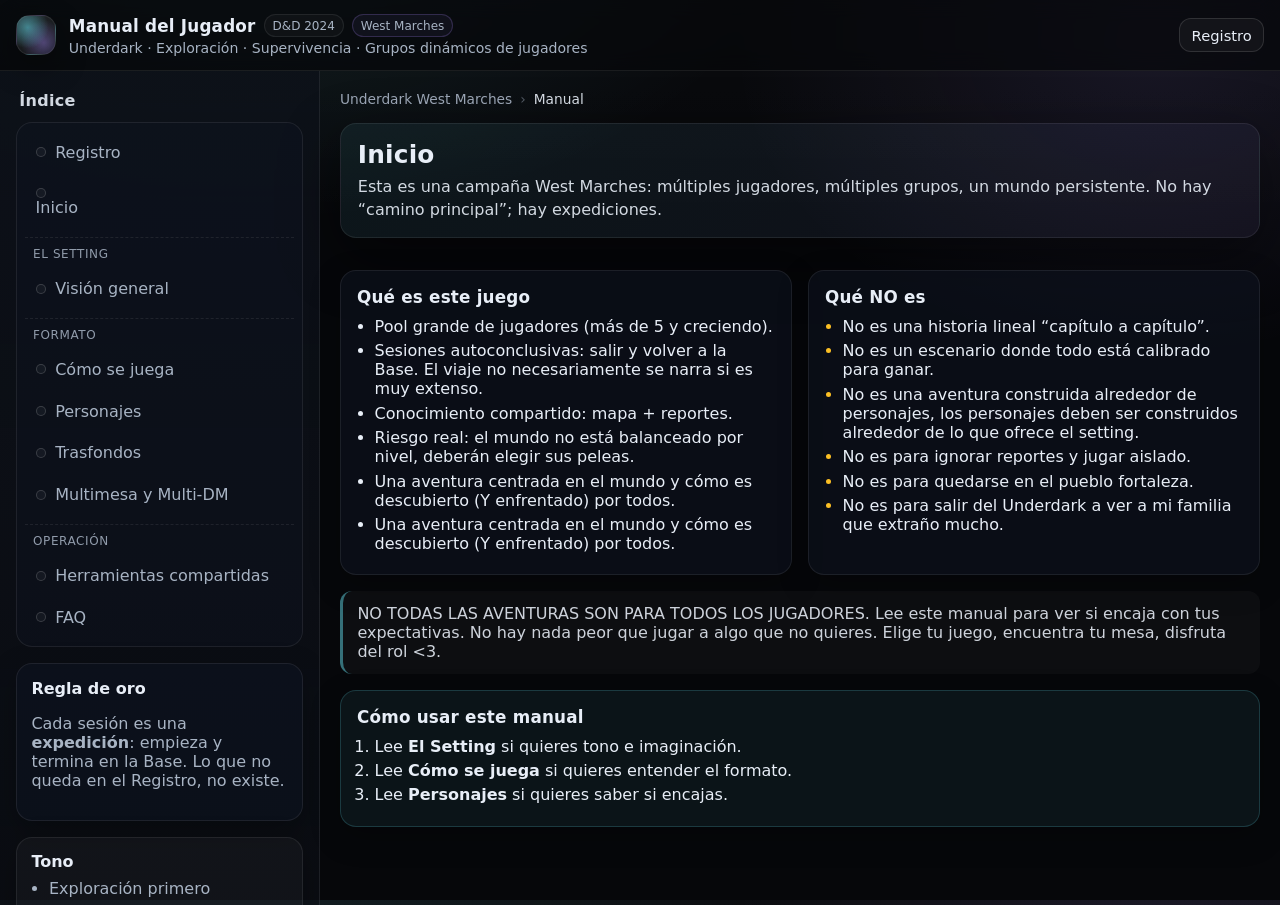
==== index.html @ 629e4317 "Trasfondos adaptados a setting underdark." ====
<!doctype html>
<html lang="es">
<head>
  <meta charset="utf-8" />
  <meta name="viewport" content="width=device-width,initial-scale=1" />
  <title>Manual del Jugador — Underdark West Marches (D&D REGLAS 2024)</title>
  <link rel="stylesheet" href="./styles.css" />
</head>
<body>

<!-- Toggle sidebar móvil (CSS-only) --> 

  <!-- Toggle sidebar móvil (CSS-only) -->
  <input class="ui-toggle" type="checkbox" id="toggleNav" />
  

  <!-- “Router” CSS-only: cada radio muestra una página -->
  <input class="route" type="radio" name="route" id="r-inicio" checked>
<input class="route" type="radio" name="route" id="r-setting">
<input class="route" type="radio" name="route" id="r-como">
<input class="route" type="radio" name="route" id="r-personajes">
<input class="route" type="radio" name="route" id="r-trasfondos">
<input class="route" type="radio" name="route" id="r-multimesa">
<input class="route" type="radio" name="route" id="r-herramientas">
<input class="route" type="radio" name="route" id="r-faq">
<input class="route" type="radio" name="route" id="r-registro">



  <header class="topbar">
    <div class="brand">
      <span class="sigil" aria-hidden="true"></span>
      <div class="brandText">
        <div class="titleRow">
          <h1>Manual del Jugador</h1>
          <span class="tag">D&D 2024</span>
          <span class="tag tag2">West Marches</span>
        </div>
        <p class="subtitle">Underdark · Exploración · Supervivencia · Grupos dinámicos de jugadores</p>
      </div>
    </div>

    <div class="topActions">
      <label class="btn ghost mobileOnly" for="toggleNav" aria-label="Abrir menú">☰ Menú</label>
      <label class="btn" for="r-registro">Registro</label>
    </div>
  </header>


  <div class="shell">
    <aside class="sidebar">
      <div class="sidebarInner">
        <div class="navHead">
          <div class="navTitle">Índice</div>
          <label class="btn ghost mobileOnly" for="toggleNav">Cerrar</label>
        </div>

        <nav class="nav">
        
  <label class="navLink" for="r-registro">
    <span class="dot"></span> Registro
  </label>    
          <label class="navLink" for="r-inicio">
            <span class="dot"></span> Inicio
          </label>

          <div class="navGroup">
            <div class="navGroupTitle">El Setting</div>
            <label class="navLink" for="r-setting">
              <span class="dot"></span> Visión general
            </label>
          </div>

          <div class="navGroup">
            <div class="navGroupTitle">Formato</div>
            <label class="navLink" for="r-como">
              <span class="dot"></span> Cómo se juega
            </label>
            <label class="navLink" for="r-personajes">
              <span class="dot"></span> Personajes
            </label>
            <label class="navLink" for="r-trasfondos">
  <span class="dot"></span> Trasfondos
</label>
            <label class="navLink" for="r-multimesa">
              <span class="dot"></span> Multimesa y Multi-DM
            </label>
          </div>

          <div class="navGroup">
            <div class="navGroupTitle">Operación</div>
            <label class="navLink" for="r-herramientas">
              <span class="dot"></span> Herramientas compartidas
            </label>
            <label class="navLink" for="r-faq">
              <span class="dot"></span> FAQ
            </label>
          </div>
        </nav>

        <div class="sidebarCard">
          <div class="cardTitle">Regla de oro</div>
          <p class="muted">
            Cada sesión es una <b>expedición</b>: empieza y termina en la Base.
            Lo que no queda en el Registro, no existe.
          </p>
        </div>

        <div class="sidebarCard subtle">
          <div class="cardTitle">Tono</div>
          <ul class="miniList">
            <li>Exploración primero</li>
            <li>Combate peligroso</li>
            <li>Social mínimo</li>
            <li>Retirarse es válido</li>
          </ul>
        </div>
      </div>
    </aside>

    <main class="main">
      <div class="doc">
        <div class="crumbs">
          <span class="crumb">Underdark West Marches</span>
          <span class="sep">›</span>
          <span class="crumb current" id="crumbCurrent">Manual</span>
        </div>

        <!-- INICIO -->
        <section class="page p-inicio" aria-labelledby="h-inicio">
          <header class="pageHead">
            <h2 id="h-inicio">Inicio</h2>
            <p class="lead">
              Esta es una campaña West Marches: múltiples jugadores, múltiples grupos, un mundo persistente.
              No hay “camino principal”; hay expediciones.
            </p>
          </header>

          <div class="grid two">
            <article class="panel">
              <h3>Qué es este juego</h3>
              <ul class="list">
                <li>Pool grande de jugadores (más de 5 y creciendo).</li>
                <li>Sesiones autoconclusivas: salir y volver a la Base. El viaje no necesariamente se narra si es muy extenso.</li>
                <li>Conocimiento compartido: mapa + reportes.</li>
                <li>Riesgo real: el mundo no está balanceado por nivel, deberán elegir sus peleas.</li>
                <li>Una aventura centrada en el mundo y cómo es descubierto (Y enfrentado) por todos.</li>
                <li>Una aventura centrada en el mundo y cómo es descubierto (Y enfrentado) por todos.</li>
              </ul>
            </article>

            <article class="panel">
              <h3>Qué NO es</h3>
              <ul class="list warn">
                <li>No es una historia lineal “capítulo a capítulo”.</li>
                <li>No es un escenario donde todo está calibrado para ganar.</li>
                <li>No es una aventura construida alrededor de personajes, los personajes deben ser construidos alrededor de lo que ofrece el setting.</li>
                <li>No es para ignorar reportes y jugar aislado.</li>
                <li>No es para quedarse en el pueblo fortaleza.</li>
                <li>No es para salir del Underdark a ver a mi familia que extraño mucho.</li>
              </ul>
            </article>
          </div>

        <p class="quote">
              NO TODAS LAS AVENTURAS SON PARA TODOS LOS JUGADORES. Lee este manual para ver si encaja con tus expectativas. No hay nada peor que jugar a algo que no quieres. Elige tu juego, encuentra tu mesa, disfruta del rol <3.
            </p>

          <div class="panel callout">
            <h3>Cómo usar este manual</h3>
            <ol class="list">
              <li>Lee <b>El Setting</b> si quieres tono e imaginación.</li>
              <li>Lee <b>Cómo se juega</b> si quieres entender el formato.</li>
              <li>Lee <b>Personajes</b> si quieres saber si encajas.</li>
            </ol>
          </div>
        </section>

        <!-- SETTING (AQUÍ VA TU RESEÑA) -->
        <section class="page p-setting" aria-labelledby="h-setting">
          <header class="pageHead">
            <h2 id="h-setting">El Setting · Visión general</h2>
            <p class="lead">Una frontera sin mapas, una fortaleza reciente, y algo que aprende a observar.</p>
          </header>

          <article class="panel">
            <h3>Reseña</h3>
            <p>
              Más allá de las rutas conocidas del Underdark, donde los mapas se vuelven conjeturas y la piedra parece
              resistirse a ser nombrada, <b>una fortaleza ha sido erigida en el borde mismo de lo desconocido</b>.
              No es un bastión antiguo ni una ciudad olvidada: es una presencia reciente, deliberada, construida con
              la intención explícita de <b>mirar hacia un territorio que nunca antes fue explorado</b>.
            </p>
            <p>
              La facción que sostiene esta fortaleza —cuyo verdadero alcance aún no está claro— actúa como ancla y punto
              de retorno. Desde allí parten las expediciones, se intercambia información fragmentaria y se evalúan pérdidas.
              Todo lo que existe más allá de sus muros <b>no tiene nombre, ni historia registrada, ni promesa de equilibrio</b>.
            </p>
            <p>
              En estas profundidades, la <b>faerzress</b> no es un fenómeno aislado. Se manifiesta en <b>oleadas</b>,
              alterando la percepción, distorsionando la magia y erosionando la noción del tiempo. Permanecer demasiado
              tiempo bajo tierra <b>deja huellas</b>, aunque no siempre sean visibles de inmediato.
            </p>
            <p>
              Y algo más ocurre: el Underdark responde. La mera <b>presencia de exploradores</b> comienza a hacerse notar.
              Rutas que antes parecían vacías ahora muestran signos de observación. Ecos que no pertenecen a nadie.
              Siluetas que no atacan, pero siguen. <b>Ser visto no implica ser comprendido</b>.
            </p>
            <p class="quote">
              El Underdark no espera ser conquistado. Solo observa quién se atreve a entrar… y quién logra volver.
            </p>
          </article>

          <div class="grid two">
            <article class="panel">
              <h3>Promesa de experiencia</h3>
              <ul class="list">
                <li>Misterio geográfico real (lo desconocido se descubre).</li>
                <li>Tensión ambiental (tiempo, recursos, acecho).</li>
                <li>Hallazgos útiles (rutas, refugios, puntos de interés).</li>
              </ul>
            </article>
            <article class="panel">
              <h3>Riesgos esperables</h3>
              <ul class="list warn">
                <li>Perderse o quedarse sin margen de retorno.</li>
                <li>Ser observado, seguido o marcado.</li>
                <li>Encuentros imposibles si se elige mal la ruta.</li>
              </ul>
            </article>
          </div>
        </section>

        <!-- CÓMO SE JUEGA -->
        <section class="page p-como" aria-labelledby="h-como">
          <header class="pageHead">
            <h2 id="h-como">Cómo se juega</h2>
            <p class="lead">Expediciones, registro, consecuencias. El conocimiento es el verdadero progreso.</p>
          </header>

          <div class="panel">
            <h3>Ciclo de una expedición</h3>
            <ol class="list">
              <li>Proponen objetivo (lugar + intención).</li>
              <li>Forman party (4–6 ideal; el pool total puede ser 12+).</li>
              <li>Salen desde la Base, exploran, deciden riesgo, vuelven.</li>
              <li>Publican reporte y actualizan el mapa.</li>
            </ol>
          </div>

          <div class="grid two">
            <article class="panel">
              <h3>El juego premia</h3>
              <ul class="list">
                <li>Plan de luz/visión y plan de retirada.</li>
                <li>Lectura del entorno: señales, huellas, ecos.</li>
                <li>Elegir peleas: negociar/huir también es jugar bien.</li>
                <li>Registrar: reportes claros y útiles.</li>
              </ul>
            </article>
            <article class="panel">
              <h3>El juego castiga</h3>
              <ul class="list warn">
                <li>Entrar sin margen para volver.</li>
                <li>Pelear por orgullo contra algo superior.</li>
                <li>Separarse sin coordinación en un lugar hostil.</li>
                <li>Ignorar el “reloj” de expedición.</li>
              </ul>
            </article>
          </div>
        </section>

        <!-- PERSONAJES -->
        <section class="page p-personajes" aria-labelledby="h-personajes">
          <header class="pageHead">
            <h2 id="h-personajes">Personajes</h2>
            <p class="lead">Qué builds y estilos encajan (y cuáles sufren) en West Marches.</p>
          </header>

          <div class="grid two">
            <article class="panel">
              <h3>Encaja bien si…</h3>
              <ul class="list ok">
                <li>Disfrutas explorar sin guion fijo.</li>
                <li>Aceptas que retirarse es una victoria.</li>
                <li>Te gusta aportar fuera de combate.</li>
                <li>Te motiva el progreso compartido (mapa/reportes).</li>
              </ul>
            </article>
            <article class="panel">
              <h3>Sufres si…</h3>
              <ul class="list warn">
                <li>Necesitas historia personal garantizada cada sesión.</li>
                <li>Te frustra perder recursos o personajes por riesgo.</li>
                <li>No quieres leer reportes ni coordinarte.</li>
                <li>Buscas protagonismo único.</li>
              </ul>
            </article>
          </div>

          <article class="panel">
            <h3>Checklist de supervivencia</h3>
            <div class="grid two">
              <ul class="list">
                <li>Razón simple y repetible para explorar.</li>
                <li>Herramientas: cuerda, kit, raciones, luz.</li>
                <li>Rol claro (exploración/soporte/control/daño).</li>
              </ul>
              <ul class="list">
                <li>Plan de retirada (cuándo y cómo vuelven).</li>
                <li>Capacidad de colaborar y decidir rápido.</li>
                <li>Interés real por el Registro.</li>
              </ul>
            </div>
          </article>
        </section>

                <!-- TRASFONDOS -->
        <section class="page p-trasfondos" aria-labelledby="h-trasfondos">
          <header class="pageHead">
            <h2 id="h-trasfondos">Trasfondos</h2>
            <p class="lead">
              En este West Marches, los trasfondos no son “color”: definen <b>qué sabes</b>, qué equipo traes, y qué rumores iniciales
              puedes aportar al Registro. Cada trasfondo incluye <b>3 rumores</b> (no todos son confiables).
            </p>
          </header>

          <article class="panel callout">
            <h3>Regla de rumores</h3>
            <ul class="list">
              <li>Un rumor suele ser <b>mayormente cierto</b>.</li>
              <li>Uno suele estar <b>incompleto o malinterpretado</b>.</li>
              <li>Uno suele ser <b>peligroso</b> si se toma literal.</li>
            </ul>
          </article>

          <div class="bgGrid">

            <!-- 01 -->
<article class="panel bgCard" id="bg-scout">
  <div class="bgHeader">
    <h3>1) Explorador (Scout)</h3>
    <span class="bgTag">Exploración</span>
  </div>

  <div class="bgMedia">
    <div class="bgThumb">
      <div class="bgThumbEmpty">Sin imagen<br>por ahora</div>
    </div>

    <div>
      <p class="muted">
        Naciste para moverte donde otros se pierden: túneles que cambian, corrientes de aire que mienten y hongos que delatan rutas seguras.
  En el Underdark no “descubres” caminos: <b>abres margen de retorno</b> para que otros no desaparezcan.
      </p>
    </div>
  </div>

  <div class="bgCols">
    <div>
      <h4>Rasgo: Pionero intrépido</h4>
      <p class="muted">
        Eres un guía excepcional. Tu lectura del terreno vuelve el viaje más eficiente:
        mientras tú navegas, la <b>velocidad de viaje del grupo se duplica</b>.
      </p>

      <div class="rumors">
        <h4>Rumores (3)</h4>
        <ul class="rumorList">
          <li class="rumor">“Hay corrientes de aire que no vienen de ningún túnel… como si respirara la piedra.”</li>
          <li class="rumor">“Algunas huellas se repiten en lugares distintos, el mismo patrón, como si alguien ‘copiara’ rutas.”</li>
          <li class="rumor">“Los mapas viejos sirven… hasta que el suelo decide cambiarlos.”</li>
        </ul>
      </div>
    </div>

    <aside class="bgMeta">
      <h4>Competencias y equipo</h4>
      <dl class="kv">
        <div class="kvItem"><div class="kvKey">Habilidades</div><div class="kvVal">Manejo de Animales, Supervivencia</div></div>
        <div class="kvItem"><div class="kvKey">Herramientas</div><div class="kvVal">Kit de herboristería</div></div>
        <div class="kvItem"><div class="kvKey">Idiomas</div><div class="kvVal">1 idioma común</div></div>
        <div class="kvItem"><div class="kvKey">Equipo</div><div class="kvVal">Kit de herboristería, un recuerdo de una tierra lejana, brújula, ropas comunes, 10 po</div></div>
      </dl>
    </aside>
  </div>
</article>

<!-- 02 -->
<article class="panel bgCard" id="bg-cartografo">
  <div class="bgHeader">
    <h3>2) Archivista (Archivist)</h3>
    <span class="bgTag">Registro</span>
  </div>

  <div class="bgMedia">
    <div class="bgThumb">
      <div class="bgThumbEmpty">Sin imagen<br>por ahora</div>
    </div>

    <div>
      <p class="muted">
        En la Fortaleza te enseñaron a tratar el Underdark como un texto vivo: marcas en piedra, dialectos subterráneos, ruinas sin autor y mapas que no coinciden.
  Sales a registrar lo que nadie entiende todavía, porque en estas profundidades <b>la información vale más que el oro</b>.
      </p>
    </div>
  </div>

  <div class="bgCols">
    <div>
      <h4>Rasgo: Aptitud lingüística</h4>
      <p class="muted">
        Los Archivos de Las Paredes están abiertos para ti. Antes de un viaje, puedes pedir prestados materiales de traducción
        para <b>1 idioma nuevo</b> (ver lista). Mientras lleves esos materiales, se te trata como si conocieras ese idioma.
      </p>

      <div class="rumors">
        <h4>Rumores (3)</h4>
        <ul class="rumorList">
          <li class="rumor">“Hay un muro escrito en tres lenguas… y una cuarta que nadie reconoce.”</li>
          <li class="rumor">“Se halló un diario ‘de mañana’: describe eventos que aún no ocurren.”</li>
          <li class="rumor">“Un símbolo repetido aparece donde muere la luz. No es drow.”</li>
        </ul>
      </div>
    </div>

    <aside class="bgMeta">
      <h4>Competencias y equipo</h4>
      <dl class="kv">
        <div class="kvItem"><div class="kvKey">Habilidades</div><div class="kvVal">Historia, Investigación</div></div>
        <div class="kvItem"><div class="kvKey">Herramientas</div><div class="kvVal">—</div></div>
        <div class="kvItem"><div class="kvKey">Idiomas</div><div class="kvVal">1 idioma común, 1 idioma nuevo</div></div>
        <div class="kvItem"><div class="kvKey">Equipo</div><div class="kvVal">Pluma estilográfica, diario grande, libro raro (del idioma exótico elegido), ropas comunes, 15 po</div></div>
      </dl>

      <h4 style="margin-top:12px;">Idiomas nuevos (d8)</h4>
      <ul class="rumorList">
        <li class="rumor">1 Abisal</li>
        <li class="rumor">2 Celestial</li>
        <li class="rumor">3 Dracónico</li>
        <li class="rumor">4 Enano</li>
        <li class="rumor">5 Élfico</li>
        <li class="rumor">6 Infernal</li>
        <li class="rumor">7 Orco</li>
        <li class="rumor">8 Silvano</li>
      </ul>
    </aside>
  </div>
</article>

<!-- 03 -->
<article class="panel bgCard" id="bg-minero">
  <div class="bgHeader">
    <h3>3) Saqueador (Plunderer)</h3>
    <span class="bgTag">Botín</span>
  </div>

  <div class="bgMedia">
    <div class="bgThumb">
      <div class="bgThumbEmpty">Sin imagen<br>por ahora</div>
    </div>

    <div>
      <p class="muted">
        El Underdark está lleno de restos: caravanas perdidas, vitrinas selladas, campamentos devorados por la oscuridad.
  Tú no vienes a “explorar”, vienes a <b>extraer valor</b> antes de que lo reclame otra cosa… o te reclame a ti.
      </p>
    </div>
  </div>

  <div class="bgCols">
    <div>
      <h4>Rasgo: Ojo para el valor</h4>
      <p class="muted">
        Tienes experiencia manejando objetos valiosos. Puedes estimar el <b>valor aproximado</b> de la mayoría de las cosas
        y, por tus contactos, encontrar comprador al este para aquello que puedas tasar.
        (Algunas reliquias pueden ser demasiado extrañas para evaluarlas así.)
      </p>

      <div class="rumors">
        <h4>Rumores (3)</h4>
        <ul class="rumorList">
          <li class="rumor">“Hay un lote de joyería ‘barata’… pero cada pieza está marcada con un símbolo de advertencia.”</li>
          <li class="rumor">“Alguien compra arte en secreto. Paga más si viene con sangre.”</li>
          <li class="rumor">“Una veta brillante no es mineral: es algo vivo que parece oro.”</li>
        </ul>
      </div>
    </div>

    <aside class="bgMeta">
      <h4>Competencias y equipo</h4>
      <dl class="kv">
        <div class="kvItem"><div class="kvKey">Habilidades</div><div class="kvVal">Percepción, Sigilo</div></div>
        <div class="kvItem"><div class="kvKey">Herramientas</div><div class="kvVal">Kit de falsificación</div></div>
        <div class="kvItem"><div class="kvKey">Idiomas</div><div class="kvVal">1 idioma común</div></div>
        <div class="kvItem"><div class="kvKey">Equipo</div><div class="kvVal">Kit de falsificación, pértiga de 10 pies, daga grabada en idioma extranjero, ropas comunes, 20 po</div></div>
      </dl>

      <h4 style="margin-top:12px;">Profesión previa (d8)</h4>
      <ul class="rumorList">
        <li class="rumor">1 Explorador</li>
        <li class="rumor">2 Joyero</li>
        <li class="rumor">3 Arqueólogo</li>
        <li class="rumor">4 Aristócrata</li>
        <li class="rumor">5 Artesano</li>
        <li class="rumor">6 Artista</li>
        <li class="rumor">7 Curador</li>
        <li class="rumor">8 Minero</li>
      </ul>
    </aside>
  </div>
</article>

<!-- 04 -->
<article class="panel bgCard" id="bg-erudito">
  <div class="bgHeader">
    <h3>4) Taumaturgo (Thaumaturge)</h3>
    <span class="bgTag">Arcano</span>
  </div>

  <div class="bgMedia">
    <div class="bgThumb">
      <div class="bgThumbEmpty">Sin imagen<br>por ahora</div>
    </div>

    <div>
      <p class="muted">
        Estudiaste anomalías subterráneas: zonas cargadas, ecos arcanos, minerales que distorsionan conjuros y objetos que “respiran”.
  Bajas para entender el fenómeno desde la raíz, porque aquí abajo <b>la magia no se comporta como debería</b>.
      </p>
    </div>
  </div>

  <div class="bgCols">
    <div>
      <h4>Rasgo: Aprendizajes arcanos</h4>
      <p class="muted">
        Tus estudios te dan intuiciones que otros no tienen. Una vez por viaje, puedes intentar <b>identificar propiedades</b>
        de un objeto mágico. Puede que sigas sin comprenderlo del todo, pero este proceso <b>sí revela maldiciones</b>.
        También puedes hacerlo una vez durante cada periodo de inactividad.
      </p>

      <div class="rumors">
        <h4>Rumores (3)</h4>
        <ul class="rumorList">
          <li class="rumor">“Hay un objeto que ‘se porta bien’… hasta que lo nombras en voz alta.”</li>
          <li class="rumor">“Un foco arcano encontrado al oeste apaga conjuros como si bebiera magia.”</li>
          <li class="rumor">“Los libros del Thaumaturgium tienen páginas pegadas. No es humedad.”</li>
        </ul>
      </div>
    </div>

    <aside class="bgMeta">
      <h4>Competencias y equipo</h4>
      <dl class="kv">
        <div class="kvItem"><div class="kvKey">Habilidades</div><div class="kvVal">Arcanos, Juego de Manos</div></div>
        <div class="kvItem"><div class="kvKey">Herramientas</div><div class="kvVal">—</div></div>
        <div class="kvItem"><div class="kvKey">Idiomas</div><div class="kvVal">2 idiomas comunes</div></div>
        <div class="kvItem"><div class="kvKey">Equipo</div><div class="kvVal">Foco arcano o bolsa de componentes, lupa, libro con tus estudios arcanos, ropas comunes, 10 po</div></div>
      </dl>
    </aside>
  </div>
</article>

<!-- 05 -->
<article class="panel bgCard" id="bg-mensajero">
  <div class="bgHeader">
    <h3>5) Terrateniente (Landed)</h3>
    <span class="bgTag">Influencia</span>
  </div>

  <div class="bgMedia">
    <div class="bgThumb">
      <div class="bgThumbEmpty">Sin imagen<br>por ahora</div>
    </div>

    <div>
      <p class="muted">
        Tu familia tiene poder en la superficie, pero en el Underdark el linaje no compra oxígeno ni luz.
  Tu influencia sirve para financiar expediciones, asegurar permisos y mover recursos en la Fortaleza, porque <b>sin logística no hay regreso</b>.
      </p>
    </div>
  </div>

  <div class="bgCols">
    <div>
      <h4>Rasgo: Propiedades aristocráticas</h4>
      <p class="muted">
        Tu familia te otorgó una propiedad en (o cerca del) este de Las Paredes, con una casa grande y un sirviente/administrador
        que la mantiene por ti (no viaja contigo).
        Durante tiempos muertos, puedes influir de forma concreta en la estructura de Las Paredes: permisos, impuestos, favores,
        obras, contratos.
      </p>

      <div class="rumors">
        <h4>Rumores (3)</h4>
        <ul class="rumorList">
          <li class="rumor">“Hay títulos de propiedad que no figuran en ningún registro… y aun así ‘valen’.”</li>
          <li class="rumor">“Un noble perdió su finca en una apuesta. Ahora la finca pide ‘tributo’ sola.”</li>
          <li class="rumor">“La ruta más segura al oeste pasa por terreno ‘privado’. Alguien cobra peaje con sangre.”</li>
        </ul>
      </div>
    </div>

    <aside class="bgMeta">
      <h4>Competencias y equipo</h4>
      <dl class="kv">
        <div class="kvItem"><div class="kvKey">Habilidades</div><div class="kvVal">Engaño, Persuasión</div></div>
        <div class="kvItem"><div class="kvKey">Herramientas</div><div class="kvVal">1 tipo de juego (naipes, dados, etc.)</div></div>
        <div class="kvItem"><div class="kvKey">Idiomas</div><div class="kvVal">1 idioma común</div></div>
        <div class="kvItem"><div class="kvKey">Equipo</div><div class="kvVal">Juego de apuestas, reloj de bolsillo familiar, pase de diligencia, ropas finas, 25 po</div></div>
      </dl>
    </aside>
  </div>
</article>

<!-- 06 -->
<article class="panel bgCard" id="bg-superviviente">
  <div class="bgHeader">
    <h3>6) Marcado por lo Sobrenatural (Haunted)</h3>
    <span class="bgTag">Maldición</span>
  </div>

  <div class="bgMedia">
    <div class="bgThumb">
      <div class="bgThumbEmpty">Sin imagen<br>por ahora</div>
    </div>

    <div>
      <p class="muted">
        Algo del Underdark te tocó y no se fue: una presencia, un susurro, un “accidente” imposible.
  No es valentía lo que te trae de vuelta, es la certeza de que <b>tu marca reacciona</b> cuando estás cerca de lo que la causó.
      </p>
    </div>
  </div>

  <div class="bgCols">
    <div>
      <h4>Rasgo: Recuerdo maldito</h4>
      <p class="muted">
        Tienes un “memento” ligado a tu encuentro. Pase lo que pase, el objeto vuelve a ti al día siguiente.
        Es claramente inquietante, la gente común desconfía, pero puedes usarlo como <b>foco de lanzamiento de conjuros</b>.
      </p>

      <div class="rumors">
        <h4>Rumores (3)</h4>
        <ul class="rumorList">
          <li class="rumor">“Hay objetos que regresan solos… y cada retorno se siente ‘más pesado’.”</li>
          <li class="rumor">“Las marcas no atraen monstruos. Atraen ‘momentos’ malos.”</li>
          <li class="rumor">“Si tu memento deja de volver… es porque tú no volviste del todo.”</li>
        </ul>
      </div>
    </div>

    <aside class="bgMeta">
      <h4>Competencias y equipo</h4>
      <dl class="kv">
        <div class="kvItem"><div class="kvKey">Habilidades</div><div class="kvVal">Naturaleza, Religión</div></div>
        <div class="kvItem"><div class="kvKey">Herramientas</div><div class="kvVal">1 instrumento musical, kit de herboristería</div></div>
        <div class="kvItem"><div class="kvKey">Idiomas</div><div class="kvVal">—</div></div>
        <div class="kvItem"><div class="kvKey">Equipo</div><div class="kvVal">Instrumento musical, kit de herboristería, escrito críptico ligado a tu maldición, ropas comunes, 5 po</div></div>
      </dl>

      <h4 style="margin-top:12px;">Memento (d8)</h4>
      <ul class="rumorList">
        <li class="rumor">1 Brújula rota que apunta al peligro</li>
        <li class="rumor">2 Anillo que quema al acercarte a la muerte</li>
        <li class="rumor">3 Relicario con un retrato que cambia (de alguien que nunca conociste)</li>
        <li class="rumor">4 Reloj que avanza hacia medianoche mientras más al oeste vas</li>
        <li class="rumor">5 Aros que susurran amenazas que no logras entender</li>
        <li class="rumor">6 Pluma que escribe con tu sangre</li>
        <li class="rumor">7 Tatuaje cambiante que muestra tu pesadilla</li>
        <li class="rumor">8 Cartas con reversos que parpadean como ojos inhumanos</li>
      </ul>
    </aside>
  </div>
</article>

<!-- 07 -->
<article class="panel bgCard" id="bg-cazador">
  <div class="bgHeader">
    <h3>7) Cazador (Hunter)</h3>
    <span class="bgTag">Rastreo</span>
  </div>

  <div class="bgMedia">
    <div class="bgThumb">
      <div class="bgThumbEmpty">Sin imagen<br>por ahora</div>
    </div>

    <div>
      <p class="muted">
        En las profundidades no cazas por deporte: cazas porque ciertas cosas deben ser rastreadas antes de que encuentren a la Fortaleza.
  Reconoces señales mínimas —silencio raro, baba, cortes limpios— y vienes a <b>poner nombre</b> a la amenaza.
      </p>
    </div>
  </div>

  <div class="bgCols">
    <div>
      <h4>Rasgo: Rastreador experto</h4>
      <p class="muted">
        El rastro de tu presa no se te escapa. Una vez por viaje, puedes elegir una criatura de la que hayas oído hablar.
        Sabes <b>qué buscar</b> para encontrar su rastro (o dónde conseguir información sobre dónde encontrarla).
        Puede ser específico (“el jabalí que robó raciones”) o general (“algo que haga buen filete”).
      </p>

      <div class="rumors">
        <h4>Rumores (3)</h4>
        <ul class="rumorList">
          <li class="rumor">“Hay un depredador que nunca deja huellas… pero sí deja silencio.”</li>
          <li class="rumor">“Los carteles de recompensa mienten: describen a la presa, no a lo que la acompaña.”</li>
          <li class="rumor">“Una trampa bien puesta sirve… hasta que el oeste aprende tu olor.”</li>
        </ul>
      </div>
    </div>

    <aside class="bgMeta">
      <h4>Competencias y equipo</h4>
      <dl class="kv">
        <div class="kvItem"><div class="kvKey">Habilidades</div><div class="kvVal">Naturaleza, Supervivencia</div></div>
        <div class="kvItem"><div class="kvKey">Herramientas</div><div class="kvVal">1 tipo de herramientas de artesano</div></div>
        <div class="kvItem"><div class="kvKey">Idiomas</div><div class="kvVal">1 idioma común</div></div>
        <div class="kvItem"><div class="kvKey">Equipo</div><div class="kvVal">Herramientas de artesano (1), trampa de caza, recuerdo de una cacería, ropas comunes, 10 po</div></div>
      </dl>
    </aside>
  </div>
</article>

<!-- 08 -->
<article class="panel bgCard" id="bg-ruinas">
  <div class="bgHeader">
    <h3>8) Forajido (Outlaw)</h3>
    <span class="bgTag">Crimen</span>
  </div>

  <div class="bgMedia">
    <div class="bgThumb">
      <div class="bgThumbEmpty">Sin imagen<br>por ahora</div>
    </div>

    <div>
      <p class="muted">
        Te escondiste en rutas donde nadie quiere patrullar: túneles secundarios, puestos olvidados, mercados discretos bajo la roca.
  El Underdark no te juzga, pero sí te cobra. Aquí abajo, tu pasado es una herramienta… y un <b>anzuelo</b>.
      </p>
    </div>
  </div>

  <div class="bgCols">
    <div>
      <h4>Rasgo: Botín del pasado</h4>
      <p class="muted">
        Conservas algo valioso de tu vida criminal que te llevó al oeste.
        Elige una opción del d8 (o crea otra con aprobación del DM).
      </p>

      <div class="rumors">
        <h4>Rumores (3)</h4>
        <ul class="rumorList">
          <li class="rumor">“Hay un ‘punto ciego’ en la ciudad donde nadie recuerda tu cara… aunque te mire de frente.”</li>
          <li class="rumor">“Los mejores disfraces no son ropa: son papeles.”</li>
          <li class="rumor">“Al oeste, algunos delitos ‘despiertan’ cosas que te siguen hasta la cama.”</li>
        </ul>
      </div>
    </div>

    <aside class="bgMeta">
      <h4>Competencias y equipo</h4>
      <dl class="kv">
        <div class="kvItem"><div class="kvKey">Habilidades</div><div class="kvVal">Engaño, Juego de Manos</div></div>
        <div class="kvItem"><div class="kvKey">Herramientas</div><div class="kvVal">Kit de disfraz, herramientas de ladrón</div></div>
        <div class="kvItem"><div class="kvKey">Idiomas</div><div class="kvVal">—</div></div>
        <div class="kvItem"><div class="kvKey">Equipo</div><div class="kvVal">Kit de disfraz, herramientas de ladrón, recordatorio de un crimen, ropas comunes, 15 po</div></div>
      </dl>

      <h4 style="margin-top:12px;">Botín (d8)</h4>
      <ul class="rumorList">
        <li class="rumor">1 Mapa obtuso al escondite de un amigo perdido</li>
        <li class="rumor">2 Tomo críptico de un aristócrata excéntrico</li>
        <li class="rumor">3 Daga dorada que “tira” hacia el oeste</li>
        <li class="rumor">4 Gema que revela un paisaje al sostenerla contra la luz</li>
        <li class="rumor">5 Pistola elaborada con un número rúnico grabado</li>
        <li class="rumor">6 Criatura extraña (CR 0) no vista antes de la Conflagración</li>
        <li class="rumor">7 Mazo metálico con monstruos “regios” y bizarros</li>
        <li class="rumor">8 Retrato de un lugar que solo viste en sueños</li>
      </ul>
    </aside>
  </div>
</article>

<!-- 09 -->
<article class="panel bgCard" id="bg-quartermaster">
  <div class="bgHeader">
    <h3>9) Manitas / Inventor (Tinkerer)</h3>
    <span class="bgTag">Ingeniería</span>
  </div>

  <div class="bgMedia">
    <div class="bgThumb">
      <div class="bgThumbEmpty">Sin imagen<br>por ahora</div>
    </div>

    <div>
      <p class="muted">
        La Fortaleza se sostiene con remiendos: poleas, sellos, lámparas, filtros, mecanismos que fallan justo cuando no deberían.
  Tú bajas para improvisar soluciones en campo y volver con prototipos, porque en el Underdark <b>sobrevive quien arregla</b>.
      </p>
    </div>
  </div>

  <div class="bgCols">
    <div>
      <h4>Rasgo: Ingenio sin riendas</h4>
      <p class="muted">
        Tu creatividad creció trabajando con otros inventores en el Taller.
        Una vez por viaje, puedes crear un objeto mundano de las tablas de equipo (o inventar uno nuevo)
        durante un descanso corto: valor máximo <b>20 po</b> y tamaño máximo <b>Pequeño</b>.
        Si decides inventar algo, tira en la tabla de fallas: al final del viaje, el objeto se rompe y no vale nada.
      </p>

      <div class="rumors">
        <h4>Rumores (3)</h4>
        <ul class="rumorList">
          <li class="rumor">“Algunos mecanismos funcionan perfecto… hasta que los llevas a una zona ‘cargada’.”</li>
          <li class="rumor">“Hay planos viejos que se corrigen solos, como si alguien escribiera encima por las noches.”</li>
          <li class="rumor">“El ‘fuego del cielo’ sirve de combustible, pero atrae cosas que lo huelen.”</li>
        </ul>
      </div>
    </div>

    <aside class="bgMeta">
      <h4>Competencias y equipo</h4>
      <dl class="kv">
        <div class="kvItem"><div class="kvKey">Habilidades</div><div class="kvVal">Arcanos, Investigación</div></div>
        <div class="kvItem"><div class="kvKey">Herramientas</div><div class="kvVal">1 tipo de herramientas de artesano, herramientas de manitas</div></div>
        <div class="kvItem"><div class="kvKey">Idiomas</div><div class="kvVal">—</div></div>
        <div class="kvItem"><div class="kvKey">Equipo</div><div class="kvVal">Herramientas de artesano (1), herramientas de manitas, estuche de planos, gafas, ropas comunes, 15 po</div></div>
      </dl>

      <h4 style="margin-top:12px;">Fallas (d8)</h4>
      <ul class="rumorList">
        <li class="rumor">1 Explota 5% del tiempo (3d6 daño de fuego al usuario)</li>
        <li class="rumor">2 Se hace añicos si alguien más lo toca</li>
        <li class="rumor">3 Falla 10% del tiempo</li>
        <li class="rumor">4 Funciona 50% del tiempo</li>
        <li class="rumor">5 Se adhiere con fuerza a todo lo que toca</li>
        <li class="rumor">6 Se calienta muchísimo tras cada uso</li>
        <li class="rumor">7 Chilla fuerte con cada uso</li>
        <li class="rumor">8 Sin falla</li>
      </ul>
    </aside>
  </div>
</article>

<!-- 10 -->
<article class="panel bgCard" id="bg-agente">
  <div class="bgHeader">
    <h3>10) Sacerdote (Priest)</h3>
    <span class="bgTag">Fe</span>
  </div>

  <div class="bgMedia">
    <div class="bgThumb">
      <div class="bgThumbEmpty">Sin imagen<br>por ahora</div>
    </div>

    <div>
      <p class="muted">
        En el Underdark la fe no es discurso: es refugio, ritual y disciplina cuando la oscuridad aprieta.
  Acompañas expediciones para sostener a los vivos y despedir a los caídos, porque aquí abajo <b>no todo lo que muere se queda muerto</b>.
      </p>
    </div>
  </div>

  <div class="bgCols">
    <div>
      <h4>Rasgo: Bendición de los fieles</h4>
      <p class="muted">
        Sigues una fe (o un credo) y reconoces a quienes la siguen… y ellos te reconocen.
        Te darán refugio y ayuda salvo razones fuertes para no hacerlo.
        Tu fe ha establecido un templo/iglesia en (o cerca del) este de Las Paredes, que puedes usar como hogar y lugar de sermones.
      </p>

      <div class="rumors">
        <h4>Rumores (3)</h4>
        <ul class="rumorList">
          <li class="rumor">“Hay una ‘bendición’ que cura… pero deja un símbolo en la piel.”</li>
          <li class="rumor">“Algunos santos del oeste no existían antes. ‘Aparecieron’ con la Conflagración.”</li>
          <li class="rumor">“Un templo abandonado responde a rezos… aunque nadie lo habite.”</li>
        </ul>
      </div>
    </div>

    <aside class="bgMeta">
      <h4>Competencias y equipo</h4>
      <dl class="kv">
        <div class="kvItem"><div class="kvKey">Habilidades</div><div class="kvVal">Medicina, Religión</div></div>
        <div class="kvItem"><div class="kvKey">Herramientas</div><div class="kvVal">—</div></div>
        <div class="kvItem"><div class="kvKey">Idiomas</div><div class="kvVal">1 idioma común y Celestial</div></div>
        <div class="kvItem"><div class="kvKey">Equipo</div><div class="kvVal">Símbolo sagrado, instrumento de oración (libro/cuentas/rueda, etc.), kit de sanador, vestimentas, ropas comunes, 15 po</div></div>
      </dl>

      <h4 style="margin-top:12px;">Religión (d8)</h4>
      <ul class="rumorList">
        <li class="rumor">1 Catolicismo</li>
        <li class="rumor">2 Judaísmo</li>
        <li class="rumor">3 Budismo</li>
        <li class="rumor">4 Wicca</li>
        <li class="rumor">5 Protestantismo</li>
        <li class="rumor">6 Islam</li>
        <li class="rumor">7 Hinduismo</li>
        <li class="rumor">8 Zoroastrismo</li>
      </ul>
    </aside>
  </div>
</article>

<!-- 11 -->
<article class="panel bgCard" id="bg-custodio">
  <div class="bgHeader">
    <h3>11) Veterano (Veteran)</h3>
    <span class="bgTag">Guerra</span>
  </div>

  <div class="bgMedia">
    <div class="bgThumb">
      <div class="bgThumbEmpty">Sin imagen<br>por ahora</div>
    </div>

    <div>
      <p class="muted">
        Ya aprendiste lo que hace el miedo sostenido: turnos largos, emboscadas, decisiones brutales con poca información.
  En el Underdark tu calma es un recurso: sabes cuándo avanzar, cuándo cubrir retirada y cuándo <b>cortar pérdidas</b>.
      </p>
    </div>
  </div>

  <div class="bgCols">
    <div>
      <h4>Rasgo: Arma del guerrero</h4>
      <p class="muted">
        El arma de fuego que posees es la que usaste en la guerra: cuando se descubrió el “fuego del cielo”,
        se aplicó rápido a la guerra para terminarla antes.
        Elige 1 propiedad del d8. Además, esta arma ha sido usada extensivamente por ti y es inútil en manos ajenas.
      </p>

      <div class="rumors">
        <h4>Rumores (3)</h4>
        <ul class="rumorList">
          <li class="rumor">“Hay veteranos que oyen ‘órdenes’ en el viento del oeste… y obedecen sin saber.”</li>
          <li class="rumor">“Ciertas armas recuerdan. Si las desenvainas, atraen lo que mataron.”</li>
          <li class="rumor">“Un batallón desapareció en una grieta. A veces su marcha se escucha todavía.”</li>
        </ul>
      </div>
    </div>

    <aside class="bgMeta">
      <h4>Competencias y equipo</h4>
      <dl class="kv">
        <div class="kvItem"><div class="kvKey">Habilidades</div><div class="kvVal">Acrobacias, Atletismo</div></div>
        <div class="kvItem"><div class="kvKey">Herramientas</div><div class="kvVal">Monturas, 1 tipo de juego</div></div>
        <div class="kvItem"><div class="kvKey">Idiomas</div><div class="kvVal">—</div></div>
        <div class="kvItem"><div class="kvKey">Equipo</div><div class="kvVal">Arma de fuego, juego (1), daga con el símbolo de tu escuadrón, uniforme con insignias, ropas comunes, 10 po</div></div>
      </dl>

      <h4 style="margin-top:12px;">Propiedades (d8)</h4>
      <ul class="rumorList">
        <li class="rumor">1 Elige una subraza humanoide: +1 a ataques contra esa subraza</li>
        <li class="rumor">2 Dispara en silencio</li>
        <li class="rumor">3 Usa la mitad de munición</li>
        <li class="rumor">4 Hace daño contundente</li>
        <li class="rumor">5 Se recarga sola (no elimina “recarga”)</li>
        <li class="rumor">6 Su alcance aumenta en 20 pies</li>
        <li class="rumor">7 Tiene una hoja oculta (1d6)</li>
        <li class="rumor">8 Puede disparar una bengala</li>
      </ul>
    </aside>
  </div>
</article>

<!-- 12 -->
<article class="panel bgCard" id="bg-vigía">
  <div class="bgHeader">
    <h3>12) La Ley (Law)</h3>
    <span class="bgTag">Autoridad</span>
  </div>

  <div class="bgMedia">
    <div class="bgThumb">
      <div class="bgThumbEmpty">Sin imagen<br>por ahora</div>
    </div>

    <div>
      <p class="muted">
        La Fortaleza necesita reglas claras: quién sale, qué se trae, qué se reporta y qué queda sellado.
  Tú no impones justicia “bonita”; impones orden operativo, porque en el Underdark una falta pequeña puede convertirse en <b>tragedia para todos</b>.
      </p>
    </div>
  </div>

  <div class="bgCols">
    <div>
      <h4>Rasgo: Posición de autoridad</h4>
      <p class="muted">
        Eres representante de la ley: la gente común te respeta o te teme.
        Puedes impartir justicia como lo consideres correcto en el oeste; salvo una razón fuerte,
        la mayoría acatará tu autoridad.
        Durante tiempos muertos, podrías organizar <b>juicios</b> para criminales capturados.
      </p>

      <div class="rumors">
        <h4>Rumores (3)</h4>
        <ul class="rumorList">
          <li class="rumor">“Hay delitos que el oeste ‘castiga’ solo, y no le gusta que lo interrumpan.”</li>
          <li class="rumor">“Un juez antiguo sigue dictando sentencias… desde una sala sin puertas.”</li>
          <li class="rumor">“Si encarcelas a alguien demasiado cerca de ciertas grietas, algo viene a ‘reclamarlo’.”</li>
        </ul>
      </div>
    </div>

    <aside class="bgMeta">
      <h4>Competencias y equipo</h4>
      <dl class="kv">
        <div class="kvItem"><div class="kvKey">Habilidades</div><div class="kvVal">Perspicacia, Intimidación</div></div>
        <div class="kvItem"><div class="kvKey">Herramientas</div><div class="kvVal">Monturas</div></div>
        <div class="kvItem"><div class="kvKey">Idiomas</div><div class="kvVal">1 idioma común</div></div>
        <div class="kvItem"><div class="kvKey">Equipo</div><div class="kvVal">Placa/insignia de la ley, grilletes, retrato pequeño de alguien del este, ropas comunes, 10 po</div></div>
      </dl>
    </aside>
  </div>
</article>


        <!-- MULTIMESA -->
        <section class="page p-multimesa" aria-labelledby="h-multimesa">
          <header class="pageHead">
            <h2 id="h-multimesa">Multimesa y Multi-DM</h2>
            <p class="lead">Reglas simples para que el mundo no se rompa cuando crezca.</p>
          </header>

          <div class="grid two">
            <article class="panel">
              <h3>Canon</h3>
              <ul class="list">
                <li>Oficial es lo que queda en el Registro (reporte + mapa).</li>
                <li>Si no está registrado, no cuenta como hecho.</li>
                <li>Los cambios grandes se anuncian en el tablón.</li>
              </ul>
            </article>
            <article class="panel">
              <h3>Coordinación futura con más DMs</h3>
              <ul class="list">
                <li>Un calendario único de expediciones.</li>
                <li>Regla de paralelismo para zonas “ocupadas” por fecha ficticia.</li>
                <li>Paquete DM: tono/letalidad/recompensas consistentes.</li>
              </ul>
            </article>
          </div>
        </section>

        <!-- HERRAMIENTAS -->
        <section class="page p-herramientas" aria-labelledby="h-herramientas">
          <header class="pageHead">
            <h2 id="h-herramientas">Herramientas compartidas</h2>
            <p class="lead">Sin esto, un West Marches se desordena. Con esto, se vuelve adictivo.</p>
          </header>

          <div class="grid two">
            <article class="panel">
              <h3>Lo mínimo</h3>
              <ul class="list">
                <li>Mapa compartido (rutas/zonas/refugios).</li>
                <li>Registro de expediciones (reportes breves y claros).</li>
                <li>Roster (personajes, nivel, estado).</li>
                <li>Tablón (rumores/contratos/objetivos).</li>
              </ul>
            </article>

            <article class="panel">
              <h3>Plantilla de reporte</h3>
              <pre class="code">Fecha:
Party:
Objetivo:
Ruta:
Hallazgos:
Amenazas:
Botín:
Pendientes:
Notas para otros grupos:</pre>
            </article>
          </div>
        </section>

        
         <!-- REGISTRO -->
<section class="page p-registro" aria-labelledby="h-registro">
  <header class="pageHead">
    <h2 id="h-registro">Registro de Expediciones</h2>
    <p class="lead">
      Archivo oficial de la fortaleza.  
      Todo lo validado aquí es canon.
    </p>
  </header>

  <article class="panel callout">
    <h3>Norma del Registro</h3>
    <p class="muted">
      Toda expedición debe entregar reporte escrito, cartografía o evidencia útil.
      Sin registro, no hay progreso.
    </p>
  </article>

  <!-- EJEMPLO DE ENTRADA -->
  <article class="panel logEntry prologue">
  <div class="logHead">
    <div>
      <h3>Registro #000 — “El Comunicado”</h3>
      <p class="muted">Entrada fundacional · Apertura de operaciones</p>
    </div>
    <span class="entryType">Fundacional</span>
  </div>

  <ul class="logMeta">
    <li><b>Fecha:</b> Registro inicial</li>
    <li><b>Party:</b> —</li>
    <li><b>Objetivo:</b> Notificar a facción aliada (por definir) y solicitar exploradores calificados</li>
    <li><b>Ruta:</b> Comunicaciones externas desde la Fortaleza</li>
    <li><b>Hallazgos:</b> Confirmación de frontera no cartografiada en el Underdark</li>
    <li><b>Amenazas:</b> Oleadas de faerzress; aumento de acecho ante presencia sostenida</li>
    <li><b>Botín:</b> —</li>
    <li><b>Pendientes:</b> Recepción de exploradores, guías, cartógrafos y especialistas de logística</li>
    <li><b>Notas para otros grupos:</b> Toda expedición inicia y termina en la Fortaleza; reporte obligatorio</li>
  </ul>

  <p class="logText">
    Se ha emitido el comunicado oficial. La Fortaleza operará como punto de retorno, reabastecimiento básico
    y archivo central de conocimiento compartido. Toda información útil deberá registrarse con precisión para
    reducir pérdidas y sostener operaciones multigrupo.
  </p>
</article>
</section>
        <section class="page p-faq" aria-labelledby="h-faq">
  <header class="pageHead">
    <h2 id="h-faq">FAQ</h2>
    <p class="lead">Respuestas cortas y reglas que sostienen el formato sin discusión eterna.</p>
  </header>

  <!-- REGLAS FUNDAMENTALES -->
  <article class="panel rulesBox">
    <div class="rulesHead">
      <h3>Reglas fundamentales</h3>
      <span class="badge">se aplican siempre</span>
    </div>

    <ul class="rulesList">
      <li>
        <div class="ruleTitle">D&D 2024</div>
        <p class="muted">
          Para efectos de este west march, utilizaremos las reglas básicas de D&D 2024 (Manual del Jugador, Guía del DM y Manual de Monstruos).
        </p>
      </li>  

      <li>
        <div class="ruleTitle">Peso y carga</div>
        <p class="muted">
          Las reglas de peso serán monitoreadas. El inventario importa: herramientas, provisiones y botín tienen costo real.
        </p>
      </li>

      <li>
        <div class="ruleTitle">La Fortaleza como punto de apoyo</div>
        <p class="muted">
          La fortaleza cuenta con recursos básicos para reabastecerse y descansar. Es el punto de retorno y reinicio de las expediciones.
        </p>
      </li>

      <li>
        <div class="ruleTitle">Subidas de nivel</div>
        <p class="muted">
          Se progresa por: experiencia de enfrentamientos, reportes entregados, y cartografía. Otros registros útiles para la Guild
          (rutas seguras, refugios, peligros, contactos, recursos) también otorgan puntos.
        </p>
      </li>

      <li>
        <div class="ruleTitle">Niveles mixtos y nuevos personajes</div>
        <p class="muted">
          Todo jugador nuevo comienza en <b>nivel 1</b>. Los grupos pueden estar conformados por personajes de distintos niveles.
          El mundo no se “ajusta” automáticamente: se eligen objetivos acordes y se juega con criterio.
        </p>
      </li>
    </ul>
  </article>

  <!-- PREGUNTAS -->
  <details class="faq" open>
    <summary>¿Qué pasa si no alcanzamos a volver a la Base?</summary>
    <div class="faqBody">
      <ul class="list">
        <li>Se aplica cierre de expedición: retirada lógica, riesgo real.</li>
        <li>El estado final queda registrado (para rescate o consecuencias).</li>
      </ul>
    </div>
  </details>

  <details class="faq">
    <summary>¿Puede morir un personaje?</summary>
    <div class="faqBody">
      <p class="muted">Sí. El Underdark no es justo. Medir riesgo es parte central del juego.</p>
    </div>
  </details>

  <details class="faq">
    <summary>¿Cómo se evita el desorden con tantos jugadores?</summary>
    <div class="faqBody">
      <ul class="list">
        <li>Registro obligatorio: reporte + mapa actualizado.</li>
        <li>Un tablón de objetivos/rumores para coordinar expediciones.</li>
        <li>La fortaleza es el punto común: todo inicia/termina allí.</li>
      </ul>
    </div>
  </details>

  <details class="faq">
    <summary>¿Puedo jugar poco y aun así sentir progreso?</summary>
    <div class="faqBody">
      <p class="muted">
        Sí. El progreso es información compartida y consecuencias persistentes. Puedes volver, leer reportes, elegir objetivo y salir.
      </p>
    </div>
  </details>

  <details class="faq">
    <summary>¿Podemos sumar manuales de reglas complementarias?</summary>
    <div class="faqBody">
      <p class="muted">
        Se jugará utilizando las versiones básicas de los manuales de DND 2024. Recordando que el foco es exploración y supervivencia, se pueden sumar reglas opcionales siempre que: estas aporten a la experiencia West Marches,
        no ralenticen el juego, y sean aceptadas por el Narrador o DM.
      </p>
    </div>
  </details>

</section>

        <footer class="footer">
          <div class="muted">Manual vivo · Actualizado por el Registro de expediciones</div>
        </footer>

      </div>
    </main>
  </div>
</body>
</html>
---- styles.css ----
:root{
  --bg: #06070a;
  --panel: #0d1119;
  --paper: #0f1624;
  --ink: #e8eef7;
  --muted: #a8b4c4;
  --line: rgba(255,255,255,.08);
  --line2: rgba(255,255,255,.12);
  --accent: #67e8f9;
  --accent2: #a78bfa;
  --warn: #fbbf24;
  --ok: #34d399;
  --shadow: 0 20px 60px rgba(0,0,0,.45);
  --r: 16px;
  --r2: 12px;
  --mono: ui-monospace, SFMono-Regular, Menlo, Monaco, Consolas, "Liberation Mono", monospace;
  --sans: ui-sans-serif, system-ui, -apple-system, Segoe UI, Roboto, Arial, sans-serif;
}

/* base */
*{ box-sizing:border-box; }
html,body{ height:100%; }
body{
  margin:0;
  font-family: var(--sans);
  color: var(--ink);
  background:
    radial-gradient(900px 520px at 20% -10%, rgba(103,232,249,.10), transparent 60%),
    radial-gradient(700px 520px at 90% 5%, rgba(167,139,250,.10), transparent 60%),
    linear-gradient(180deg, rgba(255,255,255,.02), transparent 25%),
    var(--bg);
}

/* hide inputs */
.ui-toggle, .route{ position:absolute; opacity:0; pointer-events:none; }

/* topbar */
.topbar{
  position: sticky;
  top:0;
  z-index: 50;
  display:flex;
  align-items:center;
  justify-content: space-between;
  gap: 1rem;
  padding: .9rem 1rem;
  background: rgba(6,7,10,.72);
  border-bottom: 1px solid var(--line);
  backdrop-filter: blur(10px);
}

.brand{ display:flex; gap:.8rem; align-items:center; min-width: 0; }
.sigil{
  width: 40px; height: 40px; border-radius: 14px;
  background:
    radial-gradient(circle at 28% 30%, rgba(103,232,249,.50), transparent 55%),
    radial-gradient(circle at 70% 70%, rgba(167,139,250,.40), transparent 60%),
    linear-gradient(145deg, rgba(255,255,255,.12), rgba(255,255,255,.03));
  border: 1px solid var(--line);
  box-shadow: 0 12px 30px rgba(0,0,0,.35);
}
.brandText{ min-width:0; }
.titleRow{ display:flex; align-items:center; gap:.5rem; flex-wrap: wrap; }
h1{
  font-size: 1.05rem;
  margin:0;
  letter-spacing: .2px;
}
.subtitle{
  margin:.15rem 0 0;
  font-size: .88rem;
  color: var(--muted);
}
.tag{
  font-size: .75rem;
  padding: .22rem .5rem;
  border-radius: 999px;
  border: 1px solid var(--line);
  background: rgba(255,255,255,.03);
  color: var(--muted);
}
.tag2{ border-color: rgba(167,139,250,.22); background: rgba(167,139,250,.06); }

.topActions{ display:flex; gap:.5rem; align-items:center; }
.btn{
  display:inline-flex;
  align-items:center;
  justify-content:center;
  gap:.45rem;
  padding: .48rem .7rem;
  border-radius: 12px;
  border: 1px solid var(--line2);
  background: rgba(255,255,255,.04);
  color: var(--ink);
  text-decoration:none;
  font-size: .92rem;
  user-select:none;
}
.btn:hover{ border-color: rgba(103,232,249,.22); background: rgba(103,232,249,.06); }
.btn.ghost{ background: transparent; border-color: var(--line); color: var(--muted); }
.btn.ghost:hover{ color: var(--ink); }

/* layout */
.shell{
  display:grid;
  grid-template-columns: 320px 1fr;
  min-height: calc(100vh - 66px);
}
.sidebar{
  border-right: 1px solid var(--line);
  background: linear-gradient(180deg, rgba(13,17,25,.9), rgba(13,17,25,.55));
}
.sidebarInner{
  position: sticky;
  top: 66px;
  height: calc(100vh - 66px);
  overflow:auto;
  padding: 1rem;
}

.navHead{
  display:flex;
  align-items:center;
  justify-content: space-between;
  gap:.5rem;
  padding: .25rem .2rem .75rem;
}
.navTitle{
  font-weight: 700;
  letter-spacing: .3px;
  color: rgba(232,238,247,.9);
}

.nav{
  display:flex;
  flex-direction: column;
  gap: .25rem;
  padding: .5rem;
  border-radius: var(--r);
  border: 1px solid var(--line);
  background: rgba(15,22,36,.35);
}
.navGroup{ margin-top:.25rem; padding-top:.5rem; border-top: 1px dashed rgba(255,255,255,.08); }
.navGroupTitle{
  padding: .1rem .5rem .4rem;
  font-size: .75rem;
  letter-spacing: .6px;
  text-transform: uppercase;
  color: rgba(168,180,196,.85);
}
.navLink{
  display:flex;
  align-items:center;
  gap:.6rem;
  padding: .65rem .6rem;
  border-radius: 12px;
  border: 1px solid transparent;
  color: var(--muted);
  cursor:pointer;
  user-select:none;
}
.navLink:hover{
  color: var(--ink);
  border-color: var(--line);
  background: rgba(255,255,255,.03);
}
.dot{
  width: 10px; height: 10px; border-radius: 999px;
  border: 1px solid rgba(255,255,255,.16);
  background: rgba(255,255,255,.04);
}

.sidebarCard{
  margin-top: 1rem;
  padding: .9rem;
  border-radius: var(--r);
  border: 1px solid var(--line);
  background: rgba(15,22,36,.45);
  box-shadow: 0 10px 30px rgba(0,0,0,.25);
}
.sidebarCard.subtle{ background: rgba(255,255,255,.03); }
.cardTitle{ font-weight:700; margin-bottom:.35rem; }
.muted{ color: var(--muted); }
.miniList{ margin:.5rem 0 0; padding-left: 1.1rem; color: var(--muted); }
.miniList li{ margin: .28rem 0; }

/* main doc */
.main{
  padding: 1.25rem;
}
.doc{
  max-width: 980px;
}
.crumbs{
  display:flex;
  align-items:center;
  gap:.5rem;
  color: rgba(168,180,196,.9);
  font-size: .86rem;
  margin-bottom: 1rem;
}
.sep{ opacity:.5; }
.crumb.current{ color: rgba(232,238,247,.9); }

.page{
  display:none;
  animation: fade .12s ease;
}
@keyframes fade{ from{ opacity:0; transform: translateY(2px); } to{ opacity:1; transform: translateY(0);} }

.pageHead{
  border: 1px solid var(--line);
  border-radius: var(--r);
  padding: 1rem 1.05rem;
  background: linear-gradient(135deg, rgba(103,232,249,.07), rgba(167,139,250,.06));
  box-shadow: var(--shadow);
}
.pageHead h2{
  margin: 0 0 .35rem;
  font-size: 1.55rem;
  letter-spacing: .2px;
}
.lead{
  margin: 0;
  color: rgba(232,238,247,.90);
  line-height: 1.45;
}

/* panels */
.grid{ display:grid; gap: 1rem; margin-top: 1rem; }
.grid.two{ grid-template-columns: 1fr 1fr; }
.panel{
  margin-top: 1rem;
  border: 1px solid var(--line);
  border-radius: var(--r);
  padding: 1rem;
  background: rgba(15,22,36,.48);
  box-shadow: 0 10px 30px rgba(0,0,0,.25);
}
.panel h3{
  margin: 0 0 .6rem;
  font-size: 1.05rem;
  letter-spacing: .2px;
}
.panel.callout{
  border-color: rgba(103,232,249,.18);
  background: rgba(103,232,249,.06);
}
.list{ margin:.45rem 0 0; padding-left: 1.1rem; }
.list li{ margin: .34rem 0; }
.list.warn li::marker{ color: var(--warn); }
.list.ok li::marker{ color: var(--ok); }

.code{
  margin:0;
  padding: .85rem;
  border-radius: 14px;
  border: 1px solid rgba(255,255,255,.10);
  background: rgba(6,7,10,.35);
  font-family: var(--mono);
  font-size: .9rem;
  color: rgba(232,238,247,.92);
  white-space: pre-wrap;
}
.quote{
  margin-top: 1rem;
  padding: .8rem .9rem;
  border-left: 3px solid rgba(103,232,249,.45);
  background: rgba(255,255,255,.03);
  border-radius: 12px;
  color: rgba(232,238,247,.88);
}

/* FAQ */
.faq{
  margin-top: 1rem;
  border: 1px solid var(--line);
  border-radius: var(--r);
  overflow:hidden;
  background: rgba(15,22,36,.42);
}
.faq summary{
  cursor:pointer;
  padding: .9rem 1rem;
  list-style:none;
  user-select:none;
}
.faq summary::-webkit-details-marker{ display:none; }
.faqBody{
  border-top: 1px solid var(--line);
  padding: .9rem 1rem;
}

/* footer */
.footer{
  margin: 1.25rem 0 2rem;
  border-top: 1px solid var(--line);
  padding-top: 1rem;
  color: var(--muted);
}

/* Router: show correct page + highlight nav link */
#r-inicio:checked ~ .shell .p-inicio{ display:block; }
#r-trasfondos:checked ~ .shell .p-trasfondos { display:block; }
#r-setting:checked ~ .shell .p-setting{ display:block; }
#r-registro:checked ~ .shell .p-registro{ display:block; }
#r-registro:checked ~ .shell .sidebar label[for="r-registro"]{
  color: var(--ink);
  border-color: rgba(103,232,249,.18);
  background: rgba(103,232,249,.06);
}
#r-registro:checked ~ .shell .sidebar label[for="r-registro"] .dot{
  border-color: rgba(103,232,249,.28);
  background: rgba(103,232,249,.22);
}
#r-como:checked ~ .shell .p-como{ display:block; }
#r-personajes:checked ~ .shell .p-personajes{ display:block; }
#r-multimesa:checked ~ .shell .p-multimesa{ display:block; }
#r-herramientas:checked ~ .shell .p-herramientas{ display:block; }
#r-faq:checked ~ .shell .p-faq{ display:block; }

#r-inicio:checked ~ .shell .sidebar label[for="r-inicio"],
#r-trasfondos:checked ~ .shell .p-trasfondos { display:block; }
#r-setting:checked ~ .shell .sidebar label[for="r-setting"],
#r-como:checked ~ .shell .sidebar label[for="r-como"],
#r-personajes:checked ~ .shell .sidebar label[for="r-personajes"],
#r-multimesa:checked ~ .shell .sidebar label[for="r-multimesa"],
#r-herramientas:checked ~ .shell .sidebar label[for="r-herramientas"],
#r-faq:checked ~ .shell .sidebar label[for="r-faq"]{
  color: var(--ink);
  border-color: rgba(103,232,249,.18);
  background: rgba(103,232,249,.06);
}
#r-inicio:checked ~ .shell .sidebar label[for="r-inicio"] .dot,
#r-trasfondos:checked ~ .shell .p-trasfondos { display:block; }
#r-setting:checked ~ .shell .sidebar label[for="r-setting"] .dot,
#r-como:checked ~ .shell .sidebar label[for="r-como"] .dot,
#r-personajes:checked ~ .shell .sidebar label[for="r-personajes"] .dot,
#r-multimesa:checked ~ .shell .sidebar label[for="r-multimesa"] .dot,
#r-herramientas:checked ~ .shell .sidebar label[for="r-herramientas"] .dot,
#r-faq:checked ~ .shell .sidebar label[for="r-faq"] .dot{
  border-color: rgba(103,232,249,.28);
  background: rgba(103,232,249,.22);
}

/* Responsive + sidebar overlay CSS-only */
.mobileOnly{ display:none; }

@media (max-width: 980px){
  .grid.two{ grid-template-columns: 1fr; }
  .shell{ grid-template-columns: 1fr; }
  .sidebar{
    position: fixed;
    inset: 66px 0 0 0;
    transform: translateX(-102%);
    transition: transform .18s ease;
    z-index: 80;
    border-right: none;
    border-top: 1px solid var(--line);
  }
  .sidebarInner{
    position: static;
    height: calc(100vh - 66px);
  }
  .main{ padding: 1rem; }
  .mobileOnly{ display:inline-flex; }
  /* open sidebar when toggle checked */
  #toggleNav:checked ~ .shell .sidebar{ transform: translateX(0); }
}

/* Reduced motion */
@media (prefers-reduced-motion: reduce){
  .page{ animation: none; }
  .sidebar{ transition: none; }
}

/* FAQ: Reglas fundamentales */
.rulesBox{
  border-color: rgba(103,232,249,.18);
  background: linear-gradient(135deg, rgba(103,232,249,.06), rgba(167,139,250,.05));
}

.rulesHead{
  display:flex;
  align-items:center;
  justify-content: space-between;
  gap: .75rem;
  margin-bottom: .75rem;
}

.badge{
  font-size: .75rem;
  padding: .22rem .5rem;
  border-radius: 999px;
  border: 1px solid rgba(103,232,249,.22);
  background: rgba(103,232,249,.08);
  color: rgba(232,238,247,.88);
  white-space: nowrap;
}

.rulesList{
  list-style: none;
  padding: 0;
  margin: 0;
  display:flex;
  flex-direction: column;
  gap: .7rem;
}

.rulesList > li{
  border: 1px solid rgba(255,255,255,.08);
  background: rgba(6,7,10,.25);
  border-radius: 14px;
  padding: .75rem .85rem;
}

.ruleTitle{
  font-weight: 700;
  letter-spacing: .2px;
  margin-bottom: .2rem;
  display:flex;
  align-items:center;
  gap: .5rem;
}

.rulesList > li .muted{
  margin: 0;
  line-height: 1.45;
}

/* =========================
   TRASFONDOS
   ========================= */

.bgGrid{
  display:grid;
  grid-template-columns: 1fr;
  gap: 14px;
}

.bgCard{
  padding: 14px 14px 10px;
}

.bgHeader{
  display:flex;
  align-items:baseline;
  justify-content:space-between;
  gap: 10px;
  margin-bottom: 10px;
}

.bgHeader h3{
  margin:0;
}

.bgTag{
  font-size: 12px;
  padding: 6px 10px;
  border-radius: 999px;
  border: 1px solid rgba(255,255,255,.12);
  background: rgba(255,255,255,.04);
  color: rgba(255,255,255,.82);
  white-space: nowrap;
}

.bgCols{
  display:grid;
  grid-template-columns: 1.2fr .8fr;
  gap: 12px;
  align-items:start;
  margin-top: 10px;
}

.bgMeta{
  border: 1px solid rgba(255,255,255,.10);
  background: rgba(0,0,0,.18);
  border-radius: 12px;
  padding: 10px;
}

.bgMeta h4{
  margin: 0 0 8px;
  font-size: 13px;
  letter-spacing: .02em;
  color: rgba(255,255,255,.85);
}

.kv{
  display:grid;
  gap: 8px;
  margin:0;
}

.kvItem{
  display:grid;
  gap: 2px;
}

.kvKey{
  font-size: 12px;
  color: rgba(255,255,255,.66);
}

.kvVal{
  font-size: 13px;
  color: rgba(255,255,255,.9);
}

.rumors{
  margin-top: 10px;
  border-top: 1px dashed rgba(255,255,255,.12);
  padding-top: 10px;
}

.rumors h4{
  margin: 0 0 8px;
  font-size: 13px;
  color: rgba(255,255,255,.85);
}

.rumorList{
  list-style: none;
  padding: 0;
  margin: 0;
  display:grid;
  gap: 8px;
}

.rumor{
  padding: 10px;
  border-radius: 12px;
  border: 1px solid rgba(255,255,255,.10);
  background: rgba(255,255,255,.03);
  color: rgba(255,255,255,.88);
}

@media (max-width: 900px){
  .bgCols{ grid-template-columns: 1fr; }
}

/* Slot de imagen para trasfondos */
.bgMedia{
  display: grid;
  grid-template-columns: 96px 1fr;
  gap: 12px;
  align-items: start;
  margin-bottom: 10px;
}

.bgThumb{
  width: 96px;
  aspect-ratio: 3 / 4; /* estilo retrato */
  border-radius: 12px;
  border: 1px solid rgba(255,255,255,.12);
  background: rgba(255,255,255,.03);
  overflow: hidden;
  position: relative;
}

.bgThumb img{
  width: 100%;
  height: 100%;
  object-fit: cover;   /* recorta bonito */
  display: block;
}

.bgThumbEmpty{
  display: grid;
  place-items: center;
  height: 100%;
  color: rgba(255,255,255,.55);
  font-size: 12px;
  text-align: center;
  padding: 8px;
  line-height: 1.2;
}

.bgThumbBadge{
  position: absolute;
  left: 8px;
  bottom: 8px;
  font-size: 11px;
  padding: 4px 8px;
  border-radius: 999px;
  border: 1px solid rgba(255,255,255,.14);
  background: rgba(0,0,0,.35);
  color: rgba(255,255,255,.85);
}

@media (max-width: 900px){
  .bgMedia{ grid-template-columns: 76px 1fr; }
  .bgThumb{ width: 76px; }
}
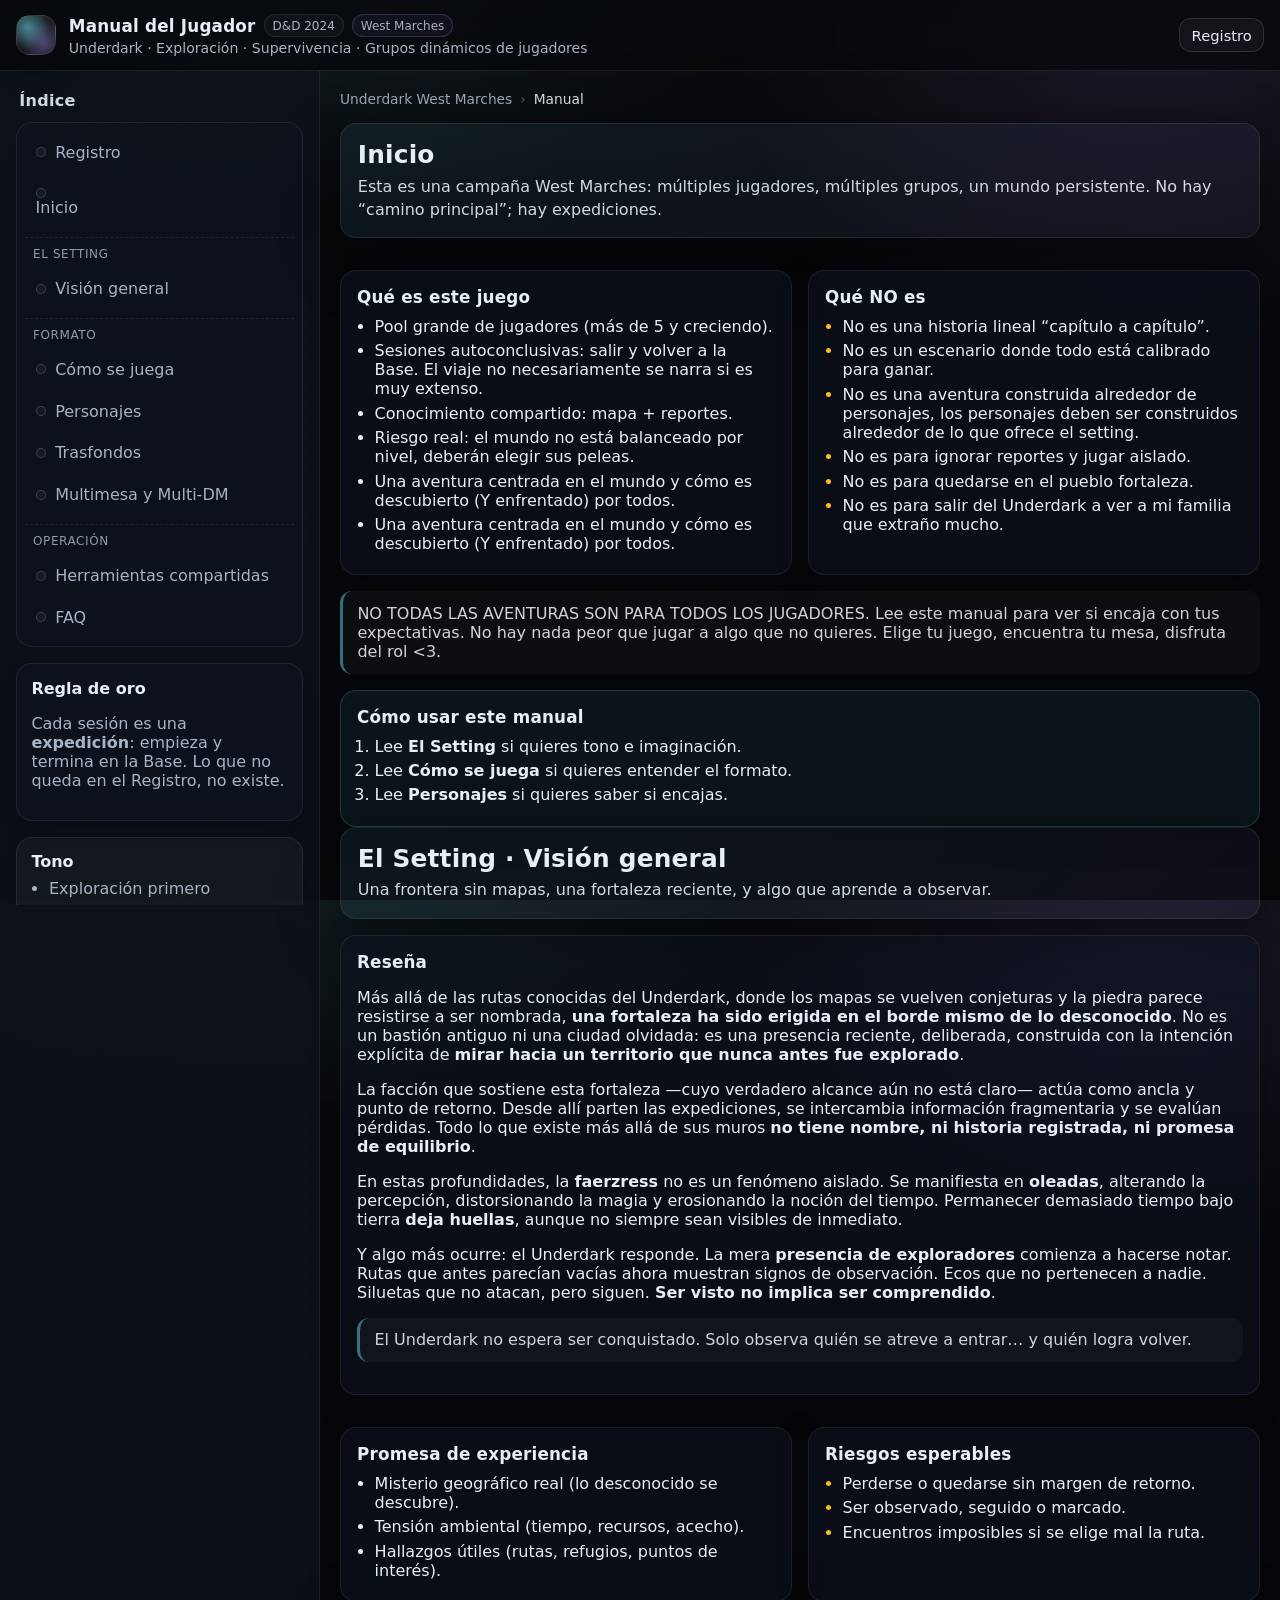
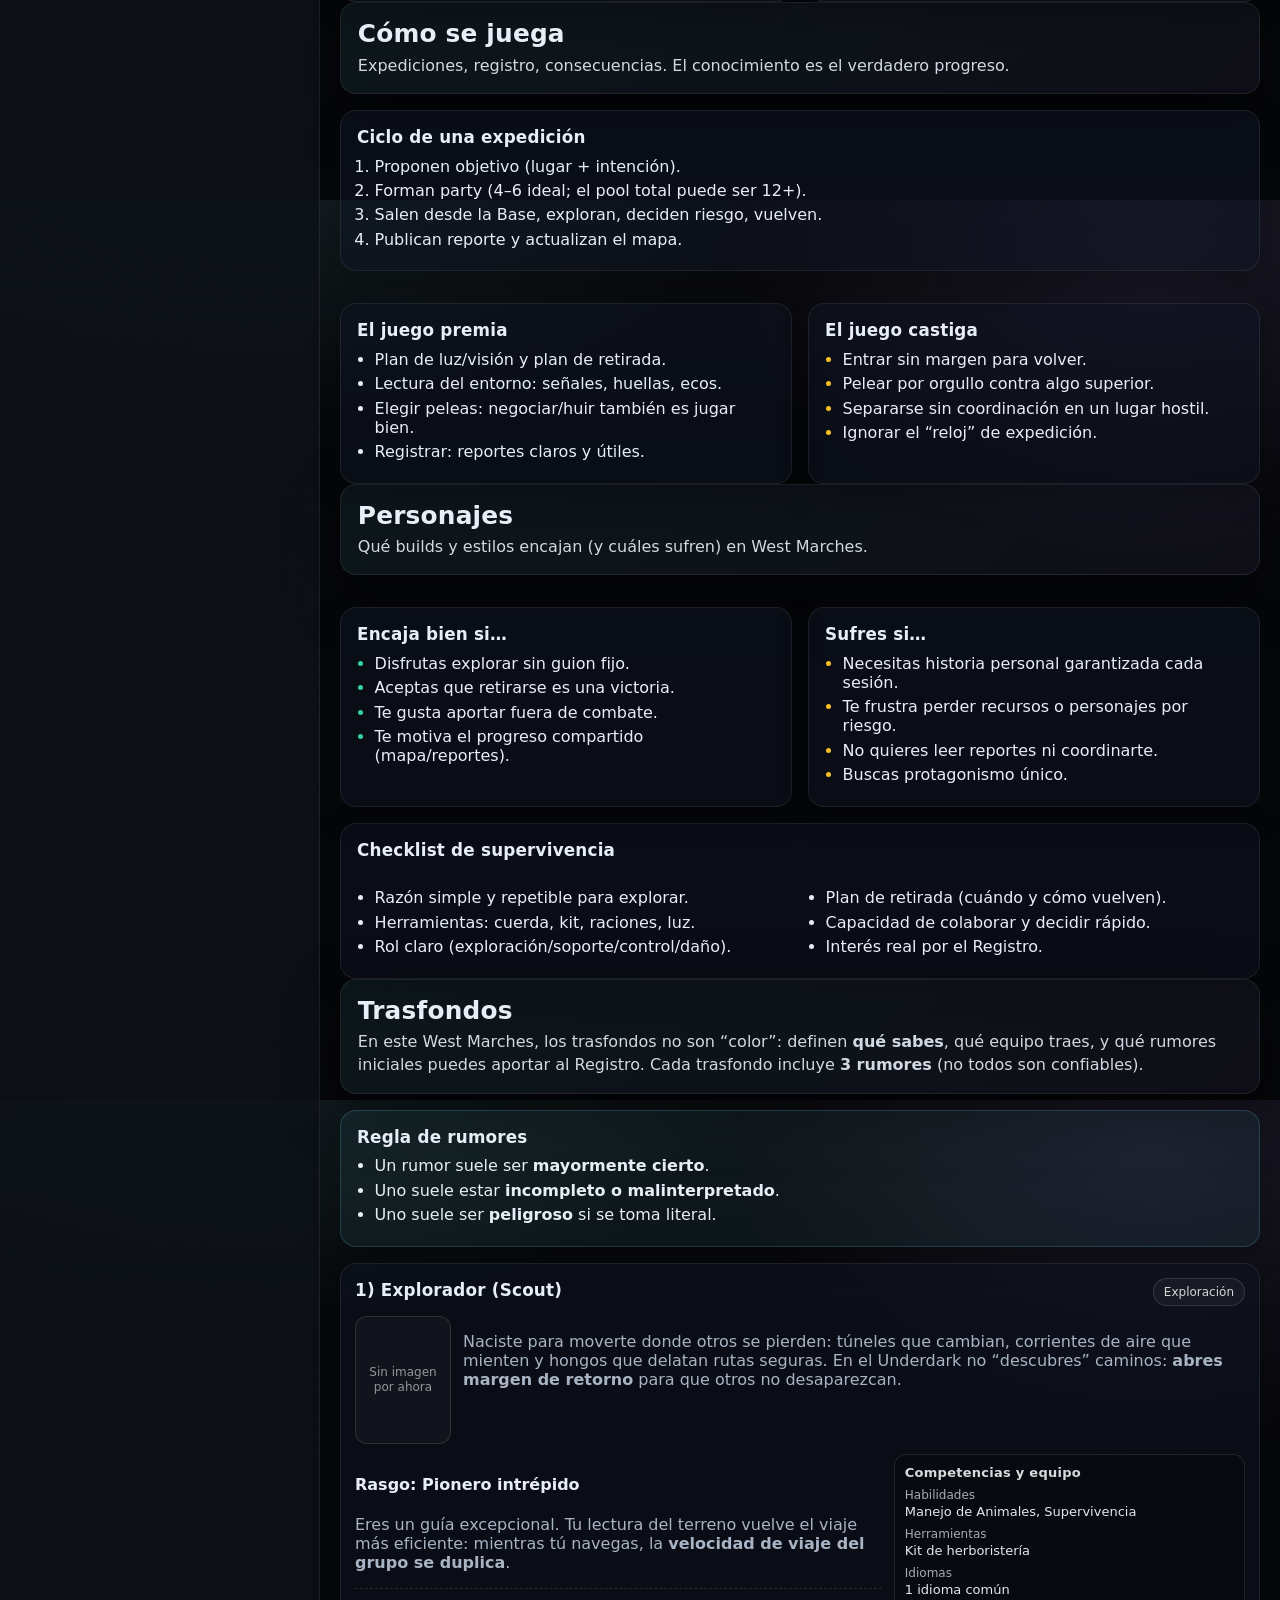
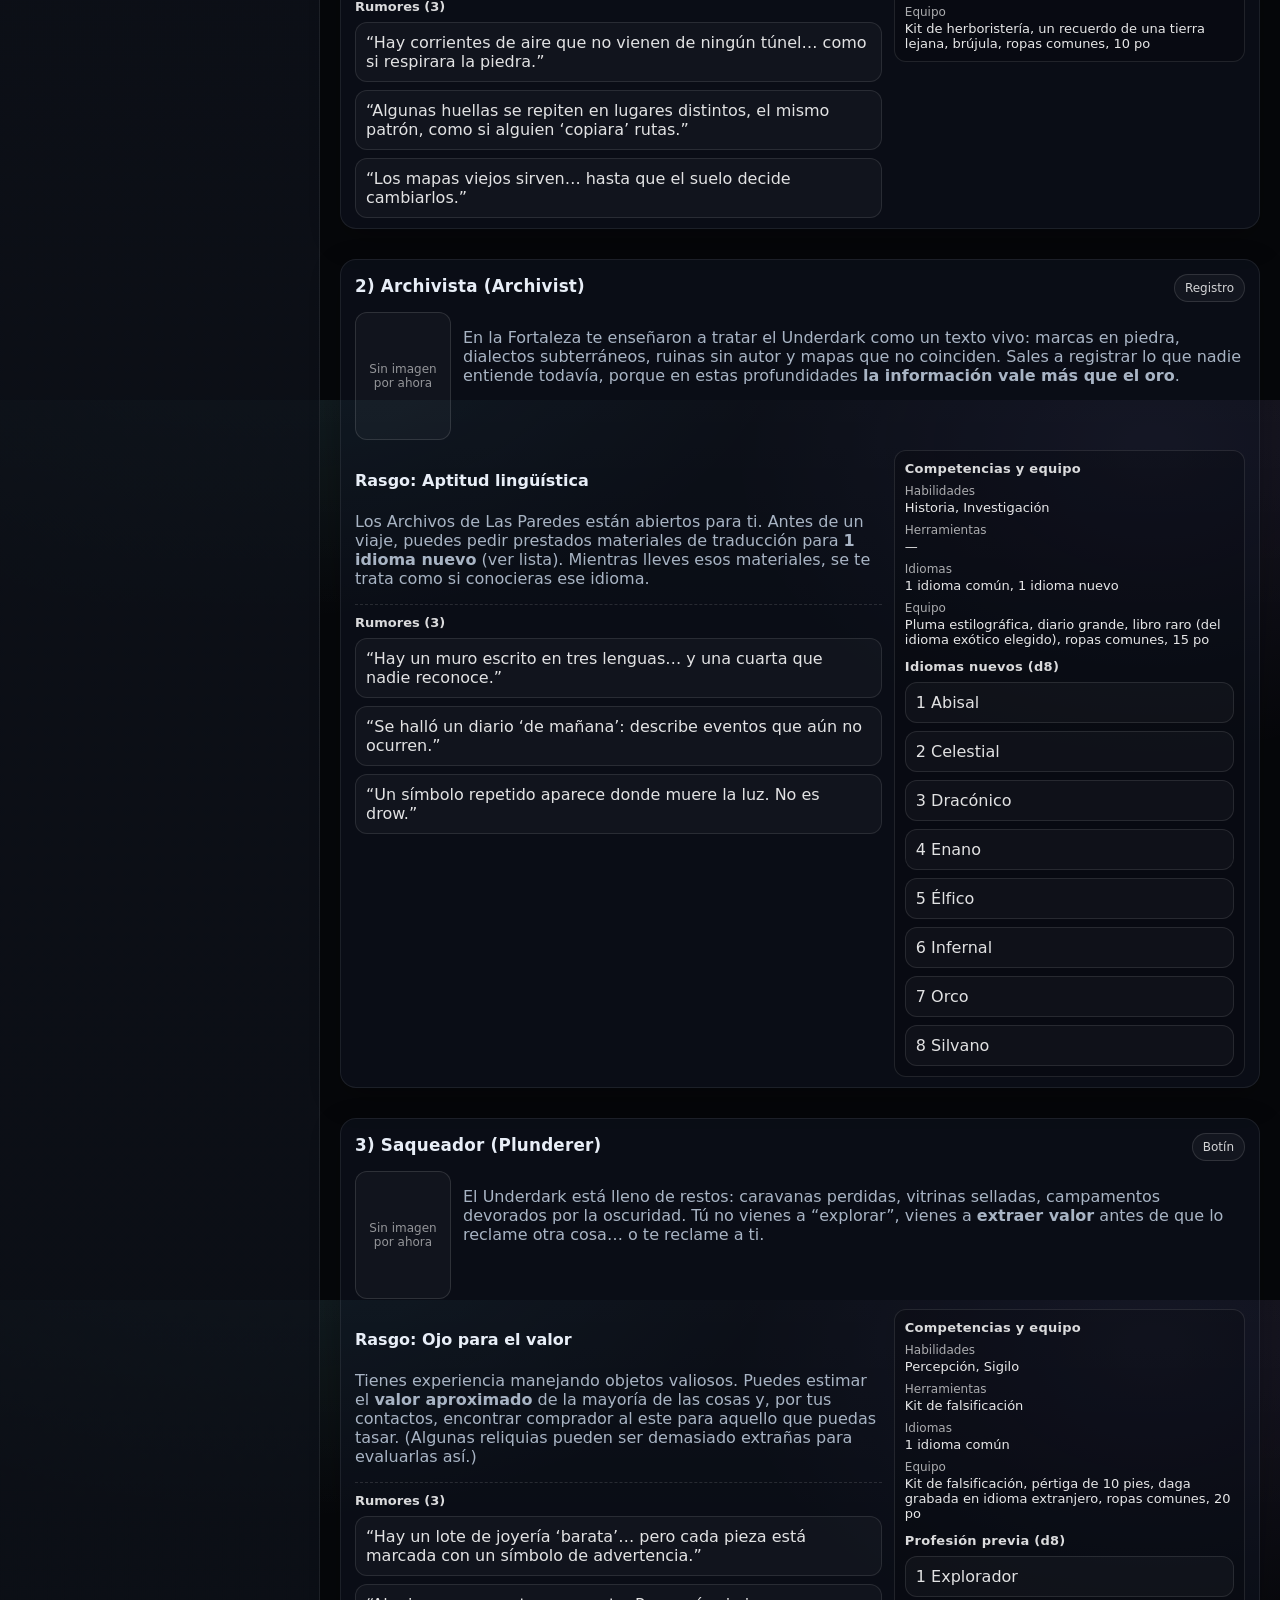
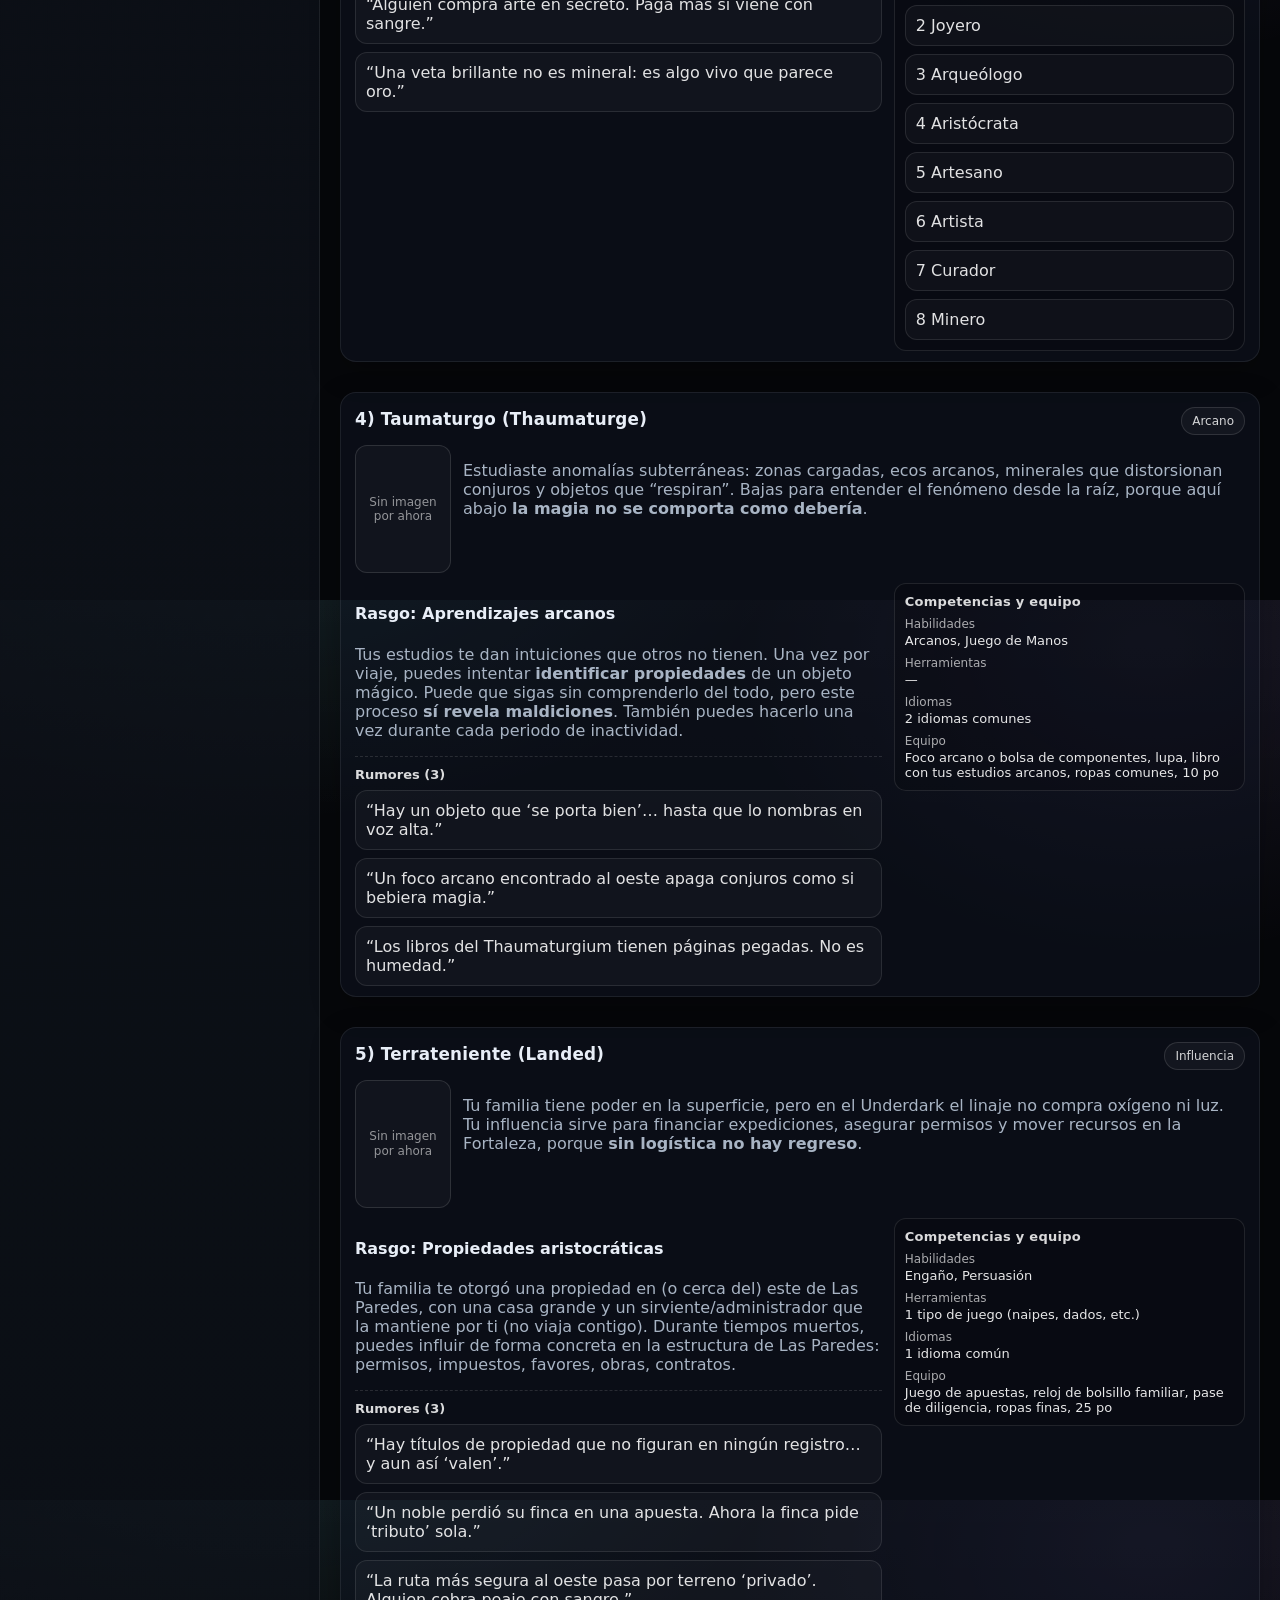
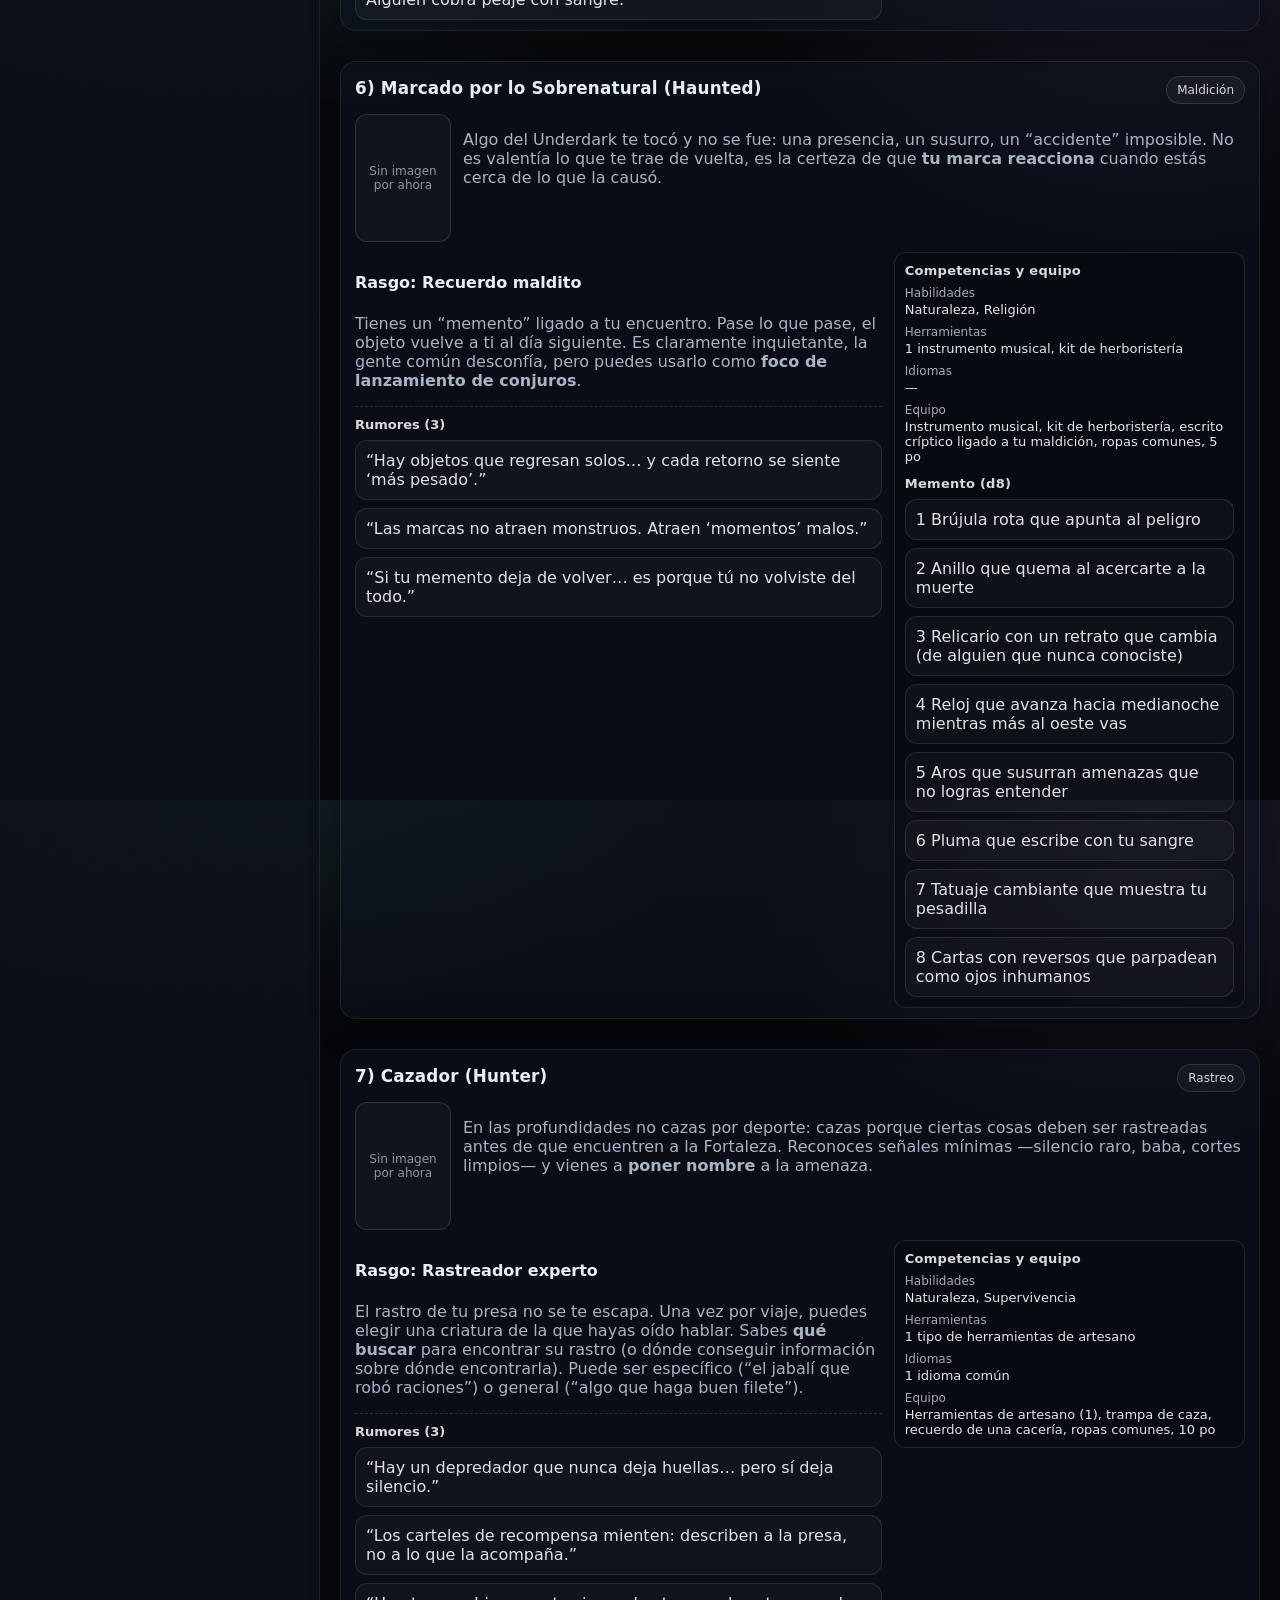
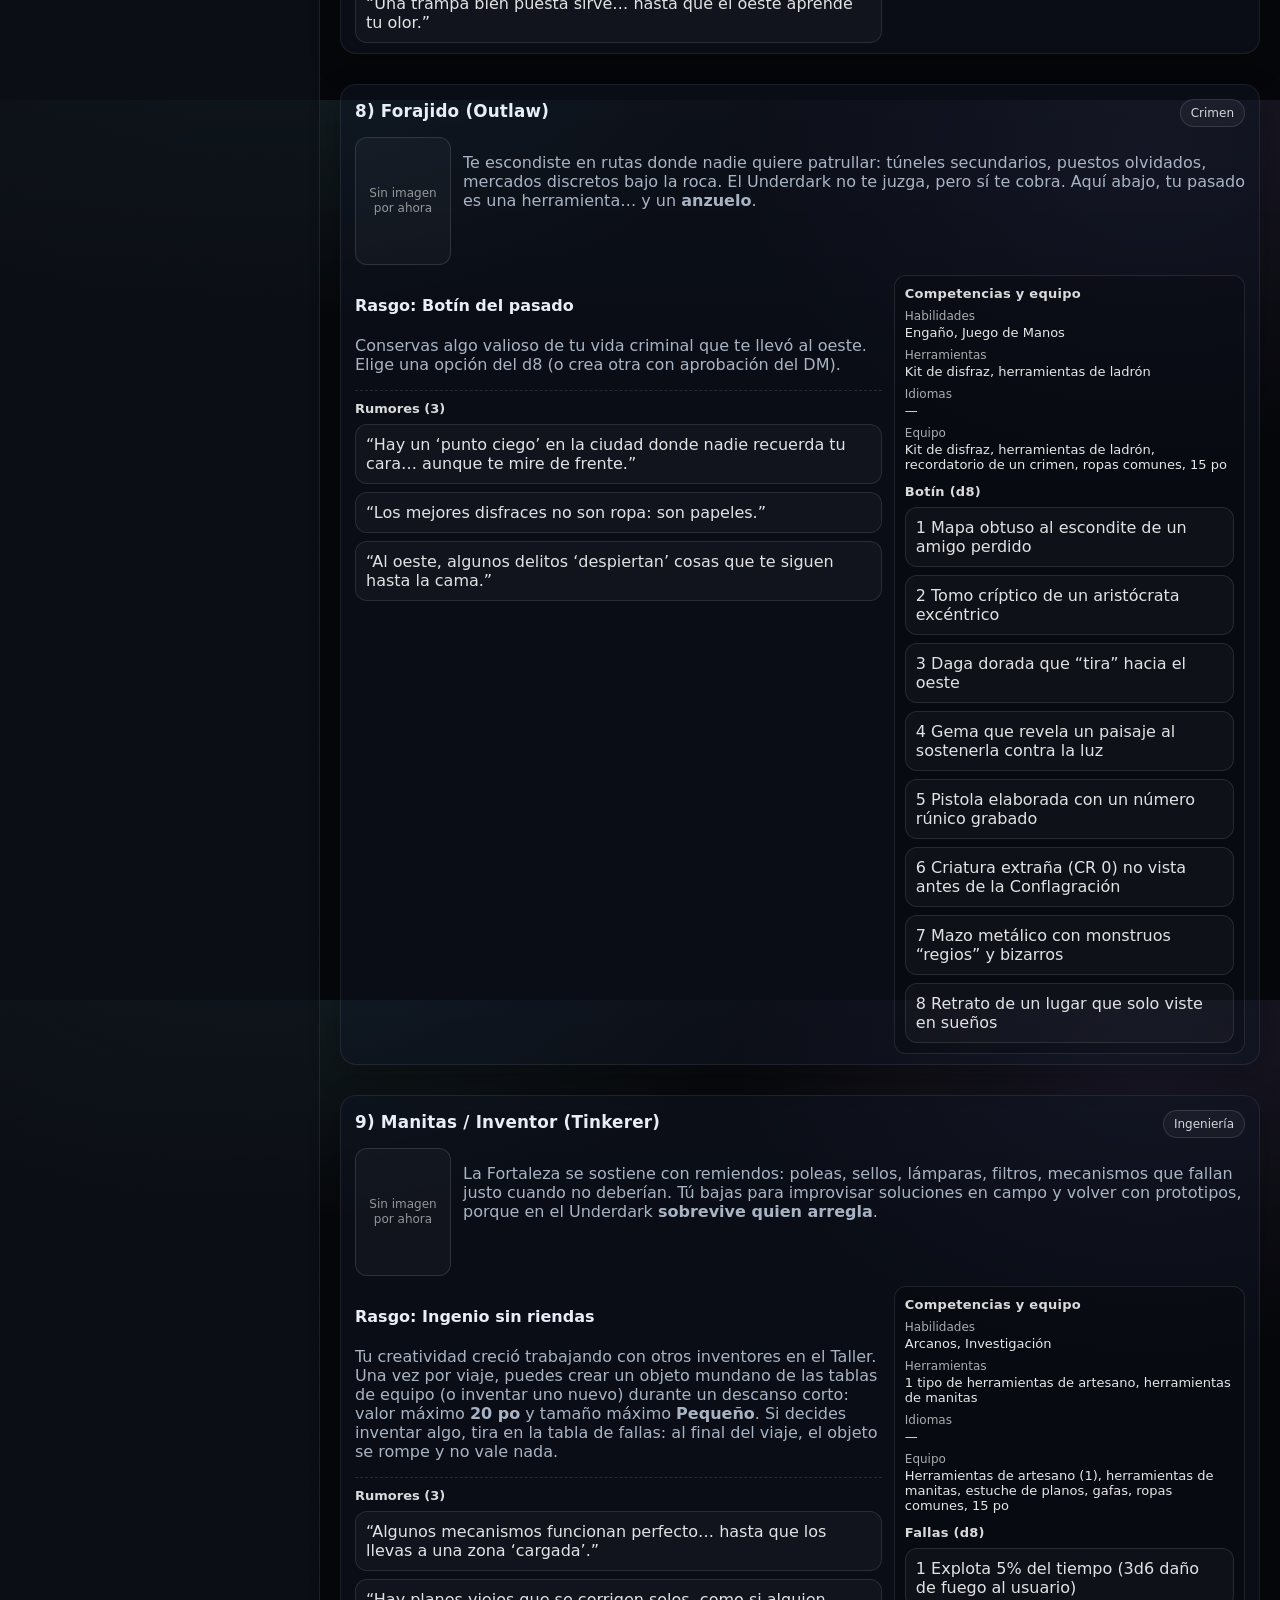
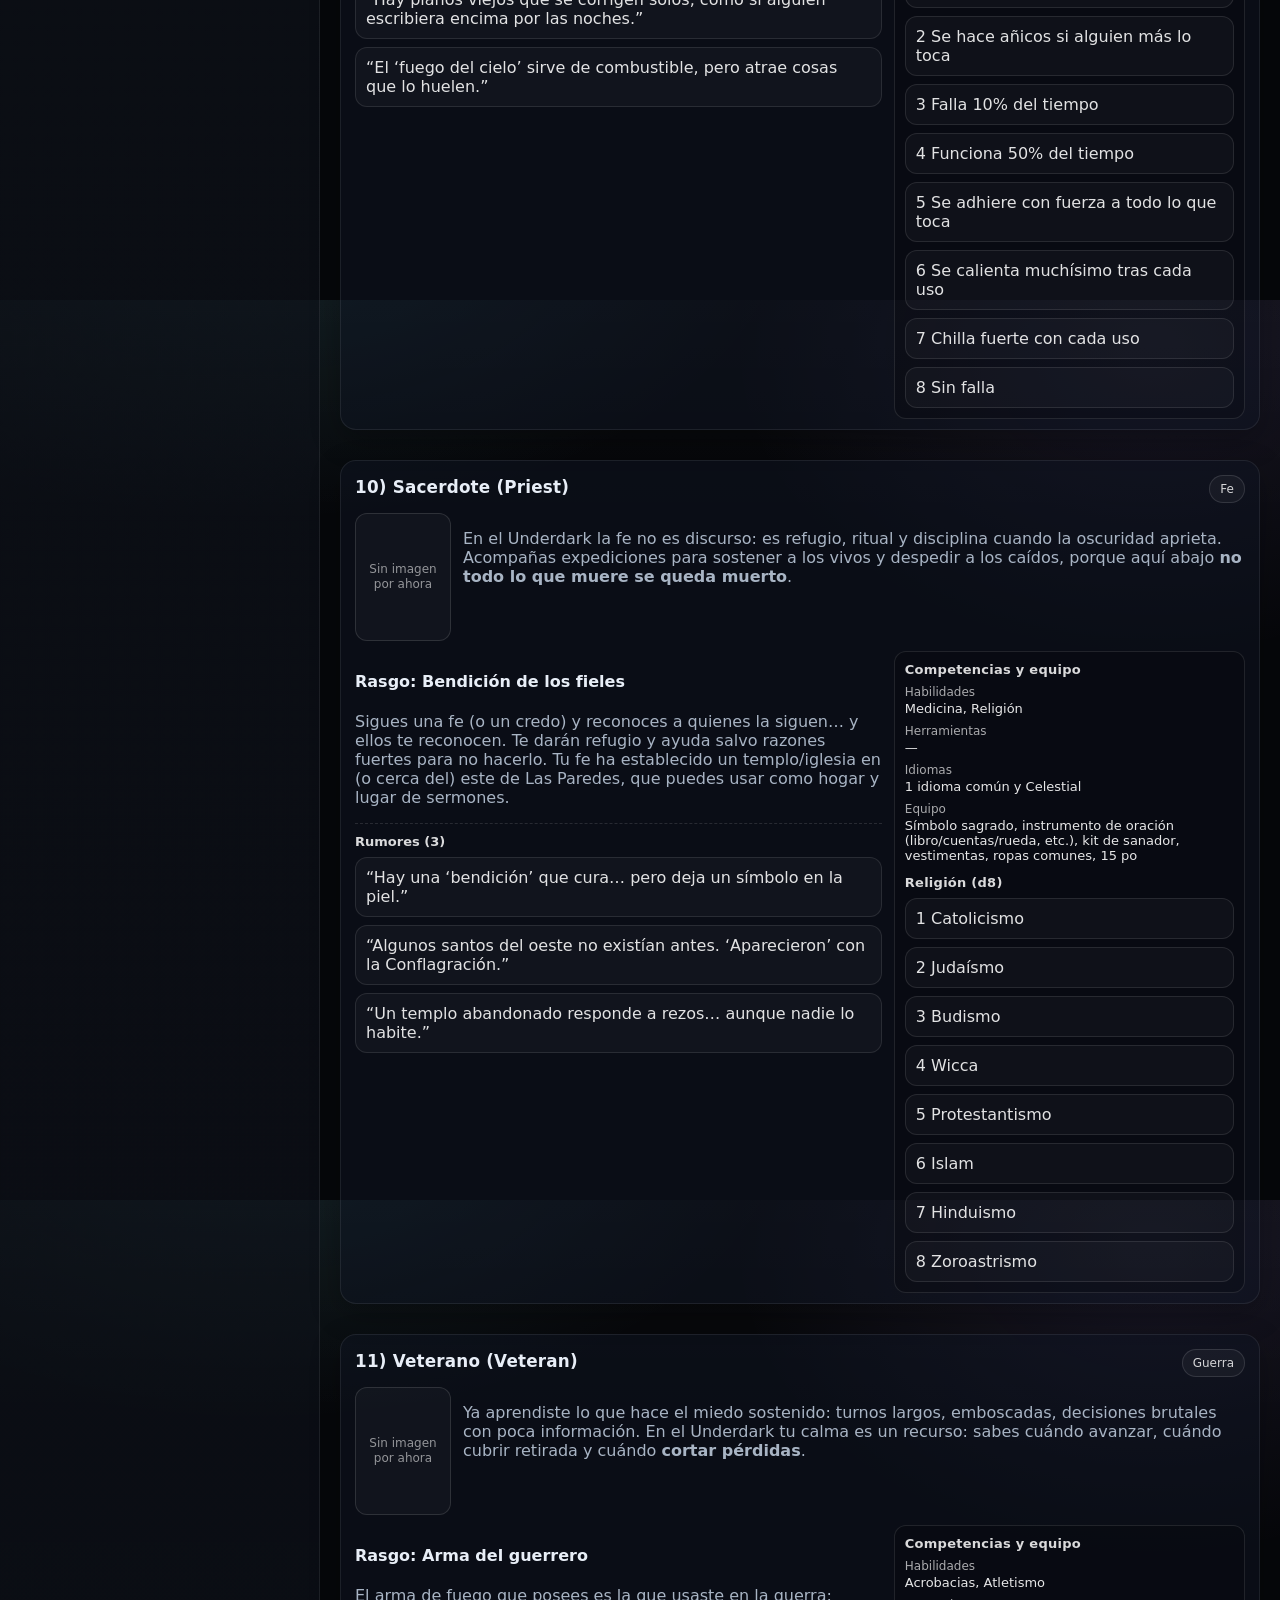
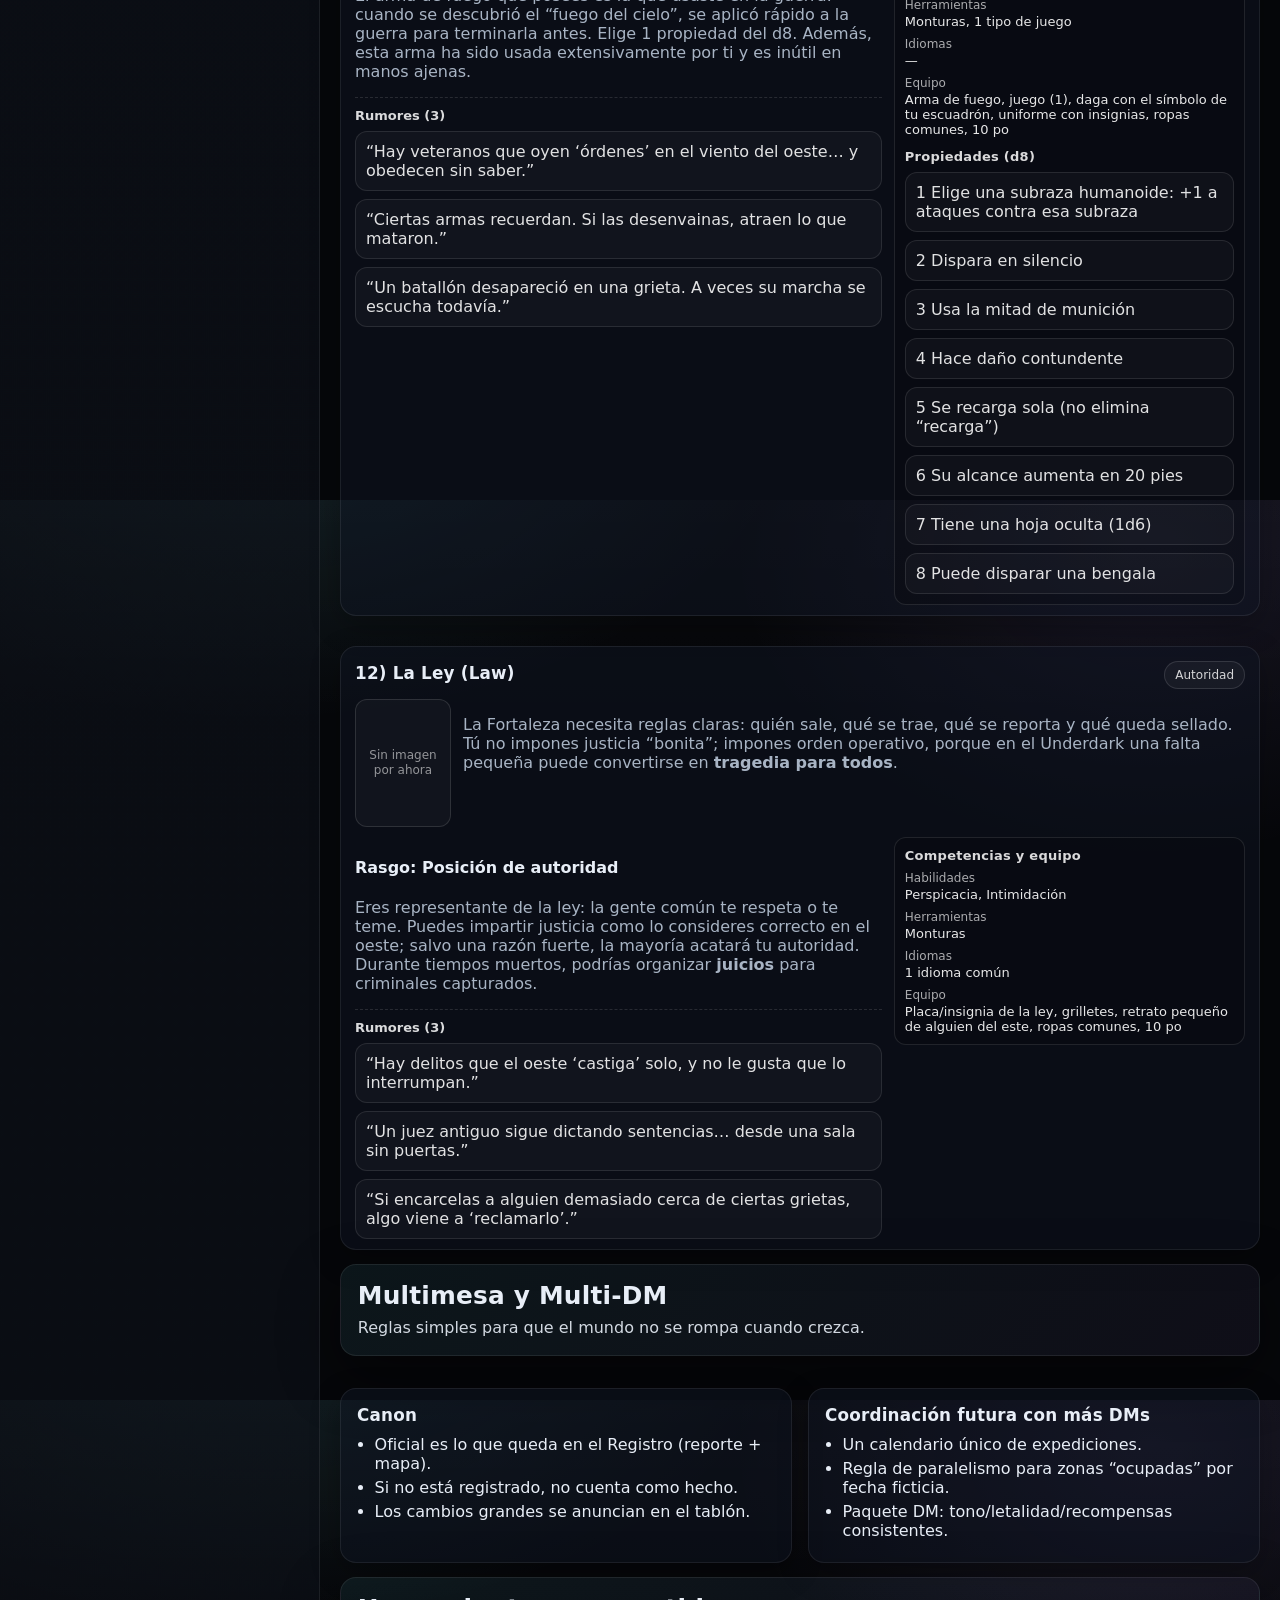
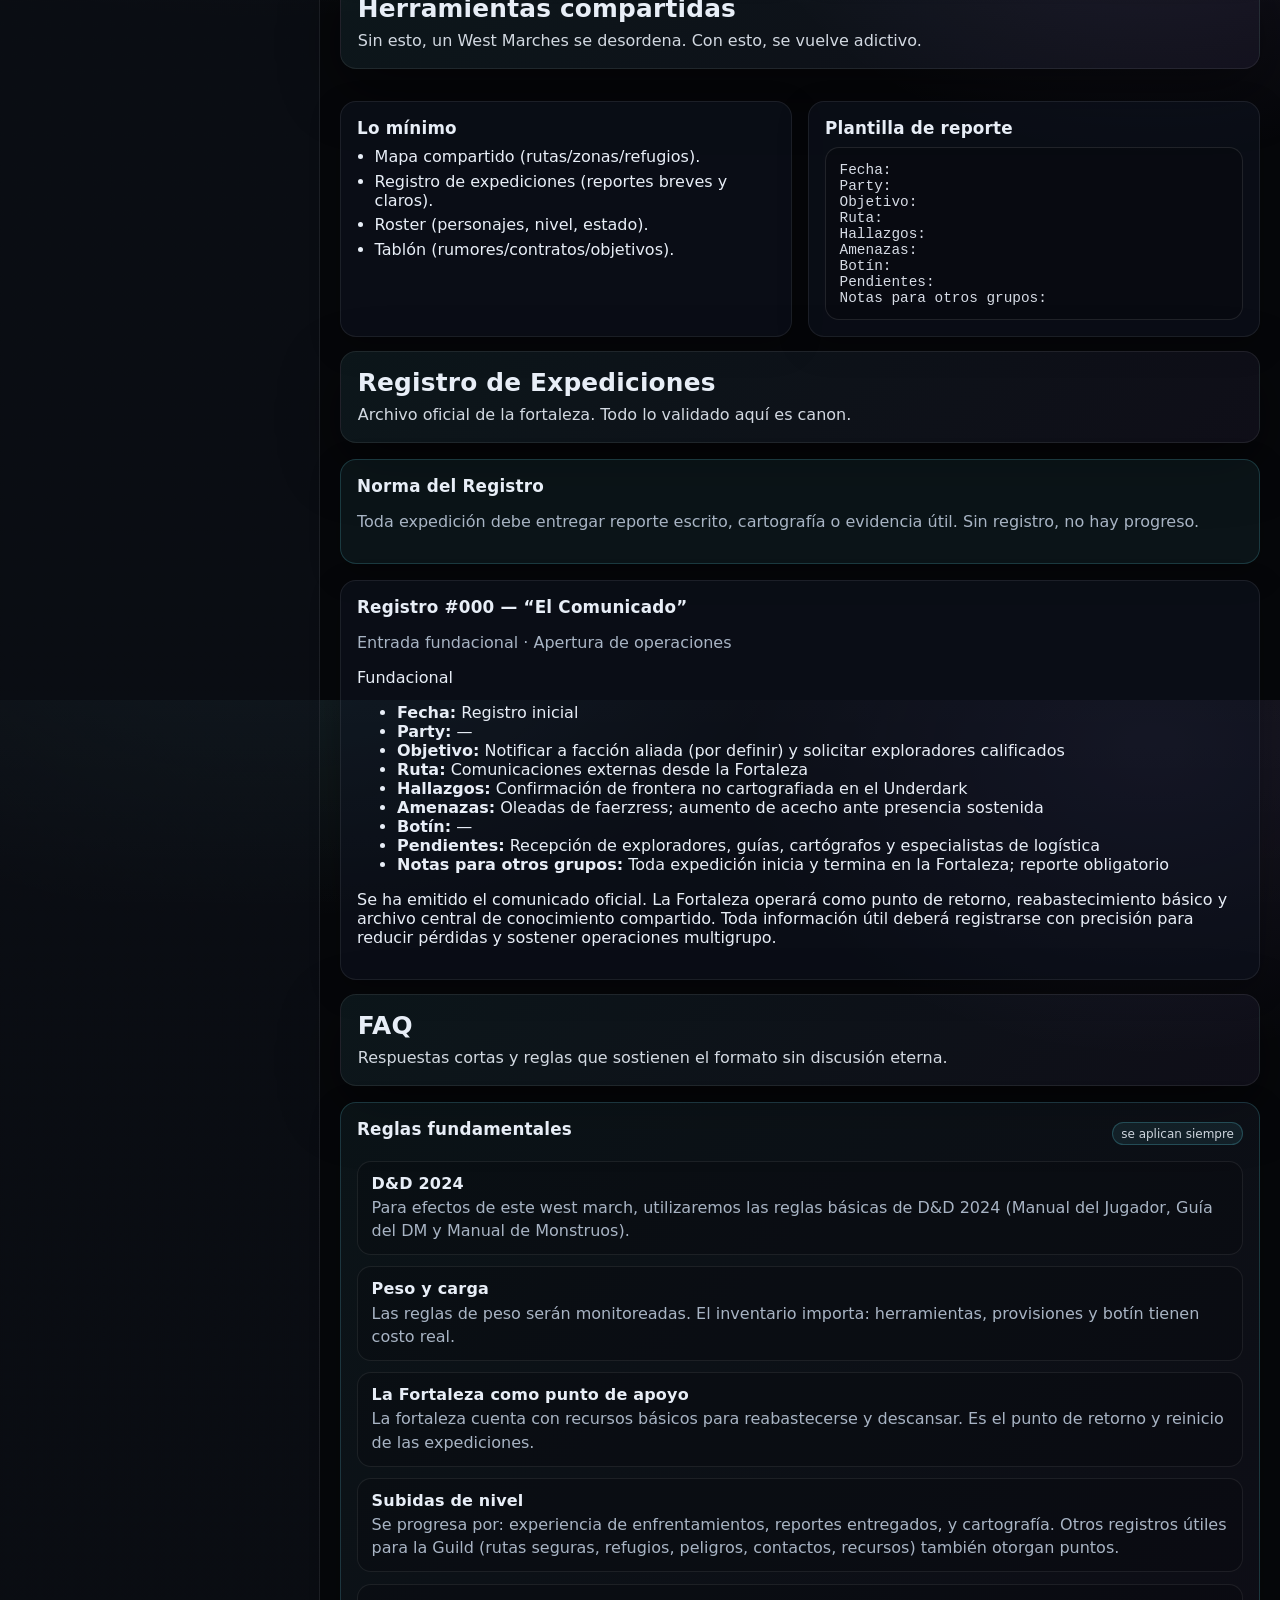
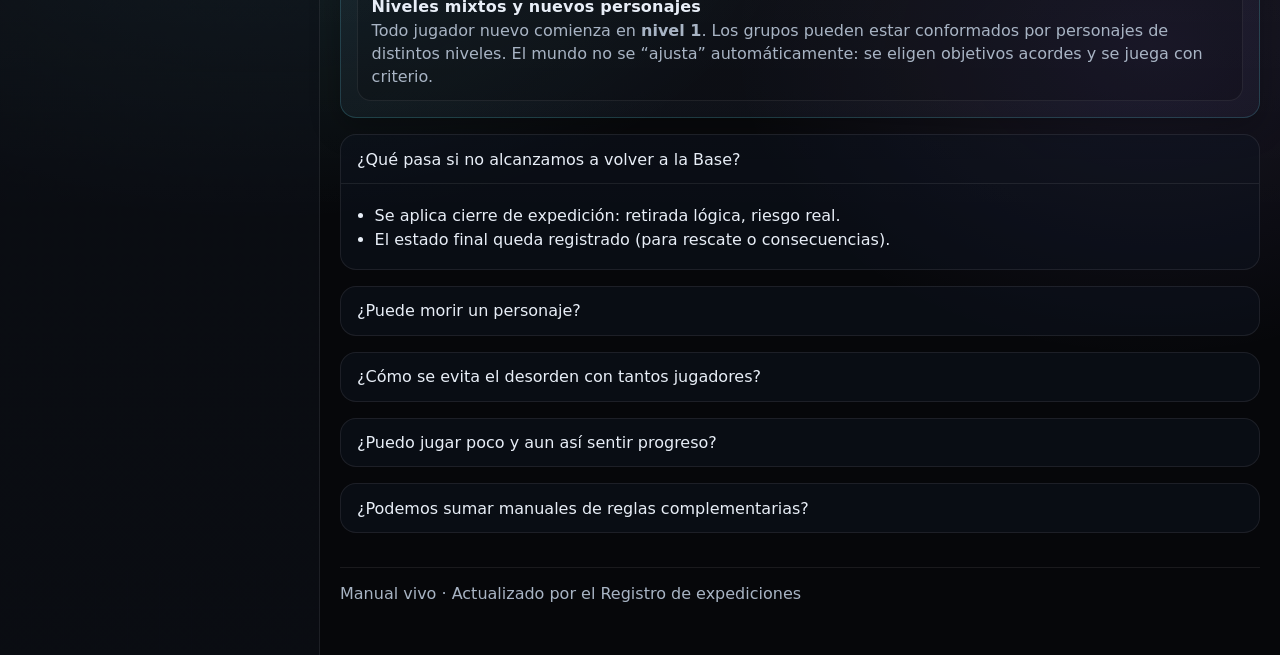
==== commit ccbd696e: "Add version query to CSS link to force reload" ====
--- a/index.html
+++ b/index.html
@@ -4,7 +4,7 @@
   <meta charset="utf-8" />
   <meta name="viewport" content="width=device-width,initial-scale=1" />
   <title>Manual del Jugador — Underdark West Marches (D&D REGLAS 2024)</title>
-  <link rel="stylesheet" href="./styles.css" />
+  <link rel="stylesheet" href="./styles.css?v=1" />
 </head>
 <body>
 
--- a/styles.css
+++ b/styles.css
@@ -203,7 +203,7 @@
 .crumb.current{ color: rgba(232,238,247,.9); }
 
 .page{
-  display:none;
+  display:block;
   animation: fade .12s ease;
 }
 @keyframes fade{ from{ opacity:0; transform: translateY(2px); } to{ opacity:1; transform: translateY(0);} }
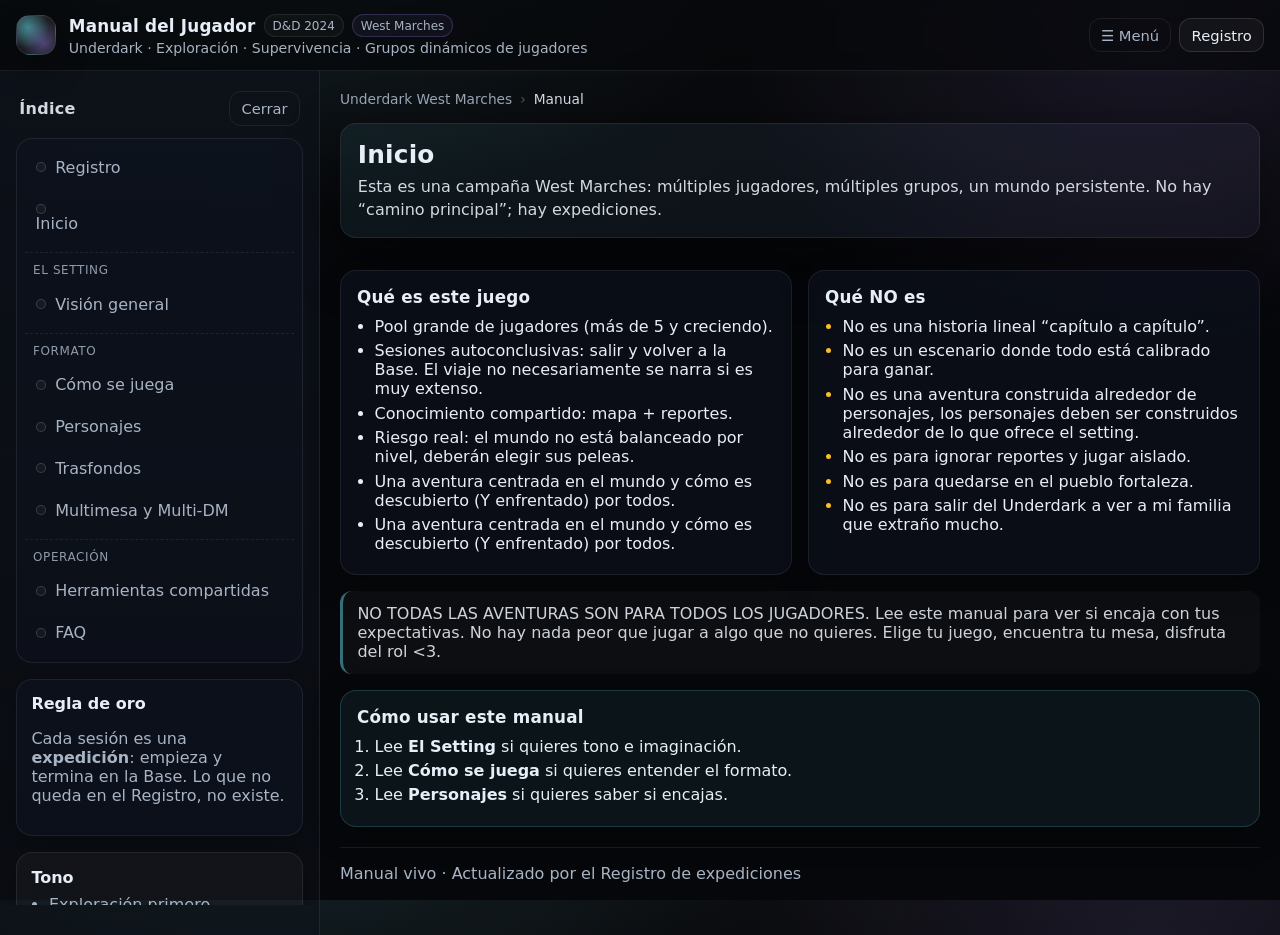
==== commit 26d1c685: "Se corrigieron errores que hacian que nos se visibilicen todas las secciones" ====
--- a/index.html
+++ b/index.html
@@ -1032,6 +1032,8 @@
 </article>
 
 
+        </section> <!-- ✅ CIERRE DE TRASFONDOS -->
+
         <!-- MULTIMESA -->
         <section class="page p-multimesa" aria-labelledby="h-multimesa">
           <header class="pageHead">
--- a/styles.css
+++ b/styles.css
@@ -203,7 +203,7 @@
 .crumb.current{ color: rgba(232,238,247,.9); }
 
 .page{
-  display:block;
+  display:none;
   animation: fade .12s ease;
 }
 @keyframes fade{ from{ opacity:0; transform: translateY(2px); } to{ opacity:1; transform: translateY(0);} }
@@ -343,31 +343,6 @@
   background: rgba(103,232,249,.22);
 }
 
-/* Responsive + sidebar overlay CSS-only */
-.mobileOnly{ display:none; }
-
-@media (max-width: 980px){
-  .grid.two{ grid-template-columns: 1fr; }
-  .shell{ grid-template-columns: 1fr; }
-  .sidebar{
-    position: fixed;
-    inset: 66px 0 0 0;
-    transform: translateX(-102%);
-    transition: transform .18s ease;
-    z-index: 80;
-    border-right: none;
-    border-top: 1px solid var(--line);
-  }
-  .sidebarInner{
-    position: static;
-    height: calc(100vh - 66px);
-  }
-  .main{ padding: 1rem; }
-  .mobileOnly{ display:inline-flex; }
-  /* open sidebar when toggle checked */
-  #toggleNav:checked ~ .shell .sidebar{ transform: translateX(0); }
-}
-
 /* Reduced motion */
 @media (prefers-reduced-motion: reduce){
   .page{ animation: none; }
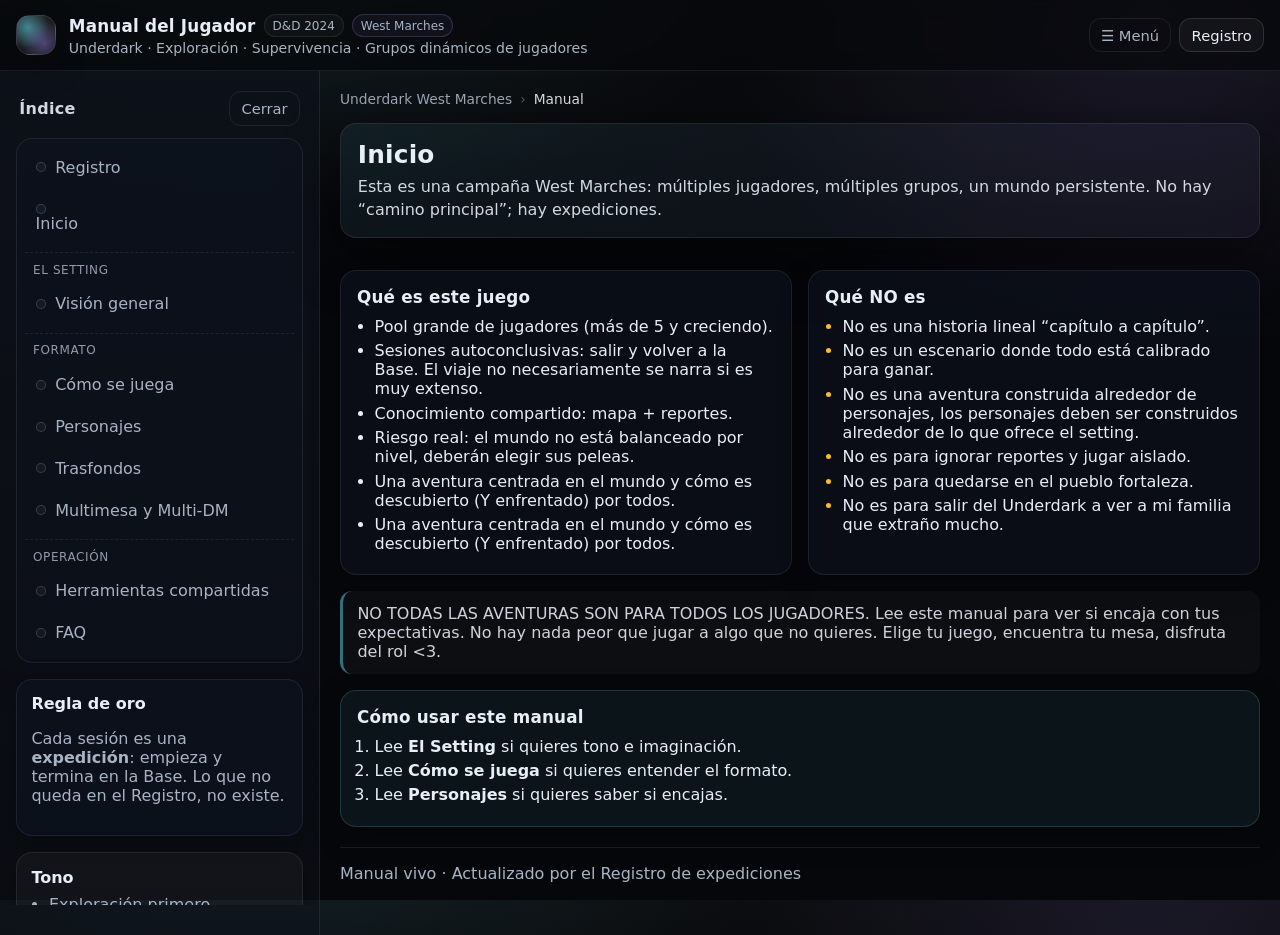
==== commit fea7605b: "Actualización de trasfondos para mayor adaptación a este westmarch" ====
--- a/index.html
+++ b/index.html
@@ -350,8 +350,10 @@
 
     <div>
       <p class="muted">
-        Naciste para moverte donde otros se pierden: túneles que cambian, corrientes de aire que mienten y hongos que delatan rutas seguras.
-  En el Underdark no “descubres” caminos: <b>abres margen de retorno</b> para que otros no desaparezcan.
+        El mundo ha cambiado, pero tu impulso por explorar no. La Infraoscuridad te llama y, pese a sus nuevos y extraños susurros, respondes. Nada ha podido apagar tu amor por recorrer el mundo.
+¿Qué tipos de lugares exploraste antes de la Infraoscuridad?
+¿Cuál fue el sitio más peligroso en el que estuviste?
+¿Qué estás buscando ahora?
       </p>
     </div>
   </div>
@@ -367,9 +369,9 @@
       <div class="rumors">
         <h4>Rumores (3)</h4>
         <ul class="rumorList">
-          <li class="rumor">“Hay corrientes de aire que no vienen de ningún túnel… como si respirara la piedra.”</li>
-          <li class="rumor">“Algunas huellas se repiten en lugares distintos, el mismo patrón, como si alguien ‘copiara’ rutas.”</li>
-          <li class="rumor">“Los mapas viejos sirven… hasta que el suelo decide cambiarlos.”</li>
+          <li class="rumor">“Esta sección de la Infraoscuridad no habia sido encontrada antes porque...no existía...¿Qué la creó?”</li>
+          <li class="rumor">“Existe algo allí afuera que altera los sentidos del explorados más experimentado.”</li>
+          <li class="rumor">“Mientras más bajas en la Infraoscuridad, más dificil es volver a subir”</li>
         </ul>
       </div>
     </div>
@@ -400,7 +402,8 @@
 
     <div>
       <p class="muted">
-        En la Fortaleza te enseñaron a tratar el Underdark como un texto vivo: marcas en piedra, dialectos subterráneos, ruinas sin autor y mapas que no coinciden.
+        Escuchaste historias de nuevos idiomas, culutras e historias ocultas en el Underdark. Sabes que es territorio no del todo explorado
+        y pudieses ser el primero en documentar nuevos descubrimientos. <b>¿Qué buscas?</b> ¿Por qué estos <b>secretos</b> son importantes para ti? ¿Que clase de <b>conocimiento</b> merece la pena descender a la peligrosa infraoscuridad? En la Fortaleza te enseñaron a tratar el Underdark como un texto vivo: marcas en piedra, dialectos subterráneos, ruinas sin autor y mapas que no coinciden.
   Sales a registrar lo que nadie entiende todavía, porque en estas profundidades <b>la información vale más que el oro</b>.
       </p>
     </div>
@@ -418,7 +421,7 @@
         <h4>Rumores (3)</h4>
         <ul class="rumorList">
           <li class="rumor">“Hay un muro escrito en tres lenguas… y una cuarta que nadie reconoce.”</li>
-          <li class="rumor">“Se halló un diario ‘de mañana’: describe eventos que aún no ocurren.”</li>
+          <li class="rumor">“El Faezress interfiere con la teletransportación y adivinación.”</li>
           <li class="rumor">“Un símbolo repetido aparece donde muere la luz. No es drow.”</li>
         </ul>
       </div>
@@ -480,8 +483,8 @@
       <div class="rumors">
         <h4>Rumores (3)</h4>
         <ul class="rumorList">
-          <li class="rumor">“Hay un lote de joyería ‘barata’… pero cada pieza está marcada con un símbolo de advertencia.”</li>
-          <li class="rumor">“Alguien compra arte en secreto. Paga más si viene con sangre.”</li>
+          <li class="rumor">“Dicen que este territorio es nuevo. Entonces, ¿Por qué hay tesoros?”</li>
+          <li class="rumor">“Alguien arriba compra arte en secreto. Paga más si viene con sangre.”</li>
           <li class="rumor">“Una veta brillante no es mineral: es algo vivo que parece oro.”</li>
         </ul>
       </div>
@@ -525,8 +528,12 @@
 
     <div>
       <p class="muted">
-        Estudiaste anomalías subterráneas: zonas cargadas, ecos arcanos, minerales que distorsionan conjuros y objetos que “respiran”.
-  Bajas para entender el fenómeno desde la raíz, porque aquí abajo <b>la magia no se comporta como debería</b>.
+        La ciencia y la investigación luchan por explicar los efectos del Faezress en el mundo, pero tú has jurado seguir intentándolo. Has trabajado desentrañando los misterios de lo arcano, reescribiendo las leyes de la naturaleza a medida que las descubres.
+Ahora has venido a la infraoscuridad, el lugar donde se concentra esta extraña energía. <b>¿Qué esperas encontrar aquí?</b>
+
+¿Qué tipo de investigación realizaste antes?
+¿Cómo ven tus colegas esta expedición?
+¿Qué respuestas esperas encontrar?
       </p>
     </div>
   </div>
@@ -543,9 +550,9 @@
       <div class="rumors">
         <h4>Rumores (3)</h4>
         <ul class="rumorList">
-          <li class="rumor">“Hay un objeto que ‘se porta bien’… hasta que lo nombras en voz alta.”</li>
-          <li class="rumor">“Un foco arcano encontrado al oeste apaga conjuros como si bebiera magia.”</li>
-          <li class="rumor">“Los libros del Thaumaturgium tienen páginas pegadas. No es humedad.”</li>
+          <li class="rumor">“De ser controlado, el Faezress podría volverse energía para alimentar una maquina de...”</li>
+          <li class="rumor">“Los objetos mágicos expuestos al Faezress se vuelven inestables.”</li>
+          <li class="rumor">“El Faezress suele dañar la tinta de los libros”</li>
         </ul>
       </div>
     </div>
@@ -576,8 +583,9 @@
 
     <div>
       <p class="muted">
-        Tu familia tiene poder en la superficie, pero en el Underdark el linaje no compra oxígeno ni luz.
-  Tu influencia sirve para financiar expediciones, asegurar permisos y mover recursos en la Fortaleza, porque <b>sin logística no hay regreso</b>.
+        La infraoscuridad es una mina de oportunidades sin reclamar, y tu derecho de nacimiento es una de ellas. 
+        La riqueza de tu familia —sea por herencia, astucia o medios cuestionables— te ha asegurado el acceso e influencia en la fortaleza. Pero será tu temple el que determine si triunfas. Cielo en llamas, dinero o influencia: hay mucho que reclamar.
+¿De dónde provienen tu riqueza e influencia? ¿Por qué dejaste la superficie? ¿Qué intentas demostrar yendo a la Infraoscruidad?
       </p>
     </div>
   </div>
@@ -586,7 +594,7 @@
     <div>
       <h4>Rasgo: Propiedades aristocráticas</h4>
       <p class="muted">
-        Tu familia te otorgó una propiedad en (o cerca del) este de Las Paredes, con una casa grande y un sirviente/administrador
+        Tu familia te otorgó una propiedad dentro de la fortaleza, con una casa grande y un sirviente/administrador
         que la mantiene por ti (no viaja contigo).
         Durante tiempos muertos, puedes influir de forma concreta en la estructura de Las Paredes: permisos, impuestos, favores,
         obras, contratos.
@@ -595,9 +603,9 @@
       <div class="rumors">
         <h4>Rumores (3)</h4>
         <ul class="rumorList">
-          <li class="rumor">“Hay títulos de propiedad que no figuran en ningún registro… y aun así ‘valen’.”</li>
-          <li class="rumor">“Un noble perdió su finca en una apuesta. Ahora la finca pide ‘tributo’ sola.”</li>
-          <li class="rumor">“La ruta más segura al oeste pasa por terreno ‘privado’. Alguien cobra peaje con sangre.”</li>
+          <li class="rumor">“Esta expedición está siendo financiada por un noble que no quiere ser identificado.”</li>
+          <li class="rumor">“Seguir descendiendo requerirá equipo especializado. Aquí hay una gran oportunidad de negocio para mi y mi familia.”</li>
+          <li class="rumor">“Si esta pequeña compañía sigue prosperando y creciendo, la fortaleza deberá seguir expandiendose. Alguien debe encargarse de eso.”</li>
         </ul>
       </div>
     </div>
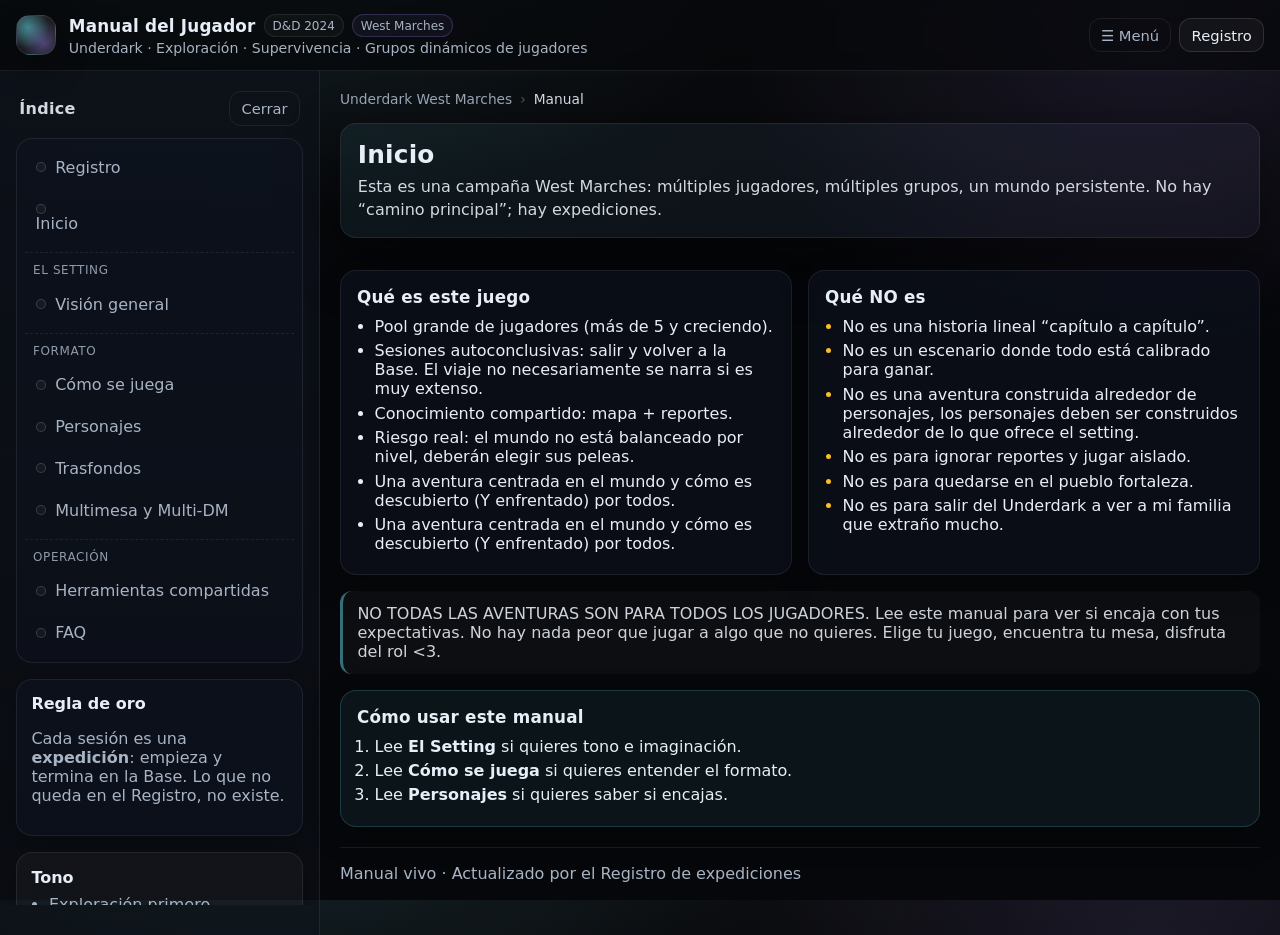
==== commit 387082f7: "Actualización de trasfondos y rumores para mejorar la narrativa y la inmersión en el juego" ====
--- a/index.html
+++ b/index.html
@@ -320,7 +320,7 @@
           <header class="pageHead">
             <h2 id="h-trasfondos">Trasfondos</h2>
             <p class="lead">
-              En este West Marches, los trasfondos no son “color”: definen <b>qué sabes</b>, qué equipo traes, y qué rumores iniciales
+              En este West March, los trasfondos definen <b>qué sabes</b>, que te motiva, que roles aportas a bastión/fortaleza y qué rumores iniciales
               puedes aportar al Registro. Cada trasfondo incluye <b>3 rumores</b> (no todos son confiables).
             </p>
           </header>
@@ -636,8 +636,9 @@
 
     <div>
       <p class="muted">
-        Algo del Underdark te tocó y no se fue: una presencia, un susurro, un “accidente” imposible.
-  No es valentía lo que te trae de vuelta, es la certeza de que <b>tu marca reacciona</b> cuando estás cerca de lo que la causó.
+        Algo no solo abrió neuvos pasajes en el Underdark: abrió puertas a cosas más oscuras. 
+        Tuviste un encuentro breve con lo sobrenatural que te dejó una marca: una maldición menor, un cambio físico, un miedo profundo o una racha de infortunio.
+Este encuentro te empujó a buscar respuestas, venganza o paz.
       </p>
     </div>
   </div>
@@ -674,11 +675,11 @@
         <li class="rumor">1 Brújula rota que apunta al peligro</li>
         <li class="rumor">2 Anillo que quema al acercarte a la muerte</li>
         <li class="rumor">3 Relicario con un retrato que cambia (de alguien que nunca conociste)</li>
-        <li class="rumor">4 Reloj que avanza hacia medianoche mientras más al oeste vas</li>
-        <li class="rumor">5 Aros que susurran amenazas que no logras entender</li>
-        <li class="rumor">6 Pluma que escribe con tu sangre</li>
-        <li class="rumor">7 Tatuaje cambiante que muestra tu pesadilla</li>
-        <li class="rumor">8 Cartas con reversos que parpadean como ojos inhumanos</li>
+        <li class="rumor">4 Reloj que avanza hacia medianoche mientras más vas hacia lo profundo.</li>
+        <li class="rumor">5 Aros que susurran amenazas que no logras entender.</li>
+        <li class="rumor">6 Pluma que escribe con tu sangre.</li>
+        <li class="rumor">7 Tatuaje cambiante que muestra tu pesadilla.</li>
+        <li class="rumor">8 Un ojo cuya pupila parece una noche estrellada.</li>
       </ul>
     </aside>
   </div>
@@ -698,8 +699,10 @@
 
     <div>
       <p class="muted">
-        En las profundidades no cazas por deporte: cazas porque ciertas cosas deben ser rastreadas antes de que encuentren a la Fortaleza.
-  Reconoces señales mínimas —silencio raro, baba, cortes limpios— y vienes a <b>poner nombre</b> a la amenaza.
+        Disfrutas la emoción de la caza, la adrenalina de acorralar a tu presa. Ya sea una bestia, un monstruo o alguien con precio por su cabeza, te especializas en rastrear objetivos. Criminales que huyen de la sociedad o criaturas nacidas en la profundidades: en la infraoscuridad hay presas de sobra.
+        ¿Dónde aprendiste a cazar?
+        ¿Qué tipo de presa prefieres?
+        ¿Qué esperas ganar cazando en estas tierras?
       </p>
     </div>
   </div>
@@ -716,9 +719,9 @@
       <div class="rumors">
         <h4>Rumores (3)</h4>
         <ul class="rumorList">
-          <li class="rumor">“Hay un depredador que nunca deja huellas… pero sí deja silencio.”</li>
-          <li class="rumor">“Los carteles de recompensa mienten: describen a la presa, no a lo que la acompaña.”</li>
-          <li class="rumor">“Una trampa bien puesta sirve… hasta que el oeste aprende tu olor.”</li>
+          <li class="rumor">“Si hay un tunel lo suficientemente grande, habrá alguna criatura del mismo tamaño que se haya hecho paso através de el.”</li>
+          <li class="rumor">“Hay monstruosidades que no deberían estar aqui en la infraoscuridad.”</li>
+          <li class="rumor">“Cualquier criatura que haya aprendido a adaptarse al Faezress (o a alimentarse de él) supondrá una amenaza inesperada.”</li>
         </ul>
       </div>
     </div>
@@ -749,8 +752,11 @@
 
     <div>
       <p class="muted">
-        Te escondiste en rutas donde nadie quiere patrullar: túneles secundarios, puestos olvidados, mercados discretos bajo la roca.
-  El Underdark no te juzga, pero sí te cobra. Aquí abajo, tu pasado es una herramienta… y un <b>anzuelo</b>.
+        La infraoscuridad es un lugar peligroso y caótico, pero sabes que la sociedad que ahi se intenta instalar es solo una capa delgada que lo cubre. 
+        Has vivido al margen durante mucho tiempo, pero tu pasado finalmente te alcanzó. Aquí, en las profundidades, todos tienen una hoja en blanco.
+        ¿Cuál fue tu crimen?
+        ¿De quién huyes?
+        ¿Te has arrepentido… o solo estás esperando otra oportunidad?
       </p>
     </div>
   </div>
@@ -766,9 +772,9 @@
       <div class="rumors">
         <h4>Rumores (3)</h4>
         <ul class="rumorList">
-          <li class="rumor">“Hay un ‘punto ciego’ en la ciudad donde nadie recuerda tu cara… aunque te mire de frente.”</li>
-          <li class="rumor">“Los mejores disfraces no son ropa: son papeles.”</li>
-          <li class="rumor">“Al oeste, algunos delitos ‘despiertan’ cosas que te siguen hasta la cama.”</li>
+          <li class="rumor">“Un territorio desconocido es un lugar donde no hay vigilancia. Buen lugar para "hacer cosas" sin dejar evidencia.”</li>
+          <li class="rumor">“Aún más abajo en la infraoscuridad, hay un lugar donde realmente se puede volver a nacer, pero nunca más volver.”</li>
+          <li class="rumor">“Mientras mayor es la oscuridad, más oscuros y siniestros son los delitos que se pueden realizar.”</li>
         </ul>
       </div>
     </div>
@@ -786,10 +792,10 @@
       <ul class="rumorList">
         <li class="rumor">1 Mapa obtuso al escondite de un amigo perdido</li>
         <li class="rumor">2 Tomo críptico de un aristócrata excéntrico</li>
-        <li class="rumor">3 Daga dorada que “tira” hacia el oeste</li>
+        <li class="rumor">3 Daga dorada que “tira” hacia abajo.</li>
         <li class="rumor">4 Gema que revela un paisaje al sostenerla contra la luz</li>
         <li class="rumor">5 Pistola elaborada con un número rúnico grabado</li>
-        <li class="rumor">6 Criatura extraña (CR 0) no vista antes de la Conflagración</li>
+        <li class="rumor">6 Criatura extraña que nunca habias visto. (Un Flumph)</li>
         <li class="rumor">7 Mazo metálico con monstruos “regios” y bizarros</li>
         <li class="rumor">8 Retrato de un lugar que solo viste en sueños</li>
       </ul>
@@ -875,8 +881,12 @@
 
     <div>
       <p class="muted">
-        En el Underdark la fe no es discurso: es refugio, ritual y disciplina cuando la oscuridad aprieta.
-  Acompañas expediciones para sostener a los vivos y despedir a los caídos, porque aquí abajo <b>no todo lo que muere se queda muerto</b>.
+        En la infraoscuridad el abrazo de los Dioses está prácticamente ausente. Todos coinciden en que la devoción verdadera concede bendiciones reales y poder tangible.
+Algunos lo llaman milagro; otros, herejía. Tus dioses han otorgado poder para bendecir a quienes necesitan valor para lanzarse a lo desconocido, sabiduría para enfrentar lo incomprensible y fe para soportar lo insoportable.
+
+¿Qué crees realmente?
+¿Por qué tu fe te trajo aquí?
+¿Qué buscas en estas tierras?</b>.
       </p>
     </div>
   </div>
@@ -887,15 +897,15 @@
       <p class="muted">
         Sigues una fe (o un credo) y reconoces a quienes la siguen… y ellos te reconocen.
         Te darán refugio y ayuda salvo razones fuertes para no hacerlo.
-        Tu fe ha establecido un templo/iglesia en (o cerca del) este de Las Paredes, que puedes usar como hogar y lugar de sermones.
+        Tu fe ha establecido un templo/iglesia en (o cerca del) la fortaleza, que puedes usar como hogar y lugar de sermones.
       </p>
 
       <div class="rumors">
         <h4>Rumores (3)</h4>
         <ul class="rumorList">
-          <li class="rumor">“Hay una ‘bendición’ que cura… pero deja un símbolo en la piel.”</li>
-          <li class="rumor">“Algunos santos del oeste no existían antes. ‘Aparecieron’ con la Conflagración.”</li>
-          <li class="rumor">“Un templo abandonado responde a rezos… aunque nadie lo habite.”</li>
+          <li class="rumor">“Las sanaciones de heridas mortales dejan una marca en la piel. Recordatorio de que algo de ti se fué aunque sea por un instante de este plano.”</li>
+          <li class="rumor">“La infraoscuridad es un gran templo, todos quienes transitan en él alientan de alguna manear a sus deidades o entidades.”</li>
+          <li class="rumor">“En un lugar tan oscuro como este, deidades y entidades poderosas pueden hacerse del poder y encontrar adoradores sin que ellos siquiera se den cuenta.”</li>
         </ul>
       </div>
     </div>
@@ -909,16 +919,16 @@
         <div class="kvItem"><div class="kvKey">Equipo</div><div class="kvVal">Símbolo sagrado, instrumento de oración (libro/cuentas/rueda, etc.), kit de sanador, vestimentas, ropas comunes, 15 po</div></div>
       </dl>
 
-      <h4 style="margin-top:12px;">Religión (d8)</h4>
+      <h4 style="margin-top:12px;">Acolito de:</h4>
       <ul class="rumorList">
-        <li class="rumor">1 Catolicismo</li>
-        <li class="rumor">2 Judaísmo</li>
-        <li class="rumor">3 Budismo</li>
-        <li class="rumor">4 Wicca</li>
-        <li class="rumor">5 Protestantismo</li>
-        <li class="rumor">6 Islam</li>
-        <li class="rumor">7 Hinduismo</li>
-        <li class="rumor">8 Zoroastrismo</li>
+        <li class="rumor">1 Mystra</li>
+        <li class="rumor">2 Kelemvor</li>
+        <li class="rumor">3 Lathander</li>
+        <li class="rumor">4 Azuth</li>
+        <li class="rumor">5 Torm</li>
+        <li class="rumor">6 Oghma</li>
+        <li class="rumor">7 Shar</li>
+        <li class="rumor">8 Selûne</li>
       </ul>
     </aside>
   </div>
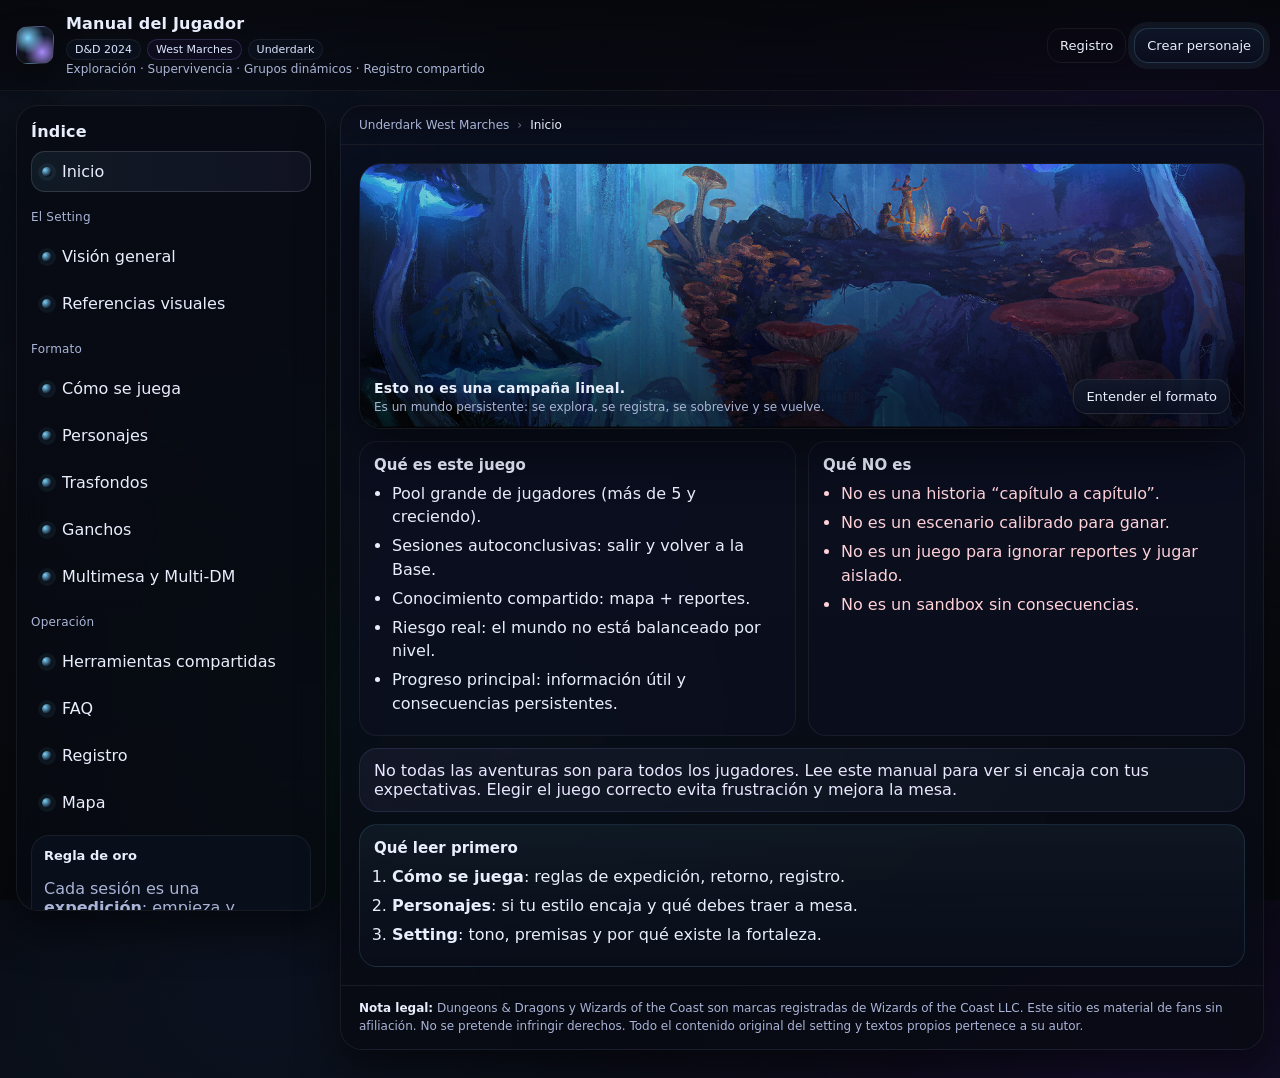
==== commit dacbbafd: "Actualización de contenido alfa" ====
--- a/index.html
+++ b/index.html
@@ -2,100 +2,59 @@
 <html lang="es">
 <head>
   <meta charset="utf-8" />
-  <meta name="viewport" content="width=device-width,initial-scale=1" />
-  <title>Manual del Jugador — Underdark West Marches (D&D REGLAS 2024)</title>
+  <meta name="viewport" content="width=device-width,initial-scale=1"/>
+  <title>Manual del Jugador — Underdark West Marches (D&D 2024)</title>
   <link rel="stylesheet" href="./styles.css?v=1" />
 </head>
 <body>
-
-<!-- Toggle sidebar móvil (CSS-only) --> 
-
-  <!-- Toggle sidebar móvil (CSS-only) -->
-  <input class="ui-toggle" type="checkbox" id="toggleNav" />
-  
-
-  <!-- “Router” CSS-only: cada radio muestra una página -->
-  <input class="route" type="radio" name="route" id="r-inicio" checked>
-<input class="route" type="radio" name="route" id="r-setting">
-<input class="route" type="radio" name="route" id="r-como">
-<input class="route" type="radio" name="route" id="r-personajes">
-<input class="route" type="radio" name="route" id="r-trasfondos">
-<input class="route" type="radio" name="route" id="r-multimesa">
-<input class="route" type="radio" name="route" id="r-herramientas">
-<input class="route" type="radio" name="route" id="r-faq">
-<input class="route" type="radio" name="route" id="r-registro">
-
-
+  <div class="fog" aria-hidden="true"></div>
 
   <header class="topbar">
-    <div class="brand">
-      <span class="sigil" aria-hidden="true"></span>
-      <div class="brandText">
-        <div class="titleRow">
+    <div class="topbarInner">
+      <div class="brand">
+        <span class="sigil" aria-hidden="true"></span>
+        <div class="brandText">
           <h1>Manual del Jugador</h1>
-          <span class="tag">D&D 2024</span>
-          <span class="tag tag2">West Marches</span>
+          <div class="tags">
+            <span class="tag">D&D 2024</span>
+            <span class="tag tag2">West Marches</span>
+            <span class="tag">Underdark</span>
+          </div>
+          <p class="subtitle">Exploración · Supervivencia · Grupos dinámicos · Registro compartido</p>
         </div>
-        <p class="subtitle">Underdark · Exploración · Supervivencia · Grupos dinámicos de jugadores</p>
+      </div>
+
+      <div class="topActions">
+        <a class="btn ghost" href="./registro.html">Registro</a>
+        <a class="btn primary" href="./personajes.html">Crear personaje</a>
       </div>
     </div>
-
-    <div class="topActions">
-      <label class="btn ghost mobileOnly" for="toggleNav" aria-label="Abrir menú">☰ Menú</label>
-      <label class="btn" for="r-registro">Registro</label>
-    </div>
   </header>
-
 
   <div class="shell">
     <aside class="sidebar">
       <div class="sidebarInner">
-        <div class="navHead">
-          <div class="navTitle">Índice</div>
-          <label class="btn ghost mobileOnly" for="toggleNav">Cerrar</label>
-        </div>
+        <div class="navTitle">Índice</div>
 
         <nav class="nav">
-        
-  <label class="navLink" for="r-registro">
-    <span class="dot"></span> Registro
-  </label>    
-          <label class="navLink" for="r-inicio">
-            <span class="dot"></span> Inicio
-          </label>
+          <a class="navLink" href="./index.html"><span class="dot"></span> Inicio</a>
 
-          <div class="navGroup">
-            <div class="navGroupTitle">El Setting</div>
-            <label class="navLink" for="r-setting">
-              <span class="dot"></span> Visión general
-            </label>
-          </div>
+          <div class="navGroupTitle">El Setting</div>
+          <a class="navLink" href="./setting.html"><span class="dot"></span> Visión general</a>
+          <a class="navLink" href="./referencias.html"><span class="dot"></span> Referencias visuales</a>
 
-          <div class="navGroup">
-            <div class="navGroupTitle">Formato</div>
-            <label class="navLink" for="r-como">
-              <span class="dot"></span> Cómo se juega
-            </label>
-            <label class="navLink" for="r-personajes">
-              <span class="dot"></span> Personajes
-            </label>
-            <label class="navLink" for="r-trasfondos">
-  <span class="dot"></span> Trasfondos
-</label>
-            <label class="navLink" for="r-multimesa">
-              <span class="dot"></span> Multimesa y Multi-DM
-            </label>
-          </div>
+          <div class="navGroupTitle">Formato</div>
+          <a class="navLink" href="./como-se-juega.html"><span class="dot"></span> Cómo se juega</a>
+          <a class="navLink" href="./personajes.html"><span class="dot"></span> Personajes</a>
+          <a class="navLink" href="./trasfondos.html"><span class="dot"></span> Trasfondos</a>
+          <a class="navLink" href="./ganchos.html"><span class="dot"></span> Ganchos</a>
+          <a class="navLink" href="./multimesa.html"><span class="dot"></span> Multimesa y Multi-DM</a>
 
-          <div class="navGroup">
-            <div class="navGroupTitle">Operación</div>
-            <label class="navLink" for="r-herramientas">
-              <span class="dot"></span> Herramientas compartidas
-            </label>
-            <label class="navLink" for="r-faq">
-              <span class="dot"></span> FAQ
-            </label>
-          </div>
+          <div class="navGroupTitle">Operación</div>
+          <a class="navLink" href="./herramientas.html"><span class="dot"></span> Herramientas compartidas</a>
+          <a class="navLink" href="./faq.html"><span class="dot"></span> FAQ</a>
+          <a class="navLink" href="./registro.html"><span class="dot"></span> Registro</a>
+          <a class="navLink" href="./mapa.html"><span class="dot"></span> Mapa</a>
         </nav>
 
         <div class="sidebarCard">
@@ -123,1152 +82,68 @@
         <div class="crumbs">
           <span class="crumb">Underdark West Marches</span>
           <span class="sep">›</span>
-          <span class="crumb current" id="crumbCurrent">Manual</span>
+          <span class="crumb current">Inicio</span>
         </div>
 
-        <!-- INICIO -->
-        <section class="page p-inicio" aria-labelledby="h-inicio">
-          <header class="pageHead">
-            <h2 id="h-inicio">Inicio</h2>
-            <p class="lead">
-              Esta es una campaña West Marches: múltiples jugadores, múltiples grupos, un mundo persistente.
-              No hay “camino principal”; hay expediciones.
-            </p>
-          </header>
+        <div class="docInner">
+          <div class="hero">
+            <!-- Reemplaza la imagen cuando quieras -->
+            <img src="./assets/img/hero-underdark.jpg" alt="Caverna del Underdark con bruma y luces bioluminiscentes">
+            <div class="heroOverlay" aria-hidden="true"></div>
+            <div class="heroCaption">
+              <div class="capText">
+                <b>Esto no es una campaña lineal.</b>
+                <span>Es un mundo persistente: se explora, se registra, se sobrevive y se vuelve.</span>
+              </div>
+              <a class="btn" href="./como-se-juega.html">Entender el formato</a>
+            </div>
+          </div>
 
-          <div class="grid two">
+          <div class="grid two" style="margin-top:12px;">
             <article class="panel">
               <h3>Qué es este juego</h3>
               <ul class="list">
                 <li>Pool grande de jugadores (más de 5 y creciendo).</li>
-                <li>Sesiones autoconclusivas: salir y volver a la Base. El viaje no necesariamente se narra si es muy extenso.</li>
+                <li>Sesiones autoconclusivas: salir y volver a la Base.</li>
                 <li>Conocimiento compartido: mapa + reportes.</li>
-                <li>Riesgo real: el mundo no está balanceado por nivel, deberán elegir sus peleas.</li>
-                <li>Una aventura centrada en el mundo y cómo es descubierto (Y enfrentado) por todos.</li>
-                <li>Una aventura centrada en el mundo y cómo es descubierto (Y enfrentado) por todos.</li>
+                <li>Riesgo real: el mundo no está balanceado por nivel.</li>
+                <li>Progreso principal: información útil y consecuencias persistentes.</li>
               </ul>
             </article>
 
             <article class="panel">
               <h3>Qué NO es</h3>
               <ul class="list warn">
-                <li>No es una historia lineal “capítulo a capítulo”.</li>
-                <li>No es un escenario donde todo está calibrado para ganar.</li>
-                <li>No es una aventura construida alrededor de personajes, los personajes deben ser construidos alrededor de lo que ofrece el setting.</li>
-                <li>No es para ignorar reportes y jugar aislado.</li>
-                <li>No es para quedarse en el pueblo fortaleza.</li>
-                <li>No es para salir del Underdark a ver a mi familia que extraño mucho.</li>
+                <li>No es una historia “capítulo a capítulo”.</li>
+                <li>No es un escenario calibrado para ganar.</li>
+                <li>No es un juego para ignorar reportes y jugar aislado.</li>
+                <li>No es un sandbox sin consecuencias.</li>
               </ul>
             </article>
           </div>
 
-        <p class="quote">
-              NO TODAS LAS AVENTURAS SON PARA TODOS LOS JUGADORES. Lee este manual para ver si encaja con tus expectativas. No hay nada peor que jugar a algo que no quieres. Elige tu juego, encuentra tu mesa, disfruta del rol <3.
-            </p>
+          <p class="quote">
+            No todas las aventuras son para todos los jugadores. Lee este manual para ver si encaja con tus expectativas.
+            Elegir el juego correcto evita frustración y mejora la mesa.
+          </p>
 
-          <div class="panel callout">
-            <h3>Cómo usar este manual</h3>
+          <div class="panel callout" style="margin-top:12px;">
+            <h3>Qué leer primero</h3>
             <ol class="list">
-              <li>Lee <b>El Setting</b> si quieres tono e imaginación.</li>
-              <li>Lee <b>Cómo se juega</b> si quieres entender el formato.</li>
-              <li>Lee <b>Personajes</b> si quieres saber si encajas.</li>
+              <li><b>Cómo se juega</b>: reglas de expedición, retorno, registro.</li>
+              <li><b>Personajes</b>: si tu estilo encaja y qué debes traer a mesa.</li>
+              <li><b>Setting</b>: tono, premisas y por qué existe la fortaleza.</li>
             </ol>
           </div>
-        </section>
-
-        <!-- SETTING (AQUÍ VA TU RESEÑA) -->
-        <section class="page p-setting" aria-labelledby="h-setting">
-          <header class="pageHead">
-            <h2 id="h-setting">El Setting · Visión general</h2>
-            <p class="lead">Una frontera sin mapas, una fortaleza reciente, y algo que aprende a observar.</p>
-          </header>
-
-          <article class="panel">
-            <h3>Reseña</h3>
-            <p>
-              Más allá de las rutas conocidas del Underdark, donde los mapas se vuelven conjeturas y la piedra parece
-              resistirse a ser nombrada, <b>una fortaleza ha sido erigida en el borde mismo de lo desconocido</b>.
-              No es un bastión antiguo ni una ciudad olvidada: es una presencia reciente, deliberada, construida con
-              la intención explícita de <b>mirar hacia un territorio que nunca antes fue explorado</b>.
-            </p>
-            <p>
-              La facción que sostiene esta fortaleza —cuyo verdadero alcance aún no está claro— actúa como ancla y punto
-              de retorno. Desde allí parten las expediciones, se intercambia información fragmentaria y se evalúan pérdidas.
-              Todo lo que existe más allá de sus muros <b>no tiene nombre, ni historia registrada, ni promesa de equilibrio</b>.
-            </p>
-            <p>
-              En estas profundidades, la <b>faerzress</b> no es un fenómeno aislado. Se manifiesta en <b>oleadas</b>,
-              alterando la percepción, distorsionando la magia y erosionando la noción del tiempo. Permanecer demasiado
-              tiempo bajo tierra <b>deja huellas</b>, aunque no siempre sean visibles de inmediato.
-            </p>
-            <p>
-              Y algo más ocurre: el Underdark responde. La mera <b>presencia de exploradores</b> comienza a hacerse notar.
-              Rutas que antes parecían vacías ahora muestran signos de observación. Ecos que no pertenecen a nadie.
-              Siluetas que no atacan, pero siguen. <b>Ser visto no implica ser comprendido</b>.
-            </p>
-            <p class="quote">
-              El Underdark no espera ser conquistado. Solo observa quién se atreve a entrar… y quién logra volver.
-            </p>
-          </article>
-
-          <div class="grid two">
-            <article class="panel">
-              <h3>Promesa de experiencia</h3>
-              <ul class="list">
-                <li>Misterio geográfico real (lo desconocido se descubre).</li>
-                <li>Tensión ambiental (tiempo, recursos, acecho).</li>
-                <li>Hallazgos útiles (rutas, refugios, puntos de interés).</li>
-              </ul>
-            </article>
-            <article class="panel">
-              <h3>Riesgos esperables</h3>
-              <ul class="list warn">
-                <li>Perderse o quedarse sin margen de retorno.</li>
-                <li>Ser observado, seguido o marcado.</li>
-                <li>Encuentros imposibles si se elige mal la ruta.</li>
-              </ul>
-            </article>
-          </div>
-        </section>
-
-        <!-- CÓMO SE JUEGA -->
-        <section class="page p-como" aria-labelledby="h-como">
-          <header class="pageHead">
-            <h2 id="h-como">Cómo se juega</h2>
-            <p class="lead">Expediciones, registro, consecuencias. El conocimiento es el verdadero progreso.</p>
-          </header>
-
-          <div class="panel">
-            <h3>Ciclo de una expedición</h3>
-            <ol class="list">
-              <li>Proponen objetivo (lugar + intención).</li>
-              <li>Forman party (4–6 ideal; el pool total puede ser 12+).</li>
-              <li>Salen desde la Base, exploran, deciden riesgo, vuelven.</li>
-              <li>Publican reporte y actualizan el mapa.</li>
-            </ol>
-          </div>
-
-          <div class="grid two">
-            <article class="panel">
-              <h3>El juego premia</h3>
-              <ul class="list">
-                <li>Plan de luz/visión y plan de retirada.</li>
-                <li>Lectura del entorno: señales, huellas, ecos.</li>
-                <li>Elegir peleas: negociar/huir también es jugar bien.</li>
-                <li>Registrar: reportes claros y útiles.</li>
-              </ul>
-            </article>
-            <article class="panel">
-              <h3>El juego castiga</h3>
-              <ul class="list warn">
-                <li>Entrar sin margen para volver.</li>
-                <li>Pelear por orgullo contra algo superior.</li>
-                <li>Separarse sin coordinación en un lugar hostil.</li>
-                <li>Ignorar el “reloj” de expedición.</li>
-              </ul>
-            </article>
-          </div>
-        </section>
-
-        <!-- PERSONAJES -->
-        <section class="page p-personajes" aria-labelledby="h-personajes">
-          <header class="pageHead">
-            <h2 id="h-personajes">Personajes</h2>
-            <p class="lead">Qué builds y estilos encajan (y cuáles sufren) en West Marches.</p>
-          </header>
-
-          <div class="grid two">
-            <article class="panel">
-              <h3>Encaja bien si…</h3>
-              <ul class="list ok">
-                <li>Disfrutas explorar sin guion fijo.</li>
-                <li>Aceptas que retirarse es una victoria.</li>
-                <li>Te gusta aportar fuera de combate.</li>
-                <li>Te motiva el progreso compartido (mapa/reportes).</li>
-              </ul>
-            </article>
-            <article class="panel">
-              <h3>Sufres si…</h3>
-              <ul class="list warn">
-                <li>Necesitas historia personal garantizada cada sesión.</li>
-                <li>Te frustra perder recursos o personajes por riesgo.</li>
-                <li>No quieres leer reportes ni coordinarte.</li>
-                <li>Buscas protagonismo único.</li>
-              </ul>
-            </article>
-          </div>
-
-          <article class="panel">
-            <h3>Checklist de supervivencia</h3>
-            <div class="grid two">
-              <ul class="list">
-                <li>Razón simple y repetible para explorar.</li>
-                <li>Herramientas: cuerda, kit, raciones, luz.</li>
-                <li>Rol claro (exploración/soporte/control/daño).</li>
-              </ul>
-              <ul class="list">
-                <li>Plan de retirada (cuándo y cómo vuelven).</li>
-                <li>Capacidad de colaborar y decidir rápido.</li>
-                <li>Interés real por el Registro.</li>
-              </ul>
-            </div>
-          </article>
-        </section>
-
-                <!-- TRASFONDOS -->
-        <section class="page p-trasfondos" aria-labelledby="h-trasfondos">
-          <header class="pageHead">
-            <h2 id="h-trasfondos">Trasfondos</h2>
-            <p class="lead">
-              En este West March, los trasfondos definen <b>qué sabes</b>, que te motiva, que roles aportas a bastión/fortaleza y qué rumores iniciales
-              puedes aportar al Registro. Cada trasfondo incluye <b>3 rumores</b> (no todos son confiables).
-            </p>
-          </header>
-
-          <article class="panel callout">
-            <h3>Regla de rumores</h3>
-            <ul class="list">
-              <li>Un rumor suele ser <b>mayormente cierto</b>.</li>
-              <li>Uno suele estar <b>incompleto o malinterpretado</b>.</li>
-              <li>Uno suele ser <b>peligroso</b> si se toma literal.</li>
-            </ul>
-          </article>
-
-          <div class="bgGrid">
-
-            <!-- 01 -->
-<article class="panel bgCard" id="bg-scout">
-  <div class="bgHeader">
-    <h3>1) Explorador (Scout)</h3>
-    <span class="bgTag">Exploración</span>
-  </div>
-
-  <div class="bgMedia">
-    <div class="bgThumb">
-      <div class="bgThumbEmpty">Sin imagen<br>por ahora</div>
-    </div>
-
-    <div>
-      <p class="muted">
-        El mundo ha cambiado, pero tu impulso por explorar no. La Infraoscuridad te llama y, pese a sus nuevos y extraños susurros, respondes. Nada ha podido apagar tu amor por recorrer el mundo.
-¿Qué tipos de lugares exploraste antes de la Infraoscuridad?
-¿Cuál fue el sitio más peligroso en el que estuviste?
-¿Qué estás buscando ahora?
-      </p>
-    </div>
-  </div>
-
-  <div class="bgCols">
-    <div>
-      <h4>Rasgo: Pionero intrépido</h4>
-      <p class="muted">
-        Eres un guía excepcional. Tu lectura del terreno vuelve el viaje más eficiente:
-        mientras tú navegas, la <b>velocidad de viaje del grupo se duplica</b>.
-      </p>
-
-      <div class="rumors">
-        <h4>Rumores (3)</h4>
-        <ul class="rumorList">
-          <li class="rumor">“Esta sección de la Infraoscuridad no habia sido encontrada antes porque...no existía...¿Qué la creó?”</li>
-          <li class="rumor">“Existe algo allí afuera que altera los sentidos del explorados más experimentado.”</li>
-          <li class="rumor">“Mientras más bajas en la Infraoscuridad, más dificil es volver a subir”</li>
-        </ul>
-      </div>
-    </div>
-
-    <aside class="bgMeta">
-      <h4>Competencias y equipo</h4>
-      <dl class="kv">
-        <div class="kvItem"><div class="kvKey">Habilidades</div><div class="kvVal">Manejo de Animales, Supervivencia</div></div>
-        <div class="kvItem"><div class="kvKey">Herramientas</div><div class="kvVal">Kit de herboristería</div></div>
-        <div class="kvItem"><div class="kvKey">Idiomas</div><div class="kvVal">1 idioma común</div></div>
-        <div class="kvItem"><div class="kvKey">Equipo</div><div class="kvVal">Kit de herboristería, un recuerdo de una tierra lejana, brújula, ropas comunes, 10 po</div></div>
-      </dl>
-    </aside>
-  </div>
-</article>
-
-<!-- 02 -->
-<article class="panel bgCard" id="bg-cartografo">
-  <div class="bgHeader">
-    <h3>2) Archivista (Archivist)</h3>
-    <span class="bgTag">Registro</span>
-  </div>
-
-  <div class="bgMedia">
-    <div class="bgThumb">
-      <div class="bgThumbEmpty">Sin imagen<br>por ahora</div>
-    </div>
-
-    <div>
-      <p class="muted">
-        Escuchaste historias de nuevos idiomas, culutras e historias ocultas en el Underdark. Sabes que es territorio no del todo explorado
-        y pudieses ser el primero en documentar nuevos descubrimientos. <b>¿Qué buscas?</b> ¿Por qué estos <b>secretos</b> son importantes para ti? ¿Que clase de <b>conocimiento</b> merece la pena descender a la peligrosa infraoscuridad? En la Fortaleza te enseñaron a tratar el Underdark como un texto vivo: marcas en piedra, dialectos subterráneos, ruinas sin autor y mapas que no coinciden.
-  Sales a registrar lo que nadie entiende todavía, porque en estas profundidades <b>la información vale más que el oro</b>.
-      </p>
-    </div>
-  </div>
-
-  <div class="bgCols">
-    <div>
-      <h4>Rasgo: Aptitud lingüística</h4>
-      <p class="muted">
-        Los Archivos de Las Paredes están abiertos para ti. Antes de un viaje, puedes pedir prestados materiales de traducción
-        para <b>1 idioma nuevo</b> (ver lista). Mientras lleves esos materiales, se te trata como si conocieras ese idioma.
-      </p>
-
-      <div class="rumors">
-        <h4>Rumores (3)</h4>
-        <ul class="rumorList">
-          <li class="rumor">“Hay un muro escrito en tres lenguas… y una cuarta que nadie reconoce.”</li>
-          <li class="rumor">“El Faezress interfiere con la teletransportación y adivinación.”</li>
-          <li class="rumor">“Un símbolo repetido aparece donde muere la luz. No es drow.”</li>
-        </ul>
-      </div>
-    </div>
-
-    <aside class="bgMeta">
-      <h4>Competencias y equipo</h4>
-      <dl class="kv">
-        <div class="kvItem"><div class="kvKey">Habilidades</div><div class="kvVal">Historia, Investigación</div></div>
-        <div class="kvItem"><div class="kvKey">Herramientas</div><div class="kvVal">—</div></div>
-        <div class="kvItem"><div class="kvKey">Idiomas</div><div class="kvVal">1 idioma común, 1 idioma nuevo</div></div>
-        <div class="kvItem"><div class="kvKey">Equipo</div><div class="kvVal">Pluma estilográfica, diario grande, libro raro (del idioma exótico elegido), ropas comunes, 15 po</div></div>
-      </dl>
-
-      <h4 style="margin-top:12px;">Idiomas nuevos (d8)</h4>
-      <ul class="rumorList">
-        <li class="rumor">1 Abisal</li>
-        <li class="rumor">2 Celestial</li>
-        <li class="rumor">3 Dracónico</li>
-        <li class="rumor">4 Enano</li>
-        <li class="rumor">5 Élfico</li>
-        <li class="rumor">6 Infernal</li>
-        <li class="rumor">7 Orco</li>
-        <li class="rumor">8 Silvano</li>
-      </ul>
-    </aside>
-  </div>
-</article>
-
-<!-- 03 -->
-<article class="panel bgCard" id="bg-minero">
-  <div class="bgHeader">
-    <h3>3) Saqueador (Plunderer)</h3>
-    <span class="bgTag">Botín</span>
-  </div>
-
-  <div class="bgMedia">
-    <div class="bgThumb">
-      <div class="bgThumbEmpty">Sin imagen<br>por ahora</div>
-    </div>
-
-    <div>
-      <p class="muted">
-        El Underdark está lleno de restos: caravanas perdidas, vitrinas selladas, campamentos devorados por la oscuridad.
-  Tú no vienes a “explorar”, vienes a <b>extraer valor</b> antes de que lo reclame otra cosa… o te reclame a ti.
-      </p>
-    </div>
-  </div>
-
-  <div class="bgCols">
-    <div>
-      <h4>Rasgo: Ojo para el valor</h4>
-      <p class="muted">
-        Tienes experiencia manejando objetos valiosos. Puedes estimar el <b>valor aproximado</b> de la mayoría de las cosas
-        y, por tus contactos, encontrar comprador al este para aquello que puedas tasar.
-        (Algunas reliquias pueden ser demasiado extrañas para evaluarlas así.)
-      </p>
-
-      <div class="rumors">
-        <h4>Rumores (3)</h4>
-        <ul class="rumorList">
-          <li class="rumor">“Dicen que este territorio es nuevo. Entonces, ¿Por qué hay tesoros?”</li>
-          <li class="rumor">“Alguien arriba compra arte en secreto. Paga más si viene con sangre.”</li>
-          <li class="rumor">“Una veta brillante no es mineral: es algo vivo que parece oro.”</li>
-        </ul>
-      </div>
-    </div>
-
-    <aside class="bgMeta">
-      <h4>Competencias y equipo</h4>
-      <dl class="kv">
-        <div class="kvItem"><div class="kvKey">Habilidades</div><div class="kvVal">Percepción, Sigilo</div></div>
-        <div class="kvItem"><div class="kvKey">Herramientas</div><div class="kvVal">Kit de falsificación</div></div>
-        <div class="kvItem"><div class="kvKey">Idiomas</div><div class="kvVal">1 idioma común</div></div>
-        <div class="kvItem"><div class="kvKey">Equipo</div><div class="kvVal">Kit de falsificación, pértiga de 10 pies, daga grabada en idioma extranjero, ropas comunes, 20 po</div></div>
-      </dl>
-
-      <h4 style="margin-top:12px;">Profesión previa (d8)</h4>
-      <ul class="rumorList">
-        <li class="rumor">1 Explorador</li>
-        <li class="rumor">2 Joyero</li>
-        <li class="rumor">3 Arqueólogo</li>
-        <li class="rumor">4 Aristócrata</li>
-        <li class="rumor">5 Artesano</li>
-        <li class="rumor">6 Artista</li>
-        <li class="rumor">7 Curador</li>
-        <li class="rumor">8 Minero</li>
-      </ul>
-    </aside>
-  </div>
-</article>
-
-<!-- 04 -->
-<article class="panel bgCard" id="bg-erudito">
-  <div class="bgHeader">
-    <h3>4) Taumaturgo (Thaumaturge)</h3>
-    <span class="bgTag">Arcano</span>
-  </div>
-
-  <div class="bgMedia">
-    <div class="bgThumb">
-      <div class="bgThumbEmpty">Sin imagen<br>por ahora</div>
-    </div>
-
-    <div>
-      <p class="muted">
-        La ciencia y la investigación luchan por explicar los efectos del Faezress en el mundo, pero tú has jurado seguir intentándolo. Has trabajado desentrañando los misterios de lo arcano, reescribiendo las leyes de la naturaleza a medida que las descubres.
-Ahora has venido a la infraoscuridad, el lugar donde se concentra esta extraña energía. <b>¿Qué esperas encontrar aquí?</b>
-
-¿Qué tipo de investigación realizaste antes?
-¿Cómo ven tus colegas esta expedición?
-¿Qué respuestas esperas encontrar?
-      </p>
-    </div>
-  </div>
-
-  <div class="bgCols">
-    <div>
-      <h4>Rasgo: Aprendizajes arcanos</h4>
-      <p class="muted">
-        Tus estudios te dan intuiciones que otros no tienen. Una vez por viaje, puedes intentar <b>identificar propiedades</b>
-        de un objeto mágico. Puede que sigas sin comprenderlo del todo, pero este proceso <b>sí revela maldiciones</b>.
-        También puedes hacerlo una vez durante cada periodo de inactividad.
-      </p>
-
-      <div class="rumors">
-        <h4>Rumores (3)</h4>
-        <ul class="rumorList">
-          <li class="rumor">“De ser controlado, el Faezress podría volverse energía para alimentar una maquina de...”</li>
-          <li class="rumor">“Los objetos mágicos expuestos al Faezress se vuelven inestables.”</li>
-          <li class="rumor">“El Faezress suele dañar la tinta de los libros”</li>
-        </ul>
-      </div>
-    </div>
-
-    <aside class="bgMeta">
-      <h4>Competencias y equipo</h4>
-      <dl class="kv">
-        <div class="kvItem"><div class="kvKey">Habilidades</div><div class="kvVal">Arcanos, Juego de Manos</div></div>
-        <div class="kvItem"><div class="kvKey">Herramientas</div><div class="kvVal">—</div></div>
-        <div class="kvItem"><div class="kvKey">Idiomas</div><div class="kvVal">2 idiomas comunes</div></div>
-        <div class="kvItem"><div class="kvKey">Equipo</div><div class="kvVal">Foco arcano o bolsa de componentes, lupa, libro con tus estudios arcanos, ropas comunes, 10 po</div></div>
-      </dl>
-    </aside>
-  </div>
-</article>
-
-<!-- 05 -->
-<article class="panel bgCard" id="bg-mensajero">
-  <div class="bgHeader">
-    <h3>5) Terrateniente (Landed)</h3>
-    <span class="bgTag">Influencia</span>
-  </div>
-
-  <div class="bgMedia">
-    <div class="bgThumb">
-      <div class="bgThumbEmpty">Sin imagen<br>por ahora</div>
-    </div>
-
-    <div>
-      <p class="muted">
-        La infraoscuridad es una mina de oportunidades sin reclamar, y tu derecho de nacimiento es una de ellas. 
-        La riqueza de tu familia —sea por herencia, astucia o medios cuestionables— te ha asegurado el acceso e influencia en la fortaleza. Pero será tu temple el que determine si triunfas. Cielo en llamas, dinero o influencia: hay mucho que reclamar.
-¿De dónde provienen tu riqueza e influencia? ¿Por qué dejaste la superficie? ¿Qué intentas demostrar yendo a la Infraoscruidad?
-      </p>
-    </div>
-  </div>
-
-  <div class="bgCols">
-    <div>
-      <h4>Rasgo: Propiedades aristocráticas</h4>
-      <p class="muted">
-        Tu familia te otorgó una propiedad dentro de la fortaleza, con una casa grande y un sirviente/administrador
-        que la mantiene por ti (no viaja contigo).
-        Durante tiempos muertos, puedes influir de forma concreta en la estructura de Las Paredes: permisos, impuestos, favores,
-        obras, contratos.
-      </p>
-
-      <div class="rumors">
-        <h4>Rumores (3)</h4>
-        <ul class="rumorList">
-          <li class="rumor">“Esta expedición está siendo financiada por un noble que no quiere ser identificado.”</li>
-          <li class="rumor">“Seguir descendiendo requerirá equipo especializado. Aquí hay una gran oportunidad de negocio para mi y mi familia.”</li>
-          <li class="rumor">“Si esta pequeña compañía sigue prosperando y creciendo, la fortaleza deberá seguir expandiendose. Alguien debe encargarse de eso.”</li>
-        </ul>
-      </div>
-    </div>
-
-    <aside class="bgMeta">
-      <h4>Competencias y equipo</h4>
-      <dl class="kv">
-        <div class="kvItem"><div class="kvKey">Habilidades</div><div class="kvVal">Engaño, Persuasión</div></div>
-        <div class="kvItem"><div class="kvKey">Herramientas</div><div class="kvVal">1 tipo de juego (naipes, dados, etc.)</div></div>
-        <div class="kvItem"><div class="kvKey">Idiomas</div><div class="kvVal">1 idioma común</div></div>
-        <div class="kvItem"><div class="kvKey">Equipo</div><div class="kvVal">Juego de apuestas, reloj de bolsillo familiar, pase de diligencia, ropas finas, 25 po</div></div>
-      </dl>
-    </aside>
-  </div>
-</article>
-
-<!-- 06 -->
-<article class="panel bgCard" id="bg-superviviente">
-  <div class="bgHeader">
-    <h3>6) Marcado por lo Sobrenatural (Haunted)</h3>
-    <span class="bgTag">Maldición</span>
-  </div>
-
-  <div class="bgMedia">
-    <div class="bgThumb">
-      <div class="bgThumbEmpty">Sin imagen<br>por ahora</div>
-    </div>
-
-    <div>
-      <p class="muted">
-        Algo no solo abrió neuvos pasajes en el Underdark: abrió puertas a cosas más oscuras. 
-        Tuviste un encuentro breve con lo sobrenatural que te dejó una marca: una maldición menor, un cambio físico, un miedo profundo o una racha de infortunio.
-Este encuentro te empujó a buscar respuestas, venganza o paz.
-      </p>
-    </div>
-  </div>
-
-  <div class="bgCols">
-    <div>
-      <h4>Rasgo: Recuerdo maldito</h4>
-      <p class="muted">
-        Tienes un “memento” ligado a tu encuentro. Pase lo que pase, el objeto vuelve a ti al día siguiente.
-        Es claramente inquietante, la gente común desconfía, pero puedes usarlo como <b>foco de lanzamiento de conjuros</b>.
-      </p>
-
-      <div class="rumors">
-        <h4>Rumores (3)</h4>
-        <ul class="rumorList">
-          <li class="rumor">“Hay objetos que regresan solos… y cada retorno se siente ‘más pesado’.”</li>
-          <li class="rumor">“Las marcas no atraen monstruos. Atraen ‘momentos’ malos.”</li>
-          <li class="rumor">“Si tu memento deja de volver… es porque tú no volviste del todo.”</li>
-        </ul>
-      </div>
-    </div>
-
-    <aside class="bgMeta">
-      <h4>Competencias y equipo</h4>
-      <dl class="kv">
-        <div class="kvItem"><div class="kvKey">Habilidades</div><div class="kvVal">Naturaleza, Religión</div></div>
-        <div class="kvItem"><div class="kvKey">Herramientas</div><div class="kvVal">1 instrumento musical, kit de herboristería</div></div>
-        <div class="kvItem"><div class="kvKey">Idiomas</div><div class="kvVal">—</div></div>
-        <div class="kvItem"><div class="kvKey">Equipo</div><div class="kvVal">Instrumento musical, kit de herboristería, escrito críptico ligado a tu maldición, ropas comunes, 5 po</div></div>
-      </dl>
-
-      <h4 style="margin-top:12px;">Memento (d8)</h4>
-      <ul class="rumorList">
-        <li class="rumor">1 Brújula rota que apunta al peligro</li>
-        <li class="rumor">2 Anillo que quema al acercarte a la muerte</li>
-        <li class="rumor">3 Relicario con un retrato que cambia (de alguien que nunca conociste)</li>
-        <li class="rumor">4 Reloj que avanza hacia medianoche mientras más vas hacia lo profundo.</li>
-        <li class="rumor">5 Aros que susurran amenazas que no logras entender.</li>
-        <li class="rumor">6 Pluma que escribe con tu sangre.</li>
-        <li class="rumor">7 Tatuaje cambiante que muestra tu pesadilla.</li>
-        <li class="rumor">8 Un ojo cuya pupila parece una noche estrellada.</li>
-      </ul>
-    </aside>
-  </div>
-</article>
-
-<!-- 07 -->
-<article class="panel bgCard" id="bg-cazador">
-  <div class="bgHeader">
-    <h3>7) Cazador (Hunter)</h3>
-    <span class="bgTag">Rastreo</span>
-  </div>
-
-  <div class="bgMedia">
-    <div class="bgThumb">
-      <div class="bgThumbEmpty">Sin imagen<br>por ahora</div>
-    </div>
-
-    <div>
-      <p class="muted">
-        Disfrutas la emoción de la caza, la adrenalina de acorralar a tu presa. Ya sea una bestia, un monstruo o alguien con precio por su cabeza, te especializas en rastrear objetivos. Criminales que huyen de la sociedad o criaturas nacidas en la profundidades: en la infraoscuridad hay presas de sobra.
-        ¿Dónde aprendiste a cazar?
-        ¿Qué tipo de presa prefieres?
-        ¿Qué esperas ganar cazando en estas tierras?
-      </p>
-    </div>
-  </div>
-
-  <div class="bgCols">
-    <div>
-      <h4>Rasgo: Rastreador experto</h4>
-      <p class="muted">
-        El rastro de tu presa no se te escapa. Una vez por viaje, puedes elegir una criatura de la que hayas oído hablar.
-        Sabes <b>qué buscar</b> para encontrar su rastro (o dónde conseguir información sobre dónde encontrarla).
-        Puede ser específico (“el jabalí que robó raciones”) o general (“algo que haga buen filete”).
-      </p>
-
-      <div class="rumors">
-        <h4>Rumores (3)</h4>
-        <ul class="rumorList">
-          <li class="rumor">“Si hay un tunel lo suficientemente grande, habrá alguna criatura del mismo tamaño que se haya hecho paso através de el.”</li>
-          <li class="rumor">“Hay monstruosidades que no deberían estar aqui en la infraoscuridad.”</li>
-          <li class="rumor">“Cualquier criatura que haya aprendido a adaptarse al Faezress (o a alimentarse de él) supondrá una amenaza inesperada.”</li>
-        </ul>
-      </div>
-    </div>
-
-    <aside class="bgMeta">
-      <h4>Competencias y equipo</h4>
-      <dl class="kv">
-        <div class="kvItem"><div class="kvKey">Habilidades</div><div class="kvVal">Naturaleza, Supervivencia</div></div>
-        <div class="kvItem"><div class="kvKey">Herramientas</div><div class="kvVal">1 tipo de herramientas de artesano</div></div>
-        <div class="kvItem"><div class="kvKey">Idiomas</div><div class="kvVal">1 idioma común</div></div>
-        <div class="kvItem"><div class="kvKey">Equipo</div><div class="kvVal">Herramientas de artesano (1), trampa de caza, recuerdo de una cacería, ropas comunes, 10 po</div></div>
-      </dl>
-    </aside>
-  </div>
-</article>
-
-<!-- 08 -->
-<article class="panel bgCard" id="bg-ruinas">
-  <div class="bgHeader">
-    <h3>8) Forajido (Outlaw)</h3>
-    <span class="bgTag">Crimen</span>
-  </div>
-
-  <div class="bgMedia">
-    <div class="bgThumb">
-      <div class="bgThumbEmpty">Sin imagen<br>por ahora</div>
-    </div>
-
-    <div>
-      <p class="muted">
-        La infraoscuridad es un lugar peligroso y caótico, pero sabes que la sociedad que ahi se intenta instalar es solo una capa delgada que lo cubre. 
-        Has vivido al margen durante mucho tiempo, pero tu pasado finalmente te alcanzó. Aquí, en las profundidades, todos tienen una hoja en blanco.
-        ¿Cuál fue tu crimen?
-        ¿De quién huyes?
-        ¿Te has arrepentido… o solo estás esperando otra oportunidad?
-      </p>
-    </div>
-  </div>
-
-  <div class="bgCols">
-    <div>
-      <h4>Rasgo: Botín del pasado</h4>
-      <p class="muted">
-        Conservas algo valioso de tu vida criminal que te llevó al oeste.
-        Elige una opción del d8 (o crea otra con aprobación del DM).
-      </p>
-
-      <div class="rumors">
-        <h4>Rumores (3)</h4>
-        <ul class="rumorList">
-          <li class="rumor">“Un territorio desconocido es un lugar donde no hay vigilancia. Buen lugar para "hacer cosas" sin dejar evidencia.”</li>
-          <li class="rumor">“Aún más abajo en la infraoscuridad, hay un lugar donde realmente se puede volver a nacer, pero nunca más volver.”</li>
-          <li class="rumor">“Mientras mayor es la oscuridad, más oscuros y siniestros son los delitos que se pueden realizar.”</li>
-        </ul>
-      </div>
-    </div>
-
-    <aside class="bgMeta">
-      <h4>Competencias y equipo</h4>
-      <dl class="kv">
-        <div class="kvItem"><div class="kvKey">Habilidades</div><div class="kvVal">Engaño, Juego de Manos</div></div>
-        <div class="kvItem"><div class="kvKey">Herramientas</div><div class="kvVal">Kit de disfraz, herramientas de ladrón</div></div>
-        <div class="kvItem"><div class="kvKey">Idiomas</div><div class="kvVal">—</div></div>
-        <div class="kvItem"><div class="kvKey">Equipo</div><div class="kvVal">Kit de disfraz, herramientas de ladrón, recordatorio de un crimen, ropas comunes, 15 po</div></div>
-      </dl>
-
-      <h4 style="margin-top:12px;">Botín (d8)</h4>
-      <ul class="rumorList">
-        <li class="rumor">1 Mapa obtuso al escondite de un amigo perdido</li>
-        <li class="rumor">2 Tomo críptico de un aristócrata excéntrico</li>
-        <li class="rumor">3 Daga dorada que “tira” hacia abajo.</li>
-        <li class="rumor">4 Gema que revela un paisaje al sostenerla contra la luz</li>
-        <li class="rumor">5 Pistola elaborada con un número rúnico grabado</li>
-        <li class="rumor">6 Criatura extraña que nunca habias visto. (Un Flumph)</li>
-        <li class="rumor">7 Mazo metálico con monstruos “regios” y bizarros</li>
-        <li class="rumor">8 Retrato de un lugar que solo viste en sueños</li>
-      </ul>
-    </aside>
-  </div>
-</article>
-
-<!-- 09 -->
-<article class="panel bgCard" id="bg-quartermaster">
-  <div class="bgHeader">
-    <h3>9) Manitas / Inventor (Tinkerer)</h3>
-    <span class="bgTag">Ingeniería</span>
-  </div>
-
-  <div class="bgMedia">
-    <div class="bgThumb">
-      <div class="bgThumbEmpty">Sin imagen<br>por ahora</div>
-    </div>
-
-    <div>
-      <p class="muted">
-        La Fortaleza se sostiene con remiendos: poleas, sellos, lámparas, filtros, mecanismos que fallan justo cuando no deberían.
-  Tú bajas para improvisar soluciones en campo y volver con prototipos, porque en el Underdark <b>sobrevive quien arregla</b>.
-      </p>
-    </div>
-  </div>
-
-  <div class="bgCols">
-    <div>
-      <h4>Rasgo: Ingenio sin riendas</h4>
-      <p class="muted">
-        Tu creatividad creció trabajando con otros inventores en el Taller.
-        Una vez por viaje, puedes crear un objeto mundano de las tablas de equipo (o inventar uno nuevo)
-        durante un descanso corto: valor máximo <b>20 po</b> y tamaño máximo <b>Pequeño</b>.
-        Si decides inventar algo, tira en la tabla de fallas: al final del viaje, el objeto se rompe y no vale nada.
-      </p>
-
-      <div class="rumors">
-        <h4>Rumores (3)</h4>
-        <ul class="rumorList">
-          <li class="rumor">“Algunos mecanismos funcionan perfecto… hasta que los llevas a una zona ‘cargada’.”</li>
-          <li class="rumor">“Hay planos viejos que se corrigen solos, como si alguien escribiera encima por las noches.”</li>
-          <li class="rumor">“El ‘fuego del cielo’ sirve de combustible, pero atrae cosas que lo huelen.”</li>
-        </ul>
-      </div>
-    </div>
-
-    <aside class="bgMeta">
-      <h4>Competencias y equipo</h4>
-      <dl class="kv">
-        <div class="kvItem"><div class="kvKey">Habilidades</div><div class="kvVal">Arcanos, Investigación</div></div>
-        <div class="kvItem"><div class="kvKey">Herramientas</div><div class="kvVal">1 tipo de herramientas de artesano, herramientas de manitas</div></div>
-        <div class="kvItem"><div class="kvKey">Idiomas</div><div class="kvVal">—</div></div>
-        <div class="kvItem"><div class="kvKey">Equipo</div><div class="kvVal">Herramientas de artesano (1), herramientas de manitas, estuche de planos, gafas, ropas comunes, 15 po</div></div>
-      </dl>
-
-      <h4 style="margin-top:12px;">Fallas (d8)</h4>
-      <ul class="rumorList">
-        <li class="rumor">1 Explota 5% del tiempo (3d6 daño de fuego al usuario)</li>
-        <li class="rumor">2 Se hace añicos si alguien más lo toca</li>
-        <li class="rumor">3 Falla 10% del tiempo</li>
-        <li class="rumor">4 Funciona 50% del tiempo</li>
-        <li class="rumor">5 Se adhiere con fuerza a todo lo que toca</li>
-        <li class="rumor">6 Se calienta muchísimo tras cada uso</li>
-        <li class="rumor">7 Chilla fuerte con cada uso</li>
-        <li class="rumor">8 Sin falla</li>
-      </ul>
-    </aside>
-  </div>
-</article>
-
-<!-- 10 -->
-<article class="panel bgCard" id="bg-agente">
-  <div class="bgHeader">
-    <h3>10) Sacerdote (Priest)</h3>
-    <span class="bgTag">Fe</span>
-  </div>
-
-  <div class="bgMedia">
-    <div class="bgThumb">
-      <div class="bgThumbEmpty">Sin imagen<br>por ahora</div>
-    </div>
-
-    <div>
-      <p class="muted">
-        En la infraoscuridad el abrazo de los Dioses está prácticamente ausente. Todos coinciden en que la devoción verdadera concede bendiciones reales y poder tangible.
-Algunos lo llaman milagro; otros, herejía. Tus dioses han otorgado poder para bendecir a quienes necesitan valor para lanzarse a lo desconocido, sabiduría para enfrentar lo incomprensible y fe para soportar lo insoportable.
-
-¿Qué crees realmente?
-¿Por qué tu fe te trajo aquí?
-¿Qué buscas en estas tierras?</b>.
-      </p>
-    </div>
-  </div>
-
-  <div class="bgCols">
-    <div>
-      <h4>Rasgo: Bendición de los fieles</h4>
-      <p class="muted">
-        Sigues una fe (o un credo) y reconoces a quienes la siguen… y ellos te reconocen.
-        Te darán refugio y ayuda salvo razones fuertes para no hacerlo.
-        Tu fe ha establecido un templo/iglesia en (o cerca del) la fortaleza, que puedes usar como hogar y lugar de sermones.
-      </p>
-
-      <div class="rumors">
-        <h4>Rumores (3)</h4>
-        <ul class="rumorList">
-          <li class="rumor">“Las sanaciones de heridas mortales dejan una marca en la piel. Recordatorio de que algo de ti se fué aunque sea por un instante de este plano.”</li>
-          <li class="rumor">“La infraoscuridad es un gran templo, todos quienes transitan en él alientan de alguna manear a sus deidades o entidades.”</li>
-          <li class="rumor">“En un lugar tan oscuro como este, deidades y entidades poderosas pueden hacerse del poder y encontrar adoradores sin que ellos siquiera se den cuenta.”</li>
-        </ul>
-      </div>
-    </div>
-
-    <aside class="bgMeta">
-      <h4>Competencias y equipo</h4>
-      <dl class="kv">
-        <div class="kvItem"><div class="kvKey">Habilidades</div><div class="kvVal">Medicina, Religión</div></div>
-        <div class="kvItem"><div class="kvKey">Herramientas</div><div class="kvVal">—</div></div>
-        <div class="kvItem"><div class="kvKey">Idiomas</div><div class="kvVal">1 idioma común y Celestial</div></div>
-        <div class="kvItem"><div class="kvKey">Equipo</div><div class="kvVal">Símbolo sagrado, instrumento de oración (libro/cuentas/rueda, etc.), kit de sanador, vestimentas, ropas comunes, 15 po</div></div>
-      </dl>
-
-      <h4 style="margin-top:12px;">Acolito de:</h4>
-      <ul class="rumorList">
-        <li class="rumor">1 Mystra</li>
-        <li class="rumor">2 Kelemvor</li>
-        <li class="rumor">3 Lathander</li>
-        <li class="rumor">4 Azuth</li>
-        <li class="rumor">5 Torm</li>
-        <li class="rumor">6 Oghma</li>
-        <li class="rumor">7 Shar</li>
-        <li class="rumor">8 Selûne</li>
-      </ul>
-    </aside>
-  </div>
-</article>
-
-<!-- 11 -->
-<article class="panel bgCard" id="bg-custodio">
-  <div class="bgHeader">
-    <h3>11) Veterano (Veteran)</h3>
-    <span class="bgTag">Guerra</span>
-  </div>
-
-  <div class="bgMedia">
-    <div class="bgThumb">
-      <div class="bgThumbEmpty">Sin imagen<br>por ahora</div>
-    </div>
-
-    <div>
-      <p class="muted">
-        Ya aprendiste lo que hace el miedo sostenido: turnos largos, emboscadas, decisiones brutales con poca información.
-  En el Underdark tu calma es un recurso: sabes cuándo avanzar, cuándo cubrir retirada y cuándo <b>cortar pérdidas</b>.
-      </p>
-    </div>
-  </div>
-
-  <div class="bgCols">
-    <div>
-      <h4>Rasgo: Arma del guerrero</h4>
-      <p class="muted">
-        El arma de fuego que posees es la que usaste en la guerra: cuando se descubrió el “fuego del cielo”,
-        se aplicó rápido a la guerra para terminarla antes.
-        Elige 1 propiedad del d8. Además, esta arma ha sido usada extensivamente por ti y es inútil en manos ajenas.
-      </p>
-
-      <div class="rumors">
-        <h4>Rumores (3)</h4>
-        <ul class="rumorList">
-          <li class="rumor">“Hay veteranos que oyen ‘órdenes’ en el viento del oeste… y obedecen sin saber.”</li>
-          <li class="rumor">“Ciertas armas recuerdan. Si las desenvainas, atraen lo que mataron.”</li>
-          <li class="rumor">“Un batallón desapareció en una grieta. A veces su marcha se escucha todavía.”</li>
-        </ul>
-      </div>
-    </div>
-
-    <aside class="bgMeta">
-      <h4>Competencias y equipo</h4>
-      <dl class="kv">
-        <div class="kvItem"><div class="kvKey">Habilidades</div><div class="kvVal">Acrobacias, Atletismo</div></div>
-        <div class="kvItem"><div class="kvKey">Herramientas</div><div class="kvVal">Monturas, 1 tipo de juego</div></div>
-        <div class="kvItem"><div class="kvKey">Idiomas</div><div class="kvVal">—</div></div>
-        <div class="kvItem"><div class="kvKey">Equipo</div><div class="kvVal">Arma de fuego, juego (1), daga con el símbolo de tu escuadrón, uniforme con insignias, ropas comunes, 10 po</div></div>
-      </dl>
-
-      <h4 style="margin-top:12px;">Propiedades (d8)</h4>
-      <ul class="rumorList">
-        <li class="rumor">1 Elige una subraza humanoide: +1 a ataques contra esa subraza</li>
-        <li class="rumor">2 Dispara en silencio</li>
-        <li class="rumor">3 Usa la mitad de munición</li>
-        <li class="rumor">4 Hace daño contundente</li>
-        <li class="rumor">5 Se recarga sola (no elimina “recarga”)</li>
-        <li class="rumor">6 Su alcance aumenta en 20 pies</li>
-        <li class="rumor">7 Tiene una hoja oculta (1d6)</li>
-        <li class="rumor">8 Puede disparar una bengala</li>
-      </ul>
-    </aside>
-  </div>
-</article>
-
-<!-- 12 -->
-<article class="panel bgCard" id="bg-vigía">
-  <div class="bgHeader">
-    <h3>12) La Ley (Law)</h3>
-    <span class="bgTag">Autoridad</span>
-  </div>
-
-  <div class="bgMedia">
-    <div class="bgThumb">
-      <div class="bgThumbEmpty">Sin imagen<br>por ahora</div>
-    </div>
-
-    <div>
-      <p class="muted">
-        La Fortaleza necesita reglas claras: quién sale, qué se trae, qué se reporta y qué queda sellado.
-  Tú no impones justicia “bonita”; impones orden operativo, porque en el Underdark una falta pequeña puede convertirse en <b>tragedia para todos</b>.
-      </p>
-    </div>
-  </div>
-
-  <div class="bgCols">
-    <div>
-      <h4>Rasgo: Posición de autoridad</h4>
-      <p class="muted">
-        Eres representante de la ley: la gente común te respeta o te teme.
-        Puedes impartir justicia como lo consideres correcto en el oeste; salvo una razón fuerte,
-        la mayoría acatará tu autoridad.
-        Durante tiempos muertos, podrías organizar <b>juicios</b> para criminales capturados.
-      </p>
-
-      <div class="rumors">
-        <h4>Rumores (3)</h4>
-        <ul class="rumorList">
-          <li class="rumor">“Hay delitos que el oeste ‘castiga’ solo, y no le gusta que lo interrumpan.”</li>
-          <li class="rumor">“Un juez antiguo sigue dictando sentencias… desde una sala sin puertas.”</li>
-          <li class="rumor">“Si encarcelas a alguien demasiado cerca de ciertas grietas, algo viene a ‘reclamarlo’.”</li>
-        </ul>
-      </div>
-    </div>
-
-    <aside class="bgMeta">
-      <h4>Competencias y equipo</h4>
-      <dl class="kv">
-        <div class="kvItem"><div class="kvKey">Habilidades</div><div class="kvVal">Perspicacia, Intimidación</div></div>
-        <div class="kvItem"><div class="kvKey">Herramientas</div><div class="kvVal">Monturas</div></div>
-        <div class="kvItem"><div class="kvKey">Idiomas</div><div class="kvVal">1 idioma común</div></div>
-        <div class="kvItem"><div class="kvKey">Equipo</div><div class="kvVal">Placa/insignia de la ley, grilletes, retrato pequeño de alguien del este, ropas comunes, 10 po</div></div>
-      </dl>
-    </aside>
-  </div>
-</article>
-
-
-        </section> <!-- ✅ CIERRE DE TRASFONDOS -->
-
-        <!-- MULTIMESA -->
-        <section class="page p-multimesa" aria-labelledby="h-multimesa">
-          <header class="pageHead">
-            <h2 id="h-multimesa">Multimesa y Multi-DM</h2>
-            <p class="lead">Reglas simples para que el mundo no se rompa cuando crezca.</p>
-          </header>
-
-          <div class="grid two">
-            <article class="panel">
-              <h3>Canon</h3>
-              <ul class="list">
-                <li>Oficial es lo que queda en el Registro (reporte + mapa).</li>
-                <li>Si no está registrado, no cuenta como hecho.</li>
-                <li>Los cambios grandes se anuncian en el tablón.</li>
-              </ul>
-            </article>
-            <article class="panel">
-              <h3>Coordinación futura con más DMs</h3>
-              <ul class="list">
-                <li>Un calendario único de expediciones.</li>
-                <li>Regla de paralelismo para zonas “ocupadas” por fecha ficticia.</li>
-                <li>Paquete DM: tono/letalidad/recompensas consistentes.</li>
-              </ul>
-            </article>
-          </div>
-        </section>
-
-        <!-- HERRAMIENTAS -->
-        <section class="page p-herramientas" aria-labelledby="h-herramientas">
-          <header class="pageHead">
-            <h2 id="h-herramientas">Herramientas compartidas</h2>
-            <p class="lead">Sin esto, un West Marches se desordena. Con esto, se vuelve adictivo.</p>
-          </header>
-
-          <div class="grid two">
-            <article class="panel">
-              <h3>Lo mínimo</h3>
-              <ul class="list">
-                <li>Mapa compartido (rutas/zonas/refugios).</li>
-                <li>Registro de expediciones (reportes breves y claros).</li>
-                <li>Roster (personajes, nivel, estado).</li>
-                <li>Tablón (rumores/contratos/objetivos).</li>
-              </ul>
-            </article>
-
-            <article class="panel">
-              <h3>Plantilla de reporte</h3>
-              <pre class="code">Fecha:
-Party:
-Objetivo:
-Ruta:
-Hallazgos:
-Amenazas:
-Botín:
-Pendientes:
-Notas para otros grupos:</pre>
-            </article>
-          </div>
-        </section>
-
-        
-         <!-- REGISTRO -->
-<section class="page p-registro" aria-labelledby="h-registro">
-  <header class="pageHead">
-    <h2 id="h-registro">Registro de Expediciones</h2>
-    <p class="lead">
-      Archivo oficial de la fortaleza.  
-      Todo lo validado aquí es canon.
-    </p>
-  </header>
-
-  <article class="panel callout">
-    <h3>Norma del Registro</h3>
-    <p class="muted">
-      Toda expedición debe entregar reporte escrito, cartografía o evidencia útil.
-      Sin registro, no hay progreso.
-    </p>
-  </article>
-
-  <!-- EJEMPLO DE ENTRADA -->
-  <article class="panel logEntry prologue">
-  <div class="logHead">
-    <div>
-      <h3>Registro #000 — “El Comunicado”</h3>
-      <p class="muted">Entrada fundacional · Apertura de operaciones</p>
-    </div>
-    <span class="entryType">Fundacional</span>
-  </div>
-
-  <ul class="logMeta">
-    <li><b>Fecha:</b> Registro inicial</li>
-    <li><b>Party:</b> —</li>
-    <li><b>Objetivo:</b> Notificar a facción aliada (por definir) y solicitar exploradores calificados</li>
-    <li><b>Ruta:</b> Comunicaciones externas desde la Fortaleza</li>
-    <li><b>Hallazgos:</b> Confirmación de frontera no cartografiada en el Underdark</li>
-    <li><b>Amenazas:</b> Oleadas de faerzress; aumento de acecho ante presencia sostenida</li>
-    <li><b>Botín:</b> —</li>
-    <li><b>Pendientes:</b> Recepción de exploradores, guías, cartógrafos y especialistas de logística</li>
-    <li><b>Notas para otros grupos:</b> Toda expedición inicia y termina en la Fortaleza; reporte obligatorio</li>
-  </ul>
-
-  <p class="logText">
-    Se ha emitido el comunicado oficial. La Fortaleza operará como punto de retorno, reabastecimiento básico
-    y archivo central de conocimiento compartido. Toda información útil deberá registrarse con precisión para
-    reducir pérdidas y sostener operaciones multigrupo.
-  </p>
-</article>
-</section>
-        <section class="page p-faq" aria-labelledby="h-faq">
-  <header class="pageHead">
-    <h2 id="h-faq">FAQ</h2>
-    <p class="lead">Respuestas cortas y reglas que sostienen el formato sin discusión eterna.</p>
-  </header>
-
-  <!-- REGLAS FUNDAMENTALES -->
-  <article class="panel rulesBox">
-    <div class="rulesHead">
-      <h3>Reglas fundamentales</h3>
-      <span class="badge">se aplican siempre</span>
-    </div>
-
-    <ul class="rulesList">
-      <li>
-        <div class="ruleTitle">D&D 2024</div>
-        <p class="muted">
-          Para efectos de este west march, utilizaremos las reglas básicas de D&D 2024 (Manual del Jugador, Guía del DM y Manual de Monstruos).
-        </p>
-      </li>  
-
-      <li>
-        <div class="ruleTitle">Peso y carga</div>
-        <p class="muted">
-          Las reglas de peso serán monitoreadas. El inventario importa: herramientas, provisiones y botín tienen costo real.
-        </p>
-      </li>
-
-      <li>
-        <div class="ruleTitle">La Fortaleza como punto de apoyo</div>
-        <p class="muted">
-          La fortaleza cuenta con recursos básicos para reabastecerse y descansar. Es el punto de retorno y reinicio de las expediciones.
-        </p>
-      </li>
-
-      <li>
-        <div class="ruleTitle">Subidas de nivel</div>
-        <p class="muted">
-          Se progresa por: experiencia de enfrentamientos, reportes entregados, y cartografía. Otros registros útiles para la Guild
-          (rutas seguras, refugios, peligros, contactos, recursos) también otorgan puntos.
-        </p>
-      </li>
-
-      <li>
-        <div class="ruleTitle">Niveles mixtos y nuevos personajes</div>
-        <p class="muted">
-          Todo jugador nuevo comienza en <b>nivel 1</b>. Los grupos pueden estar conformados por personajes de distintos niveles.
-          El mundo no se “ajusta” automáticamente: se eligen objetivos acordes y se juega con criterio.
-        </p>
-      </li>
-    </ul>
-  </article>
-
-  <!-- PREGUNTAS -->
-  <details class="faq" open>
-    <summary>¿Qué pasa si no alcanzamos a volver a la Base?</summary>
-    <div class="faqBody">
-      <ul class="list">
-        <li>Se aplica cierre de expedición: retirada lógica, riesgo real.</li>
-        <li>El estado final queda registrado (para rescate o consecuencias).</li>
-      </ul>
-    </div>
-  </details>
-
-  <details class="faq">
-    <summary>¿Puede morir un personaje?</summary>
-    <div class="faqBody">
-      <p class="muted">Sí. El Underdark no es justo. Medir riesgo es parte central del juego.</p>
-    </div>
-  </details>
-
-  <details class="faq">
-    <summary>¿Cómo se evita el desorden con tantos jugadores?</summary>
-    <div class="faqBody">
-      <ul class="list">
-        <li>Registro obligatorio: reporte + mapa actualizado.</li>
-        <li>Un tablón de objetivos/rumores para coordinar expediciones.</li>
-        <li>La fortaleza es el punto común: todo inicia/termina allí.</li>
-      </ul>
-    </div>
-  </details>
-
-  <details class="faq">
-    <summary>¿Puedo jugar poco y aun así sentir progreso?</summary>
-    <div class="faqBody">
-      <p class="muted">
-        Sí. El progreso es información compartida y consecuencias persistentes. Puedes volver, leer reportes, elegir objetivo y salir.
-      </p>
-    </div>
-  </details>
-
-  <details class="faq">
-    <summary>¿Podemos sumar manuales de reglas complementarias?</summary>
-    <div class="faqBody">
-      <p class="muted">
-        Se jugará utilizando las versiones básicas de los manuales de DND 2024. Recordando que el foco es exploración y supervivencia, se pueden sumar reglas opcionales siempre que: estas aporten a la experiencia West Marches,
-        no ralenticen el juego, y sean aceptadas por el Narrador o DM.
-      </p>
-    </div>
-  </details>
-
-</section>
+        </div>
 
         <footer class="footer">
-          <div class="muted">Manual vivo · Actualizado por el Registro de expediciones</div>
+          <div><b>Nota legal:</b> Dungeons &amp; Dragons y Wizards of the Coast son marcas registradas de Wizards of the Coast LLC. Este sitio es material de fans sin afiliación. No se pretende infringir derechos. Todo el contenido original del setting y textos propios pertenece a su autor.</div>
         </footer>
-
       </div>
     </main>
   </div>
+
+  <script src="./main.js?v=1" defer></script>
 </body>
 </html>
--- a/styles.css
+++ b/styles.css
@@ -1,569 +1,629 @@
+/* styles.css — Underdark West Marches
+   Diseño oscuro, bruma, transiciones suaves, espacios para imágenes.
+*/
+
 :root{
-  --bg: #06070a;
-  --panel: #0d1119;
-  --paper: #0f1624;
-  --ink: #e8eef7;
-  --muted: #a8b4c4;
-  --line: rgba(255,255,255,.08);
-  --line2: rgba(255,255,255,.12);
-  --accent: #67e8f9;
-  --accent2: #a78bfa;
-  --warn: #fbbf24;
-  --ok: #34d399;
-  --shadow: 0 20px 60px rgba(0,0,0,.45);
-  --r: 16px;
-  --r2: 12px;
+  --bg0:#06070b;
+  --bg1:#0a0d14;
+  --bg2:#0e1220;
+  --card:#0c1020cc;
+  --stroke:#ffffff10;
+  --stroke2:#ffffff18;
+
+  --text:#e9eefc;
+  --muted:#aab4d6;
+
+  --accent:#7dd3fc;   /* cian tenue */
+  --accent2:#a78bfa;  /* violeta tenue */
+  --warn:#fb7185;     /* rojo rosado */
+  --ok:#34d399;       /* verde */
+
+  --shadow: 0 18px 40px #00000080;
+  --r: 18px;
+  --r2: 22px;
+
+  --max: 1100px;
+  --sidebar: 310px;
+
+  --font: ui-sans-serif, system-ui, -apple-system, Segoe UI, Roboto, Helvetica, Arial;
   --mono: ui-monospace, SFMono-Regular, Menlo, Monaco, Consolas, "Liberation Mono", monospace;
-  --sans: ui-sans-serif, system-ui, -apple-system, Segoe UI, Roboto, Arial, sans-serif;
-}
-
-/* base */
+
+  --blur: 18px;
+}
+
 *{ box-sizing:border-box; }
 html,body{ height:100%; }
 body{
   margin:0;
-  font-family: var(--sans);
-  color: var(--ink);
+  font-family:var(--font);
+  color:var(--text);
+  background: radial-gradient(1200px 800px at 20% 10%, #12203a66 0%, transparent 55%),
+              radial-gradient(1000px 700px at 90% 20%, #2a145a55 0%, transparent 60%),
+              radial-gradient(1000px 900px at 40% 85%, #0b3b3a55 0%, transparent 55%),
+              linear-gradient(180deg, var(--bg0), var(--bg1) 45%, var(--bg0));
+  overflow-x:hidden;
+}
+
+/* Bruma animada (sutil) */
+.fog{
+  position:fixed;
+  inset:-20%;
+  pointer-events:none;
   background:
-    radial-gradient(900px 520px at 20% -10%, rgba(103,232,249,.10), transparent 60%),
-    radial-gradient(700px 520px at 90% 5%, rgba(167,139,250,.10), transparent 60%),
-    linear-gradient(180deg, rgba(255,255,255,.02), transparent 25%),
-    var(--bg);
-}
-
-/* hide inputs */
-.ui-toggle, .route{ position:absolute; opacity:0; pointer-events:none; }
-
-/* topbar */
+    radial-gradient(500px 300px at 20% 20%, #ffffff10 0%, transparent 60%),
+    radial-gradient(600px 380px at 70% 30%, #ffffff0b 0%, transparent 62%),
+    radial-gradient(700px 420px at 40% 70%, #ffffff0d 0%, transparent 60%),
+    radial-gradient(900px 520px at 80% 80%, #ffffff08 0%, transparent 65%);
+  filter: blur(32px);
+  opacity:.35;
+  animation: fogDrift 18s ease-in-out infinite alternate;
+}
+@keyframes fogDrift{
+  from{ transform: translate3d(-2%, -1%, 0) scale(1.03); }
+  to  { transform: translate3d(2%, 1%, 0) scale(1.06); }
+}
+
+/* layout */
 .topbar{
-  position: sticky;
+  position:sticky;
   top:0;
-  z-index: 50;
+  z-index:50;
+  backdrop-filter: blur(var(--blur));
+  background: linear-gradient(180deg, #06070bcc, #06070b66);
+  border-bottom:1px solid var(--stroke);
+}
+.topbarInner{
+  max-width: calc(var(--max) + var(--sidebar));
+  margin:0 auto;
+  padding:14px 16px;
   display:flex;
   align-items:center;
-  justify-content: space-between;
-  gap: 1rem;
-  padding: .9rem 1rem;
-  background: rgba(6,7,10,.72);
-  border-bottom: 1px solid var(--line);
-  backdrop-filter: blur(10px);
-}
-
-.brand{ display:flex; gap:.8rem; align-items:center; min-width: 0; }
+  justify-content:space-between;
+  gap:12px;
+}
+
+.brand{
+  display:flex;
+  align-items:center;
+  gap:12px;
+  min-width: 240px;
+}
 .sigil{
-  width: 40px; height: 40px; border-radius: 14px;
+  width:38px; height:38px;
+  border-radius:12px;
   background:
-    radial-gradient(circle at 28% 30%, rgba(103,232,249,.50), transparent 55%),
-    radial-gradient(circle at 70% 70%, rgba(167,139,250,.40), transparent 60%),
-    linear-gradient(145deg, rgba(255,255,255,.12), rgba(255,255,255,.03));
-  border: 1px solid var(--line);
-  box-shadow: 0 12px 30px rgba(0,0,0,.35);
-}
-.brandText{ min-width:0; }
-.titleRow{ display:flex; align-items:center; gap:.5rem; flex-wrap: wrap; }
-h1{
-  font-size: 1.05rem;
+    radial-gradient(circle at 30% 30%, var(--accent) 0%, transparent 45%),
+    radial-gradient(circle at 70% 70%, var(--accent2) 0%, transparent 50%),
+    linear-gradient(180deg, #0f172a, #090b12);
+  border:1px solid var(--stroke2);
+  box-shadow: 0 0 0 6px #ffffff05 inset, 0 10px 28px #00000070;
+}
+.brandText h1{
   margin:0;
-  letter-spacing: .2px;
+  font-size: 16px;
+  letter-spacing:.2px;
 }
 .subtitle{
-  margin:.15rem 0 0;
-  font-size: .88rem;
-  color: var(--muted);
-}
+  margin:2px 0 0 0;
+  font-size: 12px;
+  color:var(--muted);
+  max-width: 580px;
+}
+.tags{ display:flex; gap:6px; flex-wrap:wrap; margin-top:6px; }
 .tag{
-  font-size: .75rem;
-  padding: .22rem .5rem;
+  font-size: 11px;
+  padding: 3px 8px;
   border-radius: 999px;
-  border: 1px solid var(--line);
-  background: rgba(255,255,255,.03);
-  color: var(--muted);
-}
-.tag2{ border-color: rgba(167,139,250,.22); background: rgba(167,139,250,.06); }
-
-.topActions{ display:flex; gap:.5rem; align-items:center; }
+  border:1px solid var(--stroke);
+  color: #dbe6ff;
+  background: #0b1220aa;
+}
+.tag2{ border-color:#a78bfa33; background:#24104b33; }
+
+.topActions{
+  display:flex;
+  gap:8px;
+  align-items:center;
+}
 .btn{
+  appearance:none;
+  border:1px solid var(--stroke2);
+  background: linear-gradient(180deg, #111a2dcc, #0c1020cc);
+  color:var(--text);
+  padding: 9px 12px;
+  border-radius: 14px;
+  font-size: 13px;
+  cursor:pointer;
+  text-decoration:none;
   display:inline-flex;
   align-items:center;
-  justify-content:center;
-  gap:.45rem;
-  padding: .48rem .7rem;
-  border-radius: 12px;
-  border: 1px solid var(--line2);
-  background: rgba(255,255,255,.04);
-  color: var(--ink);
-  text-decoration:none;
-  font-size: .92rem;
-  user-select:none;
-}
-.btn:hover{ border-color: rgba(103,232,249,.22); background: rgba(103,232,249,.06); }
-.btn.ghost{ background: transparent; border-color: var(--line); color: var(--muted); }
-.btn.ghost:hover{ color: var(--ink); }
-
-/* layout */
+  gap:8px;
+  transition: transform .18s ease, border-color .18s ease, filter .18s ease;
+}
+.btn:hover{ transform: translateY(-1px); border-color:#ffffff2a; filter: brightness(1.03); }
+.btn.ghost{
+  background: transparent;
+  border-color: var(--stroke);
+}
+.btn.primary{
+  border-color:#7dd3fc33;
+  box-shadow: 0 0 0 6px #7dd3fc12;
+}
+
 .shell{
+  max-width: calc(var(--max) + var(--sidebar));
+  margin: 0 auto;
   display:grid;
-  grid-template-columns: 320px 1fr;
-  min-height: calc(100vh - 66px);
-}
+  grid-template-columns: var(--sidebar) 1fr;
+  gap:14px;
+  padding: 14px 16px 28px;
+}
+
 .sidebar{
-  border-right: 1px solid var(--line);
-  background: linear-gradient(180deg, rgba(13,17,25,.9), rgba(13,17,25,.55));
-}
-.sidebarInner{
-  position: sticky;
-  top: 66px;
-  height: calc(100vh - 66px);
+  position:sticky;
+  top: 78px;
+  align-self:start;
+  height: calc(100vh - 94px);
   overflow:auto;
-  padding: 1rem;
-}
-
-.navHead{
-  display:flex;
-  align-items:center;
-  justify-content: space-between;
-  gap:.5rem;
-  padding: .25rem .2rem .75rem;
-}
+  border-radius: var(--r2);
+  border:1px solid var(--stroke);
+  background: linear-gradient(180deg, #070a12cc, #070a12aa);
+  backdrop-filter: blur(var(--blur));
+  box-shadow: var(--shadow);
+}
+.sidebarInner{ padding: 14px; }
+
 .navTitle{
-  font-weight: 700;
-  letter-spacing: .3px;
-  color: rgba(232,238,247,.9);
-}
-
+  font-weight:700;
+  letter-spacing:.2px;
+  margin: 2px 0 10px;
+}
 .nav{
   display:flex;
-  flex-direction: column;
-  gap: .25rem;
-  padding: .5rem;
-  border-radius: var(--r);
-  border: 1px solid var(--line);
-  background: rgba(15,22,36,.35);
-}
-.navGroup{ margin-top:.25rem; padding-top:.5rem; border-top: 1px dashed rgba(255,255,255,.08); }
+  flex-direction:column;
+  gap:6px;
+}
 .navGroupTitle{
-  padding: .1rem .5rem .4rem;
-  font-size: .75rem;
-  letter-spacing: .6px;
-  text-transform: uppercase;
-  color: rgba(168,180,196,.85);
+  margin: 12px 0 6px;
+  font-size: 12px;
+  color: var(--muted);
+  letter-spacing:.2px;
 }
 .navLink{
   display:flex;
   align-items:center;
-  gap:.6rem;
-  padding: .65rem .6rem;
-  border-radius: 12px;
-  border: 1px solid transparent;
-  color: var(--muted);
-  cursor:pointer;
-  user-select:none;
+  gap:10px;
+  padding:10px 10px;
+  border-radius: 14px;
+  border:1px solid transparent;
+  color: var(--text);
+  text-decoration:none;
+  transition: background .18s ease, border-color .18s ease, transform .18s ease;
 }
 .navLink:hover{
-  color: var(--ink);
-  border-color: var(--line);
-  background: rgba(255,255,255,.03);
+  background: #0b1220aa;
+  border-color: var(--stroke);
+  transform: translateY(-1px);
+}
+.navLink.active{
+  background: linear-gradient(90deg, #7dd3fc14, #a78bfa10);
+  border-color: #ffffff22;
 }
 .dot{
-  width: 10px; height: 10px; border-radius: 999px;
-  border: 1px solid rgba(255,255,255,.16);
-  background: rgba(255,255,255,.04);
+  width:10px; height:10px;
+  border-radius:50%;
+  background: radial-gradient(circle at 30% 30%, var(--accent), #0b1220 70%);
+  box-shadow: 0 0 0 4px #7dd3fc10;
 }
 
 .sidebarCard{
-  margin-top: 1rem;
-  padding: .9rem;
+  margin-top:12px;
   border-radius: var(--r);
-  border: 1px solid var(--line);
-  background: rgba(15,22,36,.45);
-  box-shadow: 0 10px 30px rgba(0,0,0,.25);
-}
-.sidebarCard.subtle{ background: rgba(255,255,255,.03); }
-.cardTitle{ font-weight:700; margin-bottom:.35rem; }
-.muted{ color: var(--muted); }
-.miniList{ margin:.5rem 0 0; padding-left: 1.1rem; color: var(--muted); }
-.miniList li{ margin: .28rem 0; }
-
-/* main doc */
+  border:1px solid var(--stroke);
+  background: #0b1220aa;
+  padding: 12px;
+}
+.sidebarCard.subtle{ background: #0b122066; }
+.cardTitle{ font-weight:700; font-size: 13px; margin:0 0 8px; }
+.muted{ color:var(--muted); }
+.miniList{ margin:0; padding-left:18px; color:var(--muted); }
+.miniList li{ margin:4px 0; }
+
 .main{
-  padding: 1.25rem;
+  min-width:0;
 }
 .doc{
-  max-width: 980px;
-}
+  border-radius: var(--r2);
+  border:1px solid var(--stroke);
+  background: linear-gradient(180deg, #0b1020cc, #070a12cc);
+  backdrop-filter: blur(var(--blur));
+  box-shadow: var(--shadow);
+  overflow:hidden;
+}
+.docInner{
+  padding: 18px 18px 8px;
+  animation: pageIn .22s ease both;
+}
+@keyframes pageIn{
+  from{ opacity:0; transform: translateY(6px); }
+  to{ opacity:1; transform: translateY(0); }
+}
+
 .crumbs{
   display:flex;
+  gap:8px;
   align-items:center;
-  gap:.5rem;
-  color: rgba(168,180,196,.9);
-  font-size: .86rem;
-  margin-bottom: 1rem;
-}
-.sep{ opacity:.5; }
-.crumb.current{ color: rgba(232,238,247,.9); }
-
-.page{
-  display:none;
-  animation: fade .12s ease;
-}
-@keyframes fade{ from{ opacity:0; transform: translateY(2px); } to{ opacity:1; transform: translateY(0);} }
-
-.pageHead{
-  border: 1px solid var(--line);
+  padding: 12px 18px;
+  border-bottom:1px solid var(--stroke);
+  background: linear-gradient(180deg, #06070b66, transparent);
+  color: var(--muted);
+  font-size: 12px;
+}
+.sep{ opacity:.6; }
+.current{ color:#e9eefc; }
+
+.pageHead h2{
+  margin: 6px 0 6px;
+  font-size: 24px;
+  letter-spacing:.2px;
+}
+.lead{
+  margin: 0 0 12px;
+  color: var(--muted);
+  line-height:1.45;
+}
+
+.grid{ display:grid; gap:12px; }
+.grid.two{ grid-template-columns: 1fr 1fr; }
+@media (max-width: 980px){
+  .shell{ grid-template-columns: 1fr; }
+  .sidebar{ position:relative; top:auto; height:auto; }
+  .grid.two{ grid-template-columns: 1fr; }
+}
+
+/* panel */
+.panel{
   border-radius: var(--r);
-  padding: 1rem 1.05rem;
-  background: linear-gradient(135deg, rgba(103,232,249,.07), rgba(167,139,250,.06));
-  box-shadow: var(--shadow);
-}
-.pageHead h2{
-  margin: 0 0 .35rem;
-  font-size: 1.55rem;
-  letter-spacing: .2px;
-}
-.lead{
-  margin: 0;
-  color: rgba(232,238,247,.90);
+  border:1px solid var(--stroke);
+  background: var(--card);
+  padding: 14px;
+}
+.panel h3{ margin:0 0 8px; font-size: 15px; }
+.list{
+  margin: 8px 0 0;
+  padding-left: 18px;
   line-height: 1.45;
 }
-
-/* panels */
-.grid{ display:grid; gap: 1rem; margin-top: 1rem; }
-.grid.two{ grid-template-columns: 1fr 1fr; }
-.panel{
-  margin-top: 1rem;
-  border: 1px solid var(--line);
+.list li{ margin:6px 0; }
+.list.warn li{ color:#ffd1d9; }
+.list.ok li{ color:#c8ffe9; }
+
+.quote{
+  margin: 12px 0 0;
+  padding: 12px 14px;
   border-radius: var(--r);
-  padding: 1rem;
-  background: rgba(15,22,36,.48);
-  box-shadow: 0 10px 30px rgba(0,0,0,.25);
-}
-.panel h3{
-  margin: 0 0 .6rem;
-  font-size: 1.05rem;
-  letter-spacing: .2px;
-}
-.panel.callout{
-  border-color: rgba(103,232,249,.18);
-  background: rgba(103,232,249,.06);
-}
-.list{ margin:.45rem 0 0; padding-left: 1.1rem; }
-.list li{ margin: .34rem 0; }
-.list.warn li::marker{ color: var(--warn); }
-.list.ok li::marker{ color: var(--ok); }
-
+  border:1px solid #a78bfa22;
+  background: linear-gradient(90deg, #a78bfa12, #7dd3fc0c);
+  color:#e9e8ff;
+}
+
+/* callout */
+.callout{
+  border-color:#7dd3fc22;
+  background: linear-gradient(180deg, #7dd3fc10, #0b122066);
+}
+
+/* code */
 .code{
-  margin:0;
-  padding: .85rem;
+  font-family: var(--mono);
+  font-size: 12px;
+  border-radius: var(--r);
+  border:1px solid var(--stroke);
+  background: #05070eaa;
+  padding: 12px;
+  overflow:auto;
+  color:#dfe7ff;
+}
+
+/* Hero image slot */
+.hero{
+  border-radius: var(--r2);
+  border:1px solid var(--stroke);
+  overflow:hidden;
+  background: #070a12;
+  box-shadow: 0 20px 50px #00000070;
+  position:relative;
+  min-height: 220px;
+}
+.hero img{
+  width:100%;
+  height: 260px;
+  object-fit: cover;
+  opacity:.9;
+  transform: scale(1.02);
+  filter: contrast(1.04) saturate(1.05);
+}
+.heroOverlay{
+  position:absolute;
+  inset:0;
+  background:
+    radial-gradient(800px 280px at 20% 10%, #7dd3fc22 0%, transparent 60%),
+    radial-gradient(700px 260px at 80% 20%, #a78bfa22 0%, transparent 62%),
+    linear-gradient(180deg, #00000000, #000000aa 92%);
+}
+.heroCaption{
+  position:absolute;
+  left:14px;
+  bottom:14px;
+  right:14px;
+  display:flex;
+  gap:10px;
+  align-items:flex-end;
+  justify-content:space-between;
+}
+.heroCaption .capText{
+  max-width: 70%;
+}
+.heroCaption .capText b{
+  display:block;
+  font-size: 14px;
+  letter-spacing:.2px;
+}
+.heroCaption .capText span{
+  display:block;
+  margin-top:4px;
+  color: var(--muted);
+  font-size: 12px;
+}
+
+/* Reference gallery */
+.gallery{
+  display:grid;
+  grid-template-columns: repeat(3, 1fr);
+  gap:12px;
+}
+@media (max-width: 980px){
+  .gallery{ grid-template-columns: 1fr; }
+}
+.gCard{
+  border-radius: var(--r);
+  border:1px solid var(--stroke);
+  background: #0b1220aa;
+  overflow:hidden;
+  position:relative;
+  min-height: 170px;
+}
+.gCard img{
+  width:100%;
+  height:170px;
+  object-fit: cover;
+  display:block;
+  opacity:.92;
+}
+.gCap{
+  position:absolute;
+  inset:auto 10px 10px 10px;
+  padding: 10px;
   border-radius: 14px;
-  border: 1px solid rgba(255,255,255,.10);
-  background: rgba(6,7,10,.35);
-  font-family: var(--mono);
-  font-size: .9rem;
-  color: rgba(232,238,247,.92);
-  white-space: pre-wrap;
-}
-.quote{
-  margin-top: 1rem;
-  padding: .8rem .9rem;
-  border-left: 3px solid rgba(103,232,249,.45);
-  background: rgba(255,255,255,.03);
-  border-radius: 12px;
-  color: rgba(232,238,247,.88);
-}
-
-/* FAQ */
-.faq{
-  margin-top: 1rem;
-  border: 1px solid var(--line);
-  border-radius: var(--r);
-  overflow:hidden;
-  background: rgba(15,22,36,.42);
-}
-.faq summary{
-  cursor:pointer;
-  padding: .9rem 1rem;
-  list-style:none;
-  user-select:none;
-}
-.faq summary::-webkit-details-marker{ display:none; }
-.faqBody{
-  border-top: 1px solid var(--line);
-  padding: .9rem 1rem;
-}
-
-/* footer */
+  background: #06070bcc;
+  border:1px solid var(--stroke);
+  backdrop-filter: blur(10px);
+}
+.gCap b{ display:block; font-size: 13px; }
+.gCap span{ display:block; margin-top:3px; font-size: 12px; color: var(--muted); }
+
+/* Footer */
 .footer{
-  margin: 1.25rem 0 2rem;
-  border-top: 1px solid var(--line);
-  padding-top: 1rem;
-  color: var(--muted);
-}
-
-/* Router: show correct page + highlight nav link */
-#r-inicio:checked ~ .shell .p-inicio{ display:block; }
-#r-trasfondos:checked ~ .shell .p-trasfondos { display:block; }
-#r-setting:checked ~ .shell .p-setting{ display:block; }
-#r-registro:checked ~ .shell .p-registro{ display:block; }
-#r-registro:checked ~ .shell .sidebar label[for="r-registro"]{
-  color: var(--ink);
-  border-color: rgba(103,232,249,.18);
-  background: rgba(103,232,249,.06);
-}
-#r-registro:checked ~ .shell .sidebar label[for="r-registro"] .dot{
-  border-color: rgba(103,232,249,.28);
-  background: rgba(103,232,249,.22);
-}
-#r-como:checked ~ .shell .p-como{ display:block; }
-#r-personajes:checked ~ .shell .p-personajes{ display:block; }
-#r-multimesa:checked ~ .shell .p-multimesa{ display:block; }
-#r-herramientas:checked ~ .shell .p-herramientas{ display:block; }
-#r-faq:checked ~ .shell .p-faq{ display:block; }
-
-#r-inicio:checked ~ .shell .sidebar label[for="r-inicio"],
-#r-trasfondos:checked ~ .shell .p-trasfondos { display:block; }
-#r-setting:checked ~ .shell .sidebar label[for="r-setting"],
-#r-como:checked ~ .shell .sidebar label[for="r-como"],
-#r-personajes:checked ~ .shell .sidebar label[for="r-personajes"],
-#r-multimesa:checked ~ .shell .sidebar label[for="r-multimesa"],
-#r-herramientas:checked ~ .shell .sidebar label[for="r-herramientas"],
-#r-faq:checked ~ .shell .sidebar label[for="r-faq"]{
-  color: var(--ink);
-  border-color: rgba(103,232,249,.18);
-  background: rgba(103,232,249,.06);
-}
-#r-inicio:checked ~ .shell .sidebar label[for="r-inicio"] .dot,
-#r-trasfondos:checked ~ .shell .p-trasfondos { display:block; }
-#r-setting:checked ~ .shell .sidebar label[for="r-setting"] .dot,
-#r-como:checked ~ .shell .sidebar label[for="r-como"] .dot,
-#r-personajes:checked ~ .shell .sidebar label[for="r-personajes"] .dot,
-#r-multimesa:checked ~ .shell .sidebar label[for="r-multimesa"] .dot,
-#r-herramientas:checked ~ .shell .sidebar label[for="r-herramientas"] .dot,
-#r-faq:checked ~ .shell .sidebar label[for="r-faq"] .dot{
-  border-color: rgba(103,232,249,.28);
-  background: rgba(103,232,249,.22);
-}
-
-/* Reduced motion */
-@media (prefers-reduced-motion: reduce){
-  .page{ animation: none; }
-  .sidebar{ transition: none; }
-}
-
-/* FAQ: Reglas fundamentales */
-.rulesBox{
-  border-color: rgba(103,232,249,.18);
-  background: linear-gradient(135deg, rgba(103,232,249,.06), rgba(167,139,250,.05));
-}
-
-.rulesHead{
-  display:flex;
-  align-items:center;
-  justify-content: space-between;
-  gap: .75rem;
-  margin-bottom: .75rem;
-}
-
-.badge{
-  font-size: .75rem;
-  padding: .22rem .5rem;
-  border-radius: 999px;
-  border: 1px solid rgba(103,232,249,.22);
-  background: rgba(103,232,249,.08);
-  color: rgba(232,238,247,.88);
-  white-space: nowrap;
-}
-
-.rulesList{
-  list-style: none;
-  padding: 0;
-  margin: 0;
-  display:flex;
-  flex-direction: column;
-  gap: .7rem;
-}
-
-.rulesList > li{
+  margin-top: 10px;
+  padding: 14px 18px;
+  border-top:1px solid var(--stroke);
+  color: var(--muted);
+  font-size: 12px;
+  line-height: 1.45;
+}
+.footer b{ color:#e9eefc; }
+
+/* === Embed Miro responsive === */
+.embedFrame{
+  position: relative;
+  width: 100%;
+  height: 62vh;
+  min-height: 520px;
+  border-radius: 14px;
+  overflow: hidden;
   border: 1px solid rgba(255,255,255,.08);
-  background: rgba(6,7,10,.25);
-  border-radius: 14px;
-  padding: .75rem .85rem;
-}
-
-.ruleTitle{
-  font-weight: 700;
-  letter-spacing: .2px;
-  margin-bottom: .2rem;
-  display:flex;
-  align-items:center;
-  gap: .5rem;
-}
-
-.rulesList > li .muted{
-  margin: 0;
-  line-height: 1.45;
-}
-
-/* =========================
-   TRASFONDOS
-   ========================= */
+  background: rgba(0,0,0,.25);
+  box-shadow: 0 10px 30px rgba(0,0,0,.35);
+}
+
+.embedFrame::before{
+  content:"";
+  position:absolute;
+  inset:0;
+  pointer-events:none;
+  background: radial-gradient(80% 60% at 30% 20%, rgba(43,179,163,.12), transparent 60%),
+              radial-gradient(70% 50% at 70% 80%, rgba(170,110,255,.10), transparent 65%);
+  opacity:.7;
+  mix-blend-mode: screen;
+}
+
+.embedFrame iframe{
+  position:absolute;
+  inset:0;
+  width:100%;
+  height:100%;
+  border:0;
+}
+
+/* === sección de trasfondos === */
+/* === TRASFONDOS === */
 
 .bgGrid{
-  display:grid;
+  display: grid;
   grid-template-columns: 1fr;
   gap: 14px;
 }
 
+/* tarjeta */
 .bgCard{
-  padding: 14px 14px 10px;
-}
-
+  display: block;
+}
+
+/* header */
 .bgHeader{
-  display:flex;
-  align-items:baseline;
-  justify-content:space-between;
-  gap: 10px;
+  display: flex;
+  justify-content: space-between;
+  align-items: center;
   margin-bottom: 10px;
 }
 
-.bgHeader h3{
-  margin:0;
-}
-
 .bgTag{
-  font-size: 12px;
-  padding: 6px 10px;
+  font-size: 11px;
+  padding: 4px 10px;
   border-radius: 999px;
-  border: 1px solid rgba(255,255,255,.12);
-  background: rgba(255,255,255,.04);
-  color: rgba(255,255,255,.82);
-  white-space: nowrap;
-}
-
+  border: 1px solid var(--stroke);
+  background: #0b1220aa;
+  color: var(--muted);
+}
+
+/* media */
+.bgMedia{
+  display: grid;
+  grid-template-columns: 160px 1fr;
+  gap: 12px;
+  margin-bottom: 12px;
+}
+
+.bgThumb{
+  width: 100%;
+  height: 160px;
+  border-radius: 14px;
+  border: 1px solid var(--stroke);
+  background: #05070e;
+  display: flex;
+  align-items: center;
+  justify-content: center;
+  overflow: hidden;
+}
+
+.bgThumb img{
+  width: 100%;
+  height: 100%;
+  object-fit: cover;
+}
+
+.bgThumbEmpty{
+  font-size: 12px;
+  color: var(--muted);
+  text-align: center;
+  line-height: 1.3;
+}
+
+/* columnas */
 .bgCols{
-  display:grid;
-  grid-template-columns: 1.2fr .8fr;
-  gap: 12px;
-  align-items:start;
-  margin-top: 10px;
+  display: grid;
+  grid-template-columns: 1fr 260px;
+  gap: 14px;
 }
 
 .bgMeta{
-  border: 1px solid rgba(255,255,255,.10);
-  background: rgba(0,0,0,.18);
-  border-radius: 12px;
-  padding: 10px;
-}
-
-.bgMeta h4{
-  margin: 0 0 8px;
-  font-size: 13px;
-  letter-spacing: .02em;
-  color: rgba(255,255,255,.85);
-}
-
-.kv{
-  display:grid;
-  gap: 8px;
-  margin:0;
-}
-
-.kvItem{
-  display:grid;
-  gap: 2px;
-}
-
-.kvKey{
-  font-size: 12px;
-  color: rgba(255,255,255,.66);
-}
-
-.kvVal{
-  font-size: 13px;
-  color: rgba(255,255,255,.9);
-}
-
+  border-left: 1px solid var(--stroke);
+  padding-left: 12px;
+}
+
+/* rumors */
 .rumors{
   margin-top: 10px;
-  border-top: 1px dashed rgba(255,255,255,.12);
-  padding-top: 10px;
-}
-
-.rumors h4{
-  margin: 0 0 8px;
-  font-size: 13px;
-  color: rgba(255,255,255,.85);
 }
 
 .rumorList{
   list-style: none;
   padding: 0;
-  margin: 0;
-  display:grid;
-  gap: 8px;
+  margin: 6px 0 0;
 }
 
 .rumor{
-  padding: 10px;
+  padding: 8px 10px;
+  margin-bottom: 6px;
   border-radius: 12px;
-  border: 1px solid rgba(255,255,255,.10);
-  background: rgba(255,255,255,.03);
-  color: rgba(255,255,255,.88);
-}
-
-@media (max-width: 900px){
-  .bgCols{ grid-template-columns: 1fr; }
-}
-
-/* Slot de imagen para trasfondos */
+  background: #05070eaa;
+  border: 1px solid var(--stroke);
+  font-size: 13px;
+}
+
+/* responsive */
+@media (max-width: 980px){
+  .bgMedia{
+    grid-template-columns: 1fr;
+  }
+  .bgCols{
+    grid-template-columns: 1fr;
+  }
+  .bgMeta{
+    border-left: none;
+    border-top: 1px solid var(--stroke);
+    padding-left: 0;
+    padding-top: 12px;
+  }
+}
+
+/* CSS para trasfondos */
+/* === Trasfondos: imagen === */
+
 .bgMedia{
   display: grid;
-  grid-template-columns: 96px 1fr;
-  gap: 12px;
+  grid-template-columns: 160px 1fr;
+  gap: 14px;
   align-items: start;
-  margin-bottom: 10px;
 }
 
 .bgThumb{
-  width: 96px;
-  aspect-ratio: 3 / 4; /* estilo retrato */
-  border-radius: 12px;
-  border: 1px solid rgba(255,255,255,.12);
-  background: rgba(255,255,255,.03);
+  position: relative;
+  width: 160px;
+  height: 160px;
+  border-radius: 14px;
   overflow: hidden;
-  position: relative;
-}
-
+  border: 1px solid var(--stroke);
+  background: linear-gradient(180deg, #06070b, #0b1220);
+  box-shadow: 0 10px 25px rgba(0,0,0,.45);
+}
+
+/* Imagen real */
 .bgThumb img{
   width: 100%;
   height: 100%;
-  object-fit: cover;   /* recorta bonito */
+  object-fit: cover;
   display: block;
-}
-
+  filter: contrast(1.05) saturate(1.05);
+}
+
+/* Placeholder */
 .bgThumbEmpty{
+  position: absolute;
+  inset: 0;
   display: grid;
   place-items: center;
-  height: 100%;
-  color: rgba(255,255,255,.55);
-  font-size: 12px;
   text-align: center;
-  padding: 8px;
-  line-height: 1.2;
-}
-
-.bgThumbBadge{
-  position: absolute;
-  left: 8px;
-  bottom: 8px;
-  font-size: 11px;
-  padding: 4px 8px;
-  border-radius: 999px;
-  border: 1px solid rgba(255,255,255,.14);
-  background: rgba(0,0,0,.35);
-  color: rgba(255,255,255,.85);
-}
-
-@media (max-width: 900px){
-  .bgMedia{ grid-template-columns: 76px 1fr; }
-  .bgThumb{ width: 76px; }
-}
+  font-size: 12px;
+  color: var(--muted);
+  background:
+    radial-gradient(60% 60% at 30% 30%, #7dd3fc14, transparent 60%),
+    radial-gradient(60% 60% at 70% 70%, #a78bfa14, transparent 65%);
+}
+
+/* Si hay imagen, oculta placeholder */
+.bgThumb img + .bgThumbEmpty{
+  display: none;
+}
+
+/* Responsive */
+@media (max-width: 720px){
+  .bgMedia{
+    grid-template-columns: 1fr;
+  }
+  .bgThumb{
+    width: 100%;
+    height: 220px;
+  }
+}
+
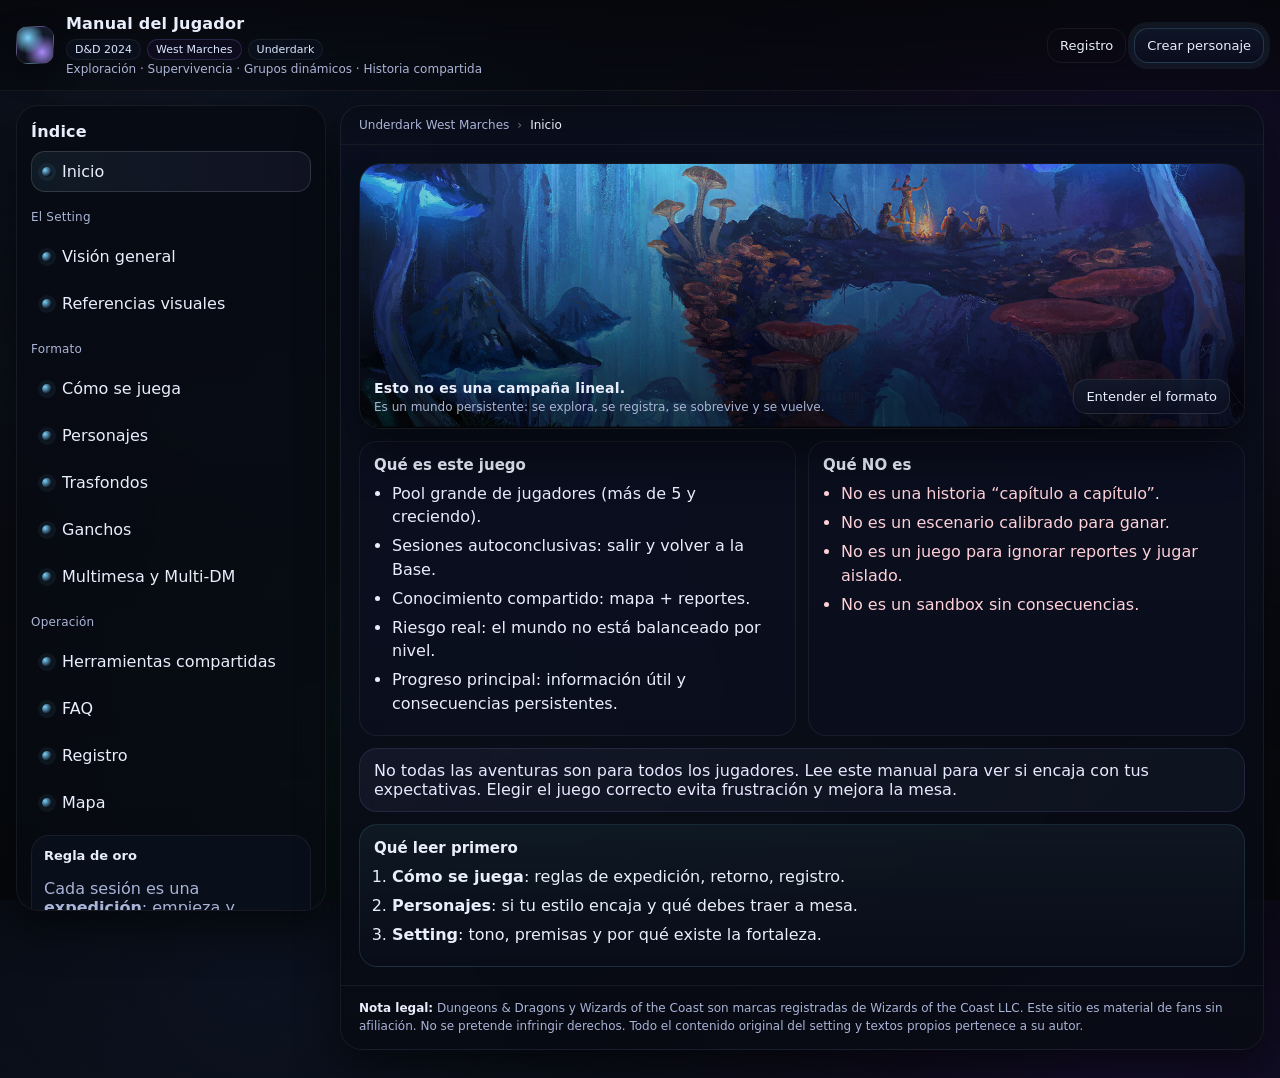
==== commit 6a69f7b1: "Actualización" ====
--- a/index.html
+++ b/index.html
@@ -20,7 +20,7 @@
             <span class="tag tag2">West Marches</span>
             <span class="tag">Underdark</span>
           </div>
-          <p class="subtitle">Exploración · Supervivencia · Grupos dinámicos · Registro compartido</p>
+          <p class="subtitle">Exploración · Supervivencia · Grupos dinámicos · Historia compartida</p>
         </div>
       </div>
 
